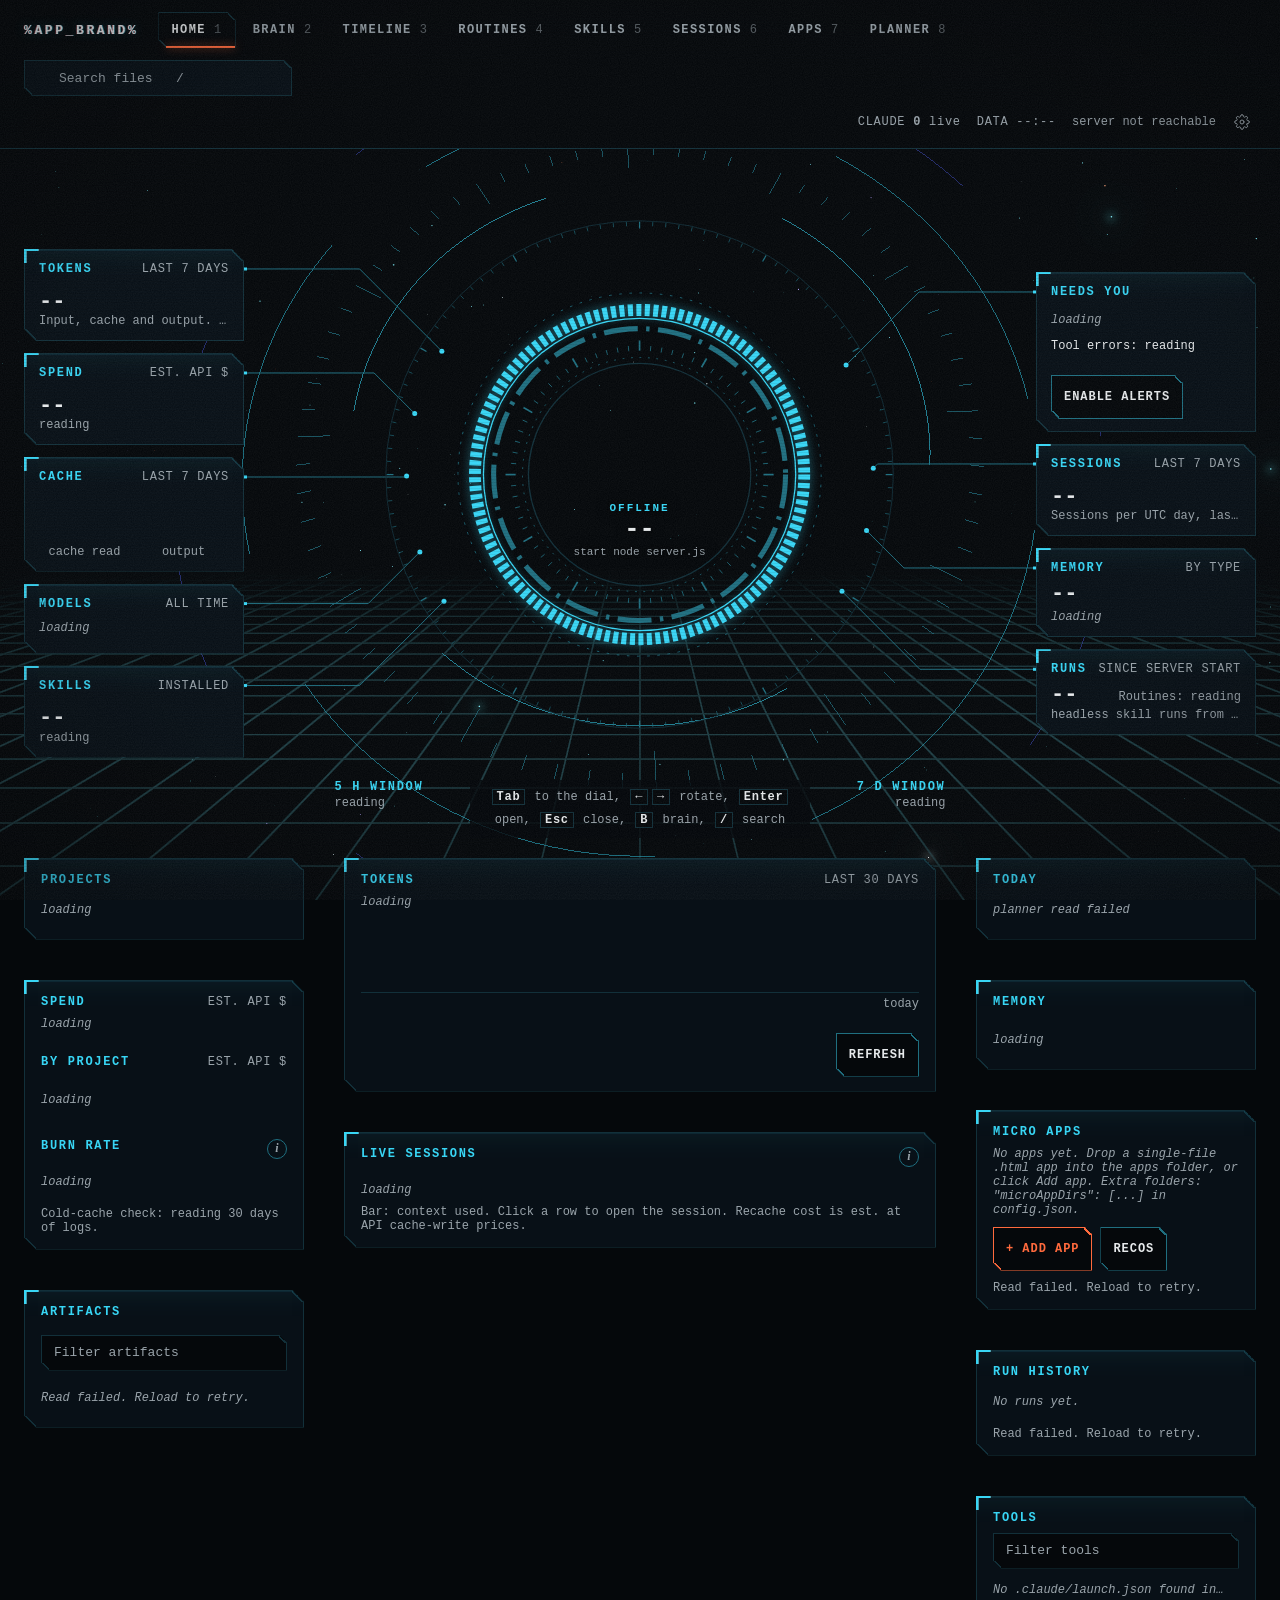
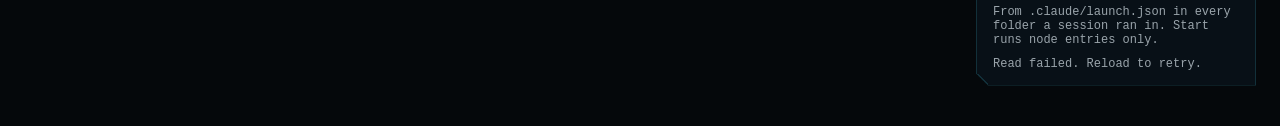
==== public/index.html @ b266b296 "Jarvis OS: local dashboard for Claude Code data Co-Authored-By: Claude Opus 5.5 <noreply@anthropic.c" ====
<!doctype html>
<html lang="en">
<head>
<meta charset="utf-8">
<meta name="viewport" content="width=device-width, initial-scale=1">
<title>%APP_NAME%</title>
<script>
// Display settings (Settings dialog in shell.js): set before CSS loads. Reduced motion also answers the
// prefers-reduced-motion query, so every script that checks it (fx.js, brain.js, the inline script) obeys.
(() => {
  let a = {}
  try { a = JSON.parse(localStorage.getItem('jarvis.a11y')) || {} } catch {}
  const d = document.documentElement.dataset
  for (const k of ['motion', 'contrast', 'font', 'fx', 'cursor', 'view', 'dof', 'sound']) if (a[k]) d[k] = a[k]
  if (a.motion === 'reduce') {
    const mm = matchMedia.bind(window)
    window.matchMedia = q => /prefers-reduced-motion:\s*reduce/.test(q) ? { matches: true, media: q, onchange: null, addEventListener() {}, removeEventListener() {}, addListener() {}, removeListener() {} } : mm(q)
  }
})()
</script>
<link rel="stylesheet" href="type.css">
<link rel="stylesheet" href="parts.css">
<link rel="stylesheet" href="sessions.css">
<link rel="stylesheet" href="live.css">
<link rel="stylesheet" href="shell.css">
<link rel="stylesheet" href="skills.css">
<link rel="stylesheet" href="brain.css">
<link rel="stylesheet" href="rttl.css">
<link rel="stylesheet" href="hub.css">
<link rel="stylesheet" href="git.css">
<style>
:root {
  --bg: #05080b;
  --panel: #081017;
  --line: #12303a;
  --cyan: #38d6f5;
  --cyan-dim: #1f6f80;  /* decoration only */
  --orange: #ff6a3d;    /* pointer, active, selected, run */
  --text: #e6e9eb;
  --muted: #9aa4ab;
  --seg: #0a1820;
  --seg-hover: #10303c;
  --mono: ui-monospace, "Cascadia Mono", Consolas, monospace;
  --hh: 60px;           /* header height, set from JS */
  --ease: cubic-bezier(.65, 0, .35, 1);
}
* { box-sizing: border-box; margin: 0 }
[hidden] { display: none !important }
body { background: var(--bg); color: var(--text); font: 13px/1.5 system-ui, "Segoe UI", sans-serif; min-height: 100vh; overflow-x: hidden }
body.brain { overflow: hidden }
button { font: inherit; color: inherit; cursor: pointer }
:focus-visible { outline: 2px solid var(--cyan); outline-offset: 2px }
.sr { position: absolute; width: 1px; height: 1px; overflow: hidden; clip: rect(0 0 0 0); white-space: nowrap }

/* ---------- header: brand, search, chips (brain only), clock ---------- */
header { display: flex; align-items: center; flex-wrap: wrap; gap: 12px 20px; padding: 12px 24px; border-bottom: 1px solid var(--line); background: var(--bg) }
body.brain header { position: fixed; top: 0; left: 0; right: 0; z-index: 40 }
.brand { font: 600 13px var(--mono); letter-spacing: .2em; color: var(--text); white-space: nowrap }
.brand b { color: var(--orange); font-weight: 600 }
.brand span { color: var(--muted); font-weight: 400 }
.back { display: inline-flex; align-items: center; gap: 8px; height: 36px; padding: 0 12px; background: transparent; border: 1px solid var(--cyan-dim); color: var(--text); font: 600 12px var(--mono); letter-spacing: .12em }
.back:hover { border-color: var(--cyan) }
.search { display: flex; align-items: center; gap: 12px; flex: 0 1 400px; min-width: 0; position: relative }
.search svg { position: absolute; left: 10px; width: 16px; height: 16px; pointer-events: none }
.search input { flex: 1; min-width: 0; height: 36px; padding: 0 12px 0 34px; background: var(--panel); border: 1px solid var(--line); border-radius: 0; color: var(--text); font: 13px var(--mono) }
.search input::placeholder { color: var(--muted) }
.search input:focus-visible { outline-offset: 0; border-color: var(--cyan) }
.gs { position: absolute; top: 40px; left: 0; right: 0; z-index: 30; max-height: 60vh; overflow: auto; margin: 0; padding: 4px 0; list-style: none; background-color: var(--panel); border: 1px solid var(--cyan-dim) }
.gs li { display: grid; grid-template-columns: 64px 1fr; gap: 0 8px; padding: 8px 12px; cursor: pointer; min-height: 44px }
.gs li[aria-selected="true"], .gs li:hover { background-color: var(--bg); box-shadow: inset 2px 0 var(--orange) }
.gs .k { font: 600 11px var(--mono); letter-spacing: .1em; text-transform: uppercase; color: var(--cyan); grid-row: span 2 }
.gs .t { color: var(--text); overflow: hidden; text-overflow: ellipsis; white-space: nowrap }
.gs .s { font: 400 12px var(--mono); color: var(--muted); overflow: hidden; text-overflow: ellipsis; white-space: nowrap }
.qcount { font: 400 12px var(--mono); color: var(--muted); white-space: nowrap; font-variant-numeric: tabular-nums }
.chips { display: none; gap: 8px; flex-wrap: wrap; min-width: 0 }
body.brain .chips { display: flex }
.chip { display: inline-flex; align-items: center; gap: 8px; height: 32px; padding: 0 12px; background: transparent; border: 1px solid var(--line); color: var(--muted); font: 600 11px var(--mono); letter-spacing: var(--trk-cap); text-transform: uppercase; white-space: nowrap }
.chip[aria-pressed="true"] { color: var(--text); border-color: var(--cyan-dim); background-color: var(--panel) }
.chip b { font-weight: 400; color: var(--muted) }
.sw { flex: none; width: 12px; height: 12px; overflow: visible }
.stamp { font: 400 12px var(--mono); color: var(--muted); display: flex; align-items: center; gap: 16px; margin-left: auto }
#sync:empty { display: none }
@media (max-width: 1679px) { #clock { display: none } .search { flex-basis: 280px } }

/* ---------- home: columns + dial ---------- */
main { position: relative; display: grid; grid-template-columns: minmax(220px, 280px) minmax(0, 1fr) minmax(220px, 280px); gap: 40px; padding: 32px 24px; max-width: 1440px; margin: auto; align-items: start }
.more > .col { display: flex; flex-direction: column; gap: 40px; min-width: 0 }
.col { display: grid; gap: 20px; align-content: start; position: relative }
h2 { font: 600 11px var(--mono); letter-spacing: .12em; color: var(--cyan); text-transform: uppercase; margin-bottom: 8px; display: flex; justify-content: space-between; gap: 8px }
h2 span { color: var(--muted); font-weight: 400; letter-spacing: .06em }
.num { font: 600 32px/1.15 var(--mono); color: var(--text); font-variant-numeric: tabular-nums }
.num small { font-size: 12px; font-family: var(--mono); color: var(--muted); font-weight: 400; margin-left: 6px }
.label { font: 400 12px var(--mono); color: var(--muted) }
.ph { font: italic 400 12px var(--mono); color: var(--muted); font-style: italic }
svg.spark { width: 100%; height: 40px; display: block; margin: 8px 0 4px }
.gauges { display: flex; justify-content: space-between; gap: 8px }
ul { list-style: none; padding: 0 }
li.row { display: grid; grid-template-columns: 1fr auto; align-items: baseline; gap: 2px 12px; padding: 8px 0; font-size: 13px; border-top: 1px solid #0e222a }
li.row:first-child { border-top: 0 }
li.row span { overflow: hidden; text-overflow: ellipsis; white-space: nowrap }
li.row b { font: 600 12px var(--mono); color: var(--cyan); font-variant-numeric: tabular-nums }
li.row i { grid-column: 1 / -1; height: 3px; background: #0e222a; position: relative; display: block }
li.row i::after { content: ""; position: absolute; inset: 0 auto 0 0; width: var(--w); background: var(--cyan-dim) }

.center { display: grid; gap: 20px; justify-items: center; position: relative }
.dial { container-type: inline-size; position: relative; width: 100%; max-width: 560px; aspect-ratio: 1 }
.dial > svg { position: absolute; inset: 0; width: 100%; height: 100% }
.spin { transform-box: view-box; transform-origin: 50% 50%; animation: spin 80s linear infinite }
.spin.rev { animation-duration: 120s; animation-direction: reverse }
@keyframes spin { to { transform: rotate(360deg) } }
.glow { filter: drop-shadow(0 0 6px rgba(56, 214, 245, .55)) }
#pointer { transform-box: view-box; transform-origin: 50% 50%; transition: transform .35s cubic-bezier(.2, .8, .2, 1) }
#ring { pointer-events: none }
.seg { cursor: pointer; outline: none; pointer-events: auto }
.seg .shape { fill: var(--seg); stroke: var(--cyan-dim); stroke-width: 1.5; transition: fill .15s }
.seg:hover .shape { fill: var(--seg-hover); stroke: var(--cyan) }
.seg.active .shape { stroke: var(--orange); stroke-width: 2.5 }
.seg:focus-visible .shape { stroke: #ffffff; stroke-width: 4 }
.seg text { font: 600 13px var(--mono); letter-spacing: var(--trk-cap); fill: var(--text); pointer-events: none }
.seg.run text { fill: var(--cyan) }
.seg .mark { fill: var(--cyan); pointer-events: none }

/* the neural core: canvas sits in the dial's inner circle (r 130 of 300) */
#cv { display: block; touch-action: none }
#cv.core { position: absolute; left: 28.333%; top: 28.333%; width: 43.334%; height: 43.334%; border-radius: 50%; pointer-events: none }
#cv.full { position: fixed; inset: 0; width: 100%; height: 100%; z-index: 20; pointer-events: none; cursor: grab }
#cv.full.live { pointer-events: auto }
#coreBtn { position: absolute; left: 28.333%; top: 28.333%; width: 43.334%; height: 43.334%; border-radius: 50%; background: transparent; border: 0; padding: 0; cursor: zoom-in }
.readout { position: absolute; left: 50%; top: 61%; transform: translate(-50%, -50%); width: 36%; text-align: center; pointer-events: none; text-shadow: 0 0 3px var(--bg), 0 0 8px var(--bg), 0 0 14px var(--bg) }
.readout .k { font: 600 11px var(--mono); letter-spacing: .18em; color: var(--cyan); text-transform: uppercase }
.readout .v { font: 600 5cqw/1.1 var(--mono); white-space: nowrap; color: var(--text); font-variant-numeric: tabular-nums; margin: 2px 0 }
.readout .s { font: 400 11px/1.25 var(--mono); color: var(--muted); overflow-wrap: anywhere }
#miniLabel { display: none; position: absolute; left: 50%; top: 50%; transform: translate(-50%, -50%); width: 40%; text-align: center; font: 600 11px/1.2 var(--mono); letter-spacing: .12em; color: var(--text); text-transform: uppercase; overflow-wrap: anywhere; pointer-events: none }
.hint { font: 400 12px var(--mono); color: var(--muted); text-align: center }
.hint kbd { font: 600 12px var(--mono); color: var(--text); border: 1px solid var(--line); padding: 0 4px }

/* mini dial: the same ring, docked in the corner while the brain is open */
.dial.mini { position: fixed; right: 24px; bottom: 24px; width: 200px; z-index: 35; border-radius: 50%; background: radial-gradient(closest-side, rgba(5, 8, 11, .94) 99%, transparent 100%) }
.dial.mini .seg text, .dial.mini .readout, .dial.mini #coreBtn { display: none }
.dial.mini .seg:focus-visible .shape { stroke-width: 9 }
.dial.mini #miniLabel { display: block }

/* detail panel under the dial */
.detail { width: 100%; max-width: 560px }
.detail h3 { font: 600 16px var(--mono); color: var(--text); margin-bottom: 4px; overflow-wrap: anywhere }
.detail p { font: 400 13px/1.5 system-ui, "Segoe UI", sans-serif; color: var(--muted); margin-bottom: 10px }
.detail .stats { display: flex; flex-wrap: wrap; gap: 8px 20px; font: 400 12px var(--mono); color: var(--muted); margin-bottom: 12px }
.detail .stats b { color: var(--text); font-weight: 600 }
.controls { display: flex; flex-wrap: wrap; gap: 12px; align-items: end }
.controls label { display: grid; gap: 4px; font: 600 11px var(--mono); letter-spacing: .12em; text-transform: uppercase; color: var(--muted) }
select:focus-visible, .btn:focus-visible, .back:focus-visible { outline: 2px solid #ffffff; outline-offset: 2px }
.status { font: 400 12px var(--mono); color: var(--muted); margin-top: 10px }
#leaders { position: absolute; inset: 0; width: 100%; height: 100%; pointer-events: none; z-index: 0; overflow: visible }

/* ---------- brain overlay (graph UI) ---------- */
#stageUI { position: fixed; inset: 0; z-index: 30; pointer-events: none; opacity: 0; visibility: hidden; transition: opacity .25s, visibility 0s .25s }
body.brain #stageUI { opacity: 1; visibility: visible; transition: opacity .3s .45s }
#stageUI > * { pointer-events: auto }
#stageUI .panel { padding: 0; background-color: rgba(8, 16, 23, .94) }
#stageUI .panel::before, #stageUI .panel::after { content: ""; position: absolute; width: 14px; height: 14px; border: 2px solid var(--cyan); pointer-events: none }
#stageUI .panel::before { top: -1px; left: -1px; border-right: 0; border-bottom: 0 }
#stageUI .panel::after { bottom: -1px; right: -1px; border-left: 0; border-top: 0 }
.rail { position: absolute; top: calc(var(--hh) + 24px); left: 24px; width: 200px; padding: 12px 16px !important; display: grid; gap: 8px }
.rail div, .rail dd { display: grid; min-width: 0 }
.rail dt { font: 600 11px var(--mono); letter-spacing: .12em; color: var(--muted); text-transform: uppercase }
.rail dd { font: 600 22px/1.3 var(--mono); color: var(--cyan); font-variant-numeric: tabular-nums; overflow: hidden }
.rail .newest { display: block; width: 100%; padding: 0; background: none; border: 0; text-align: left; font: 400 13px/1.4 system-ui, "Segoe UI", sans-serif; color: var(--text); overflow: hidden; text-overflow: ellipsis; white-space: nowrap; text-decoration: underline; text-decoration-color: var(--cyan-dim); text-underline-offset: 3px }
.rail .ago { display: block; font: 400 12px var(--mono); color: var(--muted) }
.zoom { position: absolute; left: 24px; bottom: 24px; display: grid; gap: 4px }
.zoom button { width: 36px; height: 36px; background: var(--panel); border: 1px solid var(--line); color: var(--cyan); font: 600 16px var(--mono) }
.zoom button.fit { font-size: 12px; letter-spacing: 0 }
.zread { position: absolute; left: 72px; bottom: 24px; font: 400 12px var(--mono); color: var(--muted); letter-spacing: 0; pointer-events: none !important; font-variant-numeric: tabular-nums }
.msg { position: absolute; inset: var(--hh) 0 0 0; display: grid; place-items: center; padding: 24px; text-align: center; font: 400 13px var(--mono); color: var(--muted); pointer-events: none !important }
.card { position: absolute; top: calc(var(--hh) + 24px); right: 24px; width: 340px; max-height: calc(100dvh - var(--hh) - 280px); display: flex; flex-direction: column }
.card-scroll { overflow: auto; padding: 16px }
.card-head { display: flex; align-items: center; justify-content: space-between; gap: 12px }
.tag { display: inline-flex; align-items: center; gap: 8px; font: 600 11px var(--mono); letter-spacing: .12em; text-transform: uppercase; color: var(--text) }
.x { width: 32px; height: 32px; display: grid; place-items: center; background: none; border: 1px solid var(--line); color: var(--text); font-size: 16px; line-height: 1 }
.card h2 { display: block; margin: 12px 0; font: 600 16px/1.3 system-ui, "Segoe UI", sans-serif; letter-spacing: 0; text-transform: none; color: var(--text); overflow-wrap: anywhere }
.meta { display: grid; gap: 8px; margin-bottom: 16px }
.meta dt { font: 600 11px var(--mono); letter-spacing: .12em; text-transform: uppercase; color: var(--muted) }
.meta dd { font: 400 13px/1.5 system-ui, "Segoe UI", sans-serif; overflow-wrap: anywhere }
.meta .path { font: 400 12px/1.5 var(--mono); word-break: break-all }
.cbtn { min-height: 40px; width: 100%; padding: 0 16px; background: transparent; color: var(--orange); border: 1px solid var(--orange); font: 600 12px var(--mono); letter-spacing: .12em }
.card h3 { display: flex; justify-content: space-between; margin: 20px 0 8px; font: 600 11px var(--mono); letter-spacing: .12em; text-transform: uppercase; color: var(--cyan) }
.card h3 span { color: var(--muted); font-weight: 400 }
.links button { display: flex; align-items: center; gap: 8px; width: 100%; min-height: 36px; padding: 4px 0; background: none; border: 0; border-top: 1px solid #10242c; text-align: left; font: 400 13px system-ui, "Segoe UI", sans-serif }
.links button:hover { background: #0b1a22 }
.links .lbl { flex: 1; min-width: 0; overflow: hidden; text-overflow: ellipsis; white-space: nowrap }
.links .kind { font: 400 12px var(--mono); color: var(--muted) }
.empty { font: 400 13px/1.5 system-ui, "Segoe UI", sans-serif; color: var(--muted) }
.cacts { display: grid; grid-template-columns: 1fr 1fr; gap: 8px }
.cacts .btn { padding: 0 8px }
.cacts .cbtn { min-height: 44px }
.cstat { margin-top: 8px; font: 400 12px var(--mono); color: var(--muted) }
.cstat:empty { display: none }
.md { margin-top: 12px; padding: 12px; border: 1px solid var(--line); background-color: var(--bg); font: 400 13px/1.5 system-ui, "Segoe UI", sans-serif; overflow-wrap: anywhere }
.md h4 { margin: 12px 0 4px; font: 600 13px var(--mono); color: var(--cyan) }
.md h4:first-child { margin-top: 0 }
.md p, .md li { margin: 4px 0 }
.md ul { margin: 4px 0; padding-left: 18px }
.md pre { margin: 8px 0; padding: 8px; overflow: auto; border: 1px solid var(--line); font: 400 12px/1.5 var(--mono); white-space: pre-wrap }
.md code { font: 400 12px var(--mono) }
.btools select { min-height: 32px; height: 32px; max-width: 200px }

/* ---------- top nav ---------- */
.nav { display: flex; flex-wrap: wrap; gap: 4px }
.nav button { height: 36px; padding: 0 12px; background: transparent; border: 1px solid transparent; color: var(--muted); font: 600 12px var(--mono); letter-spacing: .12em; text-transform: uppercase }
.nav button:hover { color: var(--text); border-color: var(--line) }
.nav button[aria-current="page"] { color: var(--text); border-color: var(--line); box-shadow: inset 0 -2px var(--orange) }

/* ---------- home details row and pages ---------- */
.more, .page { display: grid; grid-template-columns: minmax(220px, 280px) minmax(0, 1fr) minmax(220px, 280px); gap: 40px; padding: 0 24px 40px; max-width: 1440px; margin: auto; align-items: start }
.page { padding-top: 32px }
.page.wide { grid-template-columns: minmax(0, 1fr) minmax(260px, 340px) }
.page.empty { grid-template-columns: minmax(0, 560px); justify-content: center }
li.row small { grid-column: 1 / -1; font: 400 12px var(--mono); color: var(--muted); overflow: hidden; text-overflow: ellipsis; white-space: nowrap }
li.row .sw { display: inline-block; margin-right: 8px; vertical-align: -1px }
/* meta line starts under the title text, not under the type marker */
li.row:has(> span > .sw) small { padding-left: 20px }
/* even 2-column filter grid; the count sits at the right edge of each chip */
#memTypes { display: grid; grid-template-columns: repeat(2, minmax(0, 1fr)); gap: 6px }
#memTypes .chip { gap: 6px; padding: 0 8px; min-width: 0 }
#memTypes .chip b { margin-left: auto }
li.row a { color: var(--text); text-decoration-color: var(--cyan-dim); text-underline-offset: 3px }
li.row b.st-done { color: var(--text) }
li.row b.st-failed { color: var(--orange) }
.scroll { max-height: 320px; overflow: auto }
.kpis .num { font-size: 22px }
.kpis { display: flex; flex-wrap: wrap; gap: 8px 32px; margin-bottom: 12px }
.bars { display: flex; align-items: end; gap: 2px; height: 72px; border-bottom: 1px solid var(--line) }
.bars i { flex: 1; min-height: 2px; background: var(--cyan-dim) }
.bars i.today { background: var(--cyan) }
.axis { display: flex; justify-content: space-between; font: 400 12px var(--mono); color: var(--muted); margin: 4px 0 12px }
.opts { display: flex; flex-wrap: wrap; gap: 8px; margin-bottom: 8px }
.foot { display: flex; flex-wrap: wrap; justify-content: space-between; align-items: center; gap: 12px; margin-top: 10px }
.field { height: 36px; padding: 0 12px; background: var(--bg); border: 1px solid var(--line); border-radius: 0; color: var(--text); font: 400 13px var(--mono); flex: 1; min-width: 0 }
.field::placeholder { color: var(--muted) }
.field:focus-visible { outline-offset: 0; border-color: var(--cyan) }
.deckbar { display: flex; gap: 12px; align-items: center }
.deck { display: grid; grid-template-columns: repeat(auto-fill, minmax(240px, 1fr)); grid-auto-flow: dense; gap: 8px; margin-top: 12px }
.sk { display: grid; grid-template-columns: minmax(0, 1fr) auto; gap: 4px 8px; align-items: center; padding: 8px 12px; border: 1px solid var(--line); background: var(--bg) }
.sk.open { border-color: var(--cyan-dim) }
.sk .nm { font: 600 13px var(--mono); overflow: hidden; text-overflow: ellipsis; white-space: nowrap }
.sk .mt { grid-column: 1 / -1; font: 400 12px var(--mono); color: var(--muted) }
.sk .acts { display: flex; gap: 4px }
.ib { width: 36px; height: 36px; display: grid; place-items: center; background: transparent; border: 1px solid var(--line); color: var(--cyan) }
.ib:hover { border-color: var(--cyan) }
.ib svg { width: 12px; height: 12px }
.cfg { grid-column: 1 / -1; display: grid; gap: 12px; padding: 12px 16px; border: 1px solid var(--cyan-dim); background: var(--panel) }
.lbl { display: block; font: 600 11px var(--mono); letter-spacing: .12em; text-transform: uppercase; color: var(--muted); margin-bottom: 6px }
textarea { display: block; width: 100%; min-height: 72px; padding: 8px 12px; background: var(--bg); border: 1px solid var(--line); border-radius: 0; color: var(--text); font: 400 13px var(--mono); resize: vertical }
textarea:focus-visible { outline-offset: 0; border-color: var(--cyan) }
.span { grid-column: 1 / -1; min-width: 0 }
.scroll.tall { max-height: 640px }
h2.sub { margin-top: 24px }
.report { margin-top: 12px; border-top: 1px solid var(--line) }
.report pre { max-height: 420px; overflow: auto; margin: 8px 0 0; padding: 8px 12px; background: var(--bg); border: 1px solid var(--line); font: 400 12px/1.5 var(--mono); white-space: pre-wrap; overflow-wrap: anywhere }
.heat { display: grid; grid-template-columns: 88px repeat(30, minmax(24px, 1fr)); gap: 2px; overflow-x: auto; font: 400 12px var(--mono); color: var(--muted) }
.heat span { align-self: center; white-space: nowrap }
.heat .d { text-align: center }
.heat button { height: 28px; min-width: 24px; padding: 0; border: 1px solid transparent; background: #0e222a; color: transparent }
.heat button.on { background: rgb(56 214 245 / var(--a)) }
.heat button[aria-pressed="true"] { border-color: var(--orange) }
.heat button:hover { border-color: var(--cyan) }

/* ---------- chamfer: cut top-right and bottom-left; the two gradients draw the cut edge in --b ---------- */
.panel, .sk, .cfg, .report pre { --cut: 12px }
.btn, select, .chip, .back, .ib, .cbtn, .zoom button, .x, .nav button, .field, .search input, textarea { --cut: 8px }
:is(.panel, .sk, .cfg, .report pre, .btn, select, .chip, .back, .ib, .cbtn, .zoom button, .x, .nav button, .field, .search input, textarea) {
  clip-path: polygon(0 0, calc(100% - var(--cut)) 0, 100% var(--cut), 100% 100%, var(--cut) 100%, 0 calc(100% - var(--cut)));
  background-image:
    linear-gradient(45deg, transparent calc(50% - 1.5px), var(--b, var(--line)) calc(50% - 1.5px) 50%, transparent 50%),
    linear-gradient(225deg, transparent calc(50% - 1.5px), var(--b, var(--line)) calc(50% - 1.5px) 50%, transparent 50%);
  background-size: var(--cut) var(--cut);
  background-position: top right, bottom left;
  background-repeat: no-repeat;
  background-origin: border-box;
}
.chip[aria-pressed="true"], .sk.open, .cfg, .btn, select, .back { --b: var(--cyan-dim) }
.btn.go, .cbtn { --b: var(--orange) }
.nav button { --b: transparent }
.nav button:hover, .nav button[aria-current="page"] { --b: var(--line) }
:is(.btn, select, .back, .ib):hover, :is(.field, .search input, textarea):focus-visible { --b: var(--cyan) }
/* clip-path also clips outlines, so focus rings sit inside the shape */
:is(.btn, select, .chip, .back, .ib, .cbtn, .zoom button, .x, .nav button, .field, .search input, textarea):focus-visible { outline-offset: -4px }
/* select: custom cyan chevron 12px from the right; restates the two chamfer gradients */
select:not([multiple]) { appearance: none; padding-right: 32px;
  background-image:
    linear-gradient(45deg, transparent calc(50% - 1.5px), var(--b, var(--line)) calc(50% - 1.5px) 50%, transparent 50%),
    linear-gradient(225deg, transparent calc(50% - 1.5px), var(--b, var(--line)) calc(50% - 1.5px) 50%, transparent 50%),
    url("data:image/svg+xml,%3Csvg xmlns='http://www.w3.org/2000/svg' viewBox='0 0 10 6'%3E%3Cpath d='M1 1l4 4 4-4' fill='none' stroke='%2338d6f5' stroke-width='1.5'/%3E%3C/svg%3E");
  background-size: var(--cut) var(--cut), var(--cut) var(--cut), 10px 6px;
  background-position: top right, bottom left, right 12px center;
  background-repeat: no-repeat }

/* ---------- scroll handle: tapered caps, thin stem, centre notch; no track ---------- */
::-webkit-scrollbar { width: 10px; height: 10px }
::-webkit-scrollbar-track, ::-webkit-scrollbar-corner { background: transparent }
::-webkit-scrollbar-thumb {
  background:
    url("data:image/svg+xml,%3Csvg xmlns='http://www.w3.org/2000/svg' width='8' height='6'%3E%3Cpath d='M0 0H8V2L6 6H2L0 2Z' fill='%2338d6f5'/%3E%3C/svg%3E") center top / 8px 6px no-repeat,
    url("data:image/svg+xml,%3Csvg xmlns='http://www.w3.org/2000/svg' width='8' height='6'%3E%3Cpath d='M2 0H6L8 4V6H0V4Z' fill='%2338d6f5'/%3E%3C/svg%3E") center bottom / 8px 6px no-repeat,
    linear-gradient(var(--cyan) 0 0) center / 8px 2px no-repeat,
    linear-gradient(var(--tb, var(--cyan-dim)) 0 0) center / 4px calc(100% - 8px) no-repeat;
}
::-webkit-scrollbar-thumb:horizontal {
  background:
    url("data:image/svg+xml,%3Csvg xmlns='http://www.w3.org/2000/svg' width='6' height='8'%3E%3Cpath d='M0 0H2L6 2V6L2 8H0Z' fill='%2338d6f5'/%3E%3C/svg%3E") left center / 6px 8px no-repeat,
    url("data:image/svg+xml,%3Csvg xmlns='http://www.w3.org/2000/svg' width='6' height='8'%3E%3Cpath d='M0 2L4 0H6V8H4L0 6Z' fill='%2338d6f5'/%3E%3C/svg%3E") right center / 6px 8px no-repeat,
    linear-gradient(var(--cyan) 0 0) center / 2px 8px no-repeat,
    linear-gradient(var(--tb, var(--cyan-dim)) 0 0) center / calc(100% - 8px) 4px no-repeat;
}
::-webkit-scrollbar-thumb:hover { --tb: var(--cyan) }
@supports not selector(::-webkit-scrollbar) { * { scrollbar-width: thin; scrollbar-color: var(--cyan-dim) transparent } }

@media (prefers-reduced-motion: reduce) {
  .spin { animation: none }
  #pointer, .seg .shape, #stageUI, body.brain #stageUI { transition: none }
}
@media (max-width: 960px) {
  main { grid-template-columns: 1fr; padding: 16px; gap: 16px }
  .center { order: -1 }
  #leaders, .hint { display: none }
  header { padding: 12px 16px }
  .more, .page, .page.wide { grid-template-columns: 1fr; padding: 0 16px 24px; gap: 16px }
  .more > .col { gap: 16px }
  .page { padding-top: 16px }
}
@media (max-width: 700px) {
  header { gap: 12px }
  .search { flex: 1 1 100%; order: 2 }
  .search input, .back { height: 44px }
  .chips { order: 4; flex: 1 1 100% }
  .chip, .btools select { height: 44px }
  .nav { order: 3; flex: 1 1 100%; display: grid; grid-template-columns: repeat(3, 1fr) }
  .nav button, .field { height: 44px }
  body.brain .nav { display: none }
  .ib { width: 44px; height: 44px }
  .heat { grid-template-columns: 72px repeat(30, 44px) }
  .heat button { height: 44px }
  .dial.mini { display: none }
  .rail { top: calc(var(--hh) + 12px); left: 12px; right: 12px; width: auto; padding: 8px 12px !important; grid-template-columns: auto auto auto minmax(0, 1fr); gap: 16px }
  .rail dd { font-size: 16px }
  .rail .ago { display: none }
  .zoom { left: 12px; bottom: 12px }
  .zoom button { width: 44px; height: 44px }
  .zread { left: 68px; bottom: 12px }
  .card { top: auto; left: 8px; right: 8px; bottom: 8px; width: auto; max-height: 40% }
  body.brain .stamp { display: none }
  .x { width: 44px; height: 44px }
  .cbtn, .links button { min-height: 44px }
  li.row a { display: inline-block; line-height: 44px }
  .rail .newest { line-height: 44px }
}
</style>
<link rel="stylesheet" href="hud.css">
<link rel="stylesheet" href="fx.css">
<link rel="stylesheet" href="next.css">
<link rel="stylesheet" href="planner.css">
<link rel="stylesheet" href="a11y.css">
<link rel="stylesheet" href="depth.css">
<script type="importmap">{ "imports": { "three": "./vendor/three/three.module.js", "three/addons/": "./vendor/three/addons/" } }</script>
</head>
<body>
<header id="hdr">
  <button class="back" id="back" type="button" hidden aria-label="Back to the dial">&larr; BACK</button>
  <div class="brand">%APP_BRAND%<span id="crumb" hidden> / BRAIN</span></div>
  <nav class="nav" id="nav" aria-label="Pages">
    <button type="button" data-go="Home" data-k="1" aria-current="page">Home</button>
    <button type="button" data-go="Brain" data-k="2">Brain</button>
    <button type="button" data-go="Timeline" data-k="3">Timeline</button>
    <button type="button" data-go="Routines" data-k="4">Routines</button>
    <button type="button" data-go="Skills" data-k="5">Skills</button>
    <button type="button" data-go="Sessions" data-k="6">Sessions</button>
    <button type="button" data-go="Apps" data-k="7">Apps</button>
    <button type="button" data-go="Planner" data-k="8">Planner</button>
  </nav>
  <div class="search">
    <svg viewBox="0 0 16 16" aria-hidden="true"><circle cx="7" cy="7" r="5" fill="none" stroke="#38d6f5" stroke-width="1.5"/><path d="M11 11l3.5 3.5" stroke="#38d6f5" stroke-width="1.5"/></svg>
    <label class="sr" for="q">Search files</label>
    <input id="q" type="search" placeholder="Search files   /" autocomplete="off" spellcheck="false" role="combobox" aria-expanded="false" aria-controls="gs" aria-autocomplete="list">
    <ul class="gs" id="gs" role="listbox" aria-label="Search results" hidden></ul>
    <span class="qcount" id="qcount" aria-live="polite"></span>
  </div>
  <div class="chips" id="chips" role="group" aria-label="Show file types"></div>
  <div class="chips btools" role="group" aria-label="Map tools">
    <div class="bseg" id="bLayout" role="group" aria-label="Layout">
      <button class="chip" type="button" data-lay="force" aria-pressed="true">Force</button>
      <button class="chip" type="button" data-lay="circle" aria-pressed="false">Circle</button>
      <button class="chip" type="button" data-lay="hex" aria-pressed="false">Hex</button>
      <button class="chip" type="button" data-lay="rings" aria-pressed="false">Rings</button>
      <button class="chip" type="button" data-lay="sphere" aria-pressed="false">Sphere</button>
    </div>
    <label class="sr" for="bFolder">Top folder</label>
    <select id="bFolder"><option value="">All folders</option></select>
    <button class="chip" id="bMotion" type="button" aria-pressed="true">Motion <b>on</b></button>
    <button class="chip" id="bRefresh" type="button">Refresh</button>
    <button class="chip" id="bAnim" type="button" aria-pressed="false">Animate</button>
    <label class="bspeed" title="Files per second"><span>Speed</span><input type="range" id="bSpeed" min="5" max="120" step="5" value="30" aria-label="Animation speed, files per second"></label>
    <output class="banimat" id="bAnimAt" aria-live="off"></output>
  </div>
  <div class="stamp"><button type="button" class="hl" id="hdrLive" title="Claude sessions active in the last 10 minutes">CLAUDE <b>0</b> live</button><button type="button" class="hl" id="dstamp" title="Reload data from disk">DATA --:--</button><button type="button" class="hl" id="setupChip" hidden></button><span id="sync">loading</span><span id="clock">--:--</span><button type="button" class="hl cog" id="a11yBtn" title="Display and accessibility settings" aria-label="Settings"><svg viewBox="0 0 24 24" aria-hidden="true"><circle cx="12" cy="12" r="3"/><path d="M19.4 15a1.65 1.65 0 0 0 .33 1.82l.06.06a2 2 0 0 1 0 2.83 2 2 0 0 1-2.83 0l-.06-.06a1.65 1.65 0 0 0-1.82-.33 1.65 1.65 0 0 0-1 1.51V21a2 2 0 0 1-2 2 2 2 0 0 1-2-2v-.09A1.65 1.65 0 0 0 9 19.4a1.65 1.65 0 0 0-1.82.33l-.06.06a2 2 0 0 1-2.83 0 2 2 0 0 1 0-2.83l.06-.06a1.65 1.65 0 0 0 .33-1.82 1.65 1.65 0 0 0-1.51-1H3a2 2 0 0 1-2-2 2 2 0 0 1 2-2h.09A1.65 1.65 0 0 0 4.6 9a1.65 1.65 0 0 0-.33-1.82l-.06-.06a2 2 0 0 1 0-2.83 2 2 0 0 1 2.83 0l.06.06a1.65 1.65 0 0 0 1.82.33H9a1.65 1.65 0 0 0 1-1.51V3a2 2 0 0 1 2-2 2 2 0 0 1 2 2v.09a1.65 1.65 0 0 0 1 1.51 1.65 1.65 0 0 0 1.82-.33l.06-.06a2 2 0 0 1 2.83 0 2 2 0 0 1 0 2.83l-.06.06a1.65 1.65 0 0 0-.33 1.82V9a1.65 1.65 0 0 0 1.51 1H21a2 2 0 0 1 2 2 2 2 0 0 1-2 2h-.09a1.65 1.65 0 0 0-1.51 1z"/></svg></button></div>
</header>

<main id="main">
  <svg id="leaders" aria-hidden="true"></svg>

  <div class="col" id="left">
    <section class="panel w" data-leader data-go="#Sessions?days=7">
      <h2>Tokens <span>last 7 days</span></h2>
      <div class="wrow"><div class="num" id="tok7">--</div><svg class="spark" id="sparkTok" viewBox="0 0 200 40" preserveAspectRatio="none" aria-hidden="true"></svg></div>
      <div class="label">Input, cache and output. Line: 14 UTC days.</div>
    </section>
    <section class="panel w" data-leader data-go="#Sessions?days=7">
      <h2>Spend <span>est. API $</span></h2>
      <div class="wrow"><div class="num" id="hSpend">--</div><svg class="spark s-teal" id="hSpendSpark" viewBox="0 0 200 40" preserveAspectRatio="none" aria-hidden="true"></svg></div>
      <div class="label" id="hSpendSub">reading</div>
    </section>
    <section class="panel w" data-leader>
      <h2>Cache <span>last 7 days</span></h2>
      <div class="gauges">
        <div class="gauge"><svg viewBox="0 0 120 72" id="gCache" role="img" aria-label="cache read share"></svg><div class="label">cache read</div></div>
        <div class="gauge"><svg viewBox="0 0 120 72" id="gOut" role="img" aria-label="output share"></svg><div class="label">output</div></div>
      </div>
    </section>
    <section class="panel w" data-leader>
      <h2>Models <span>all time</span></h2>
      <ul id="models"><li class="row"><span class="ph">loading</span></li></ul>
    </section>
    <section class="panel w" data-leader data-go="#Skills">
      <h2>Skills <span>installed</span></h2>
      <div class="wrow"><div class="num" id="hSkills">--</div><svg class="spark s-violet" id="hSkillsSpark" viewBox="0 0 200 40" preserveAspectRatio="none" aria-hidden="true"></svg></div>
      <div class="label" id="hSkillsSub">reading</div>
    </section>
  </div>

  <div class="center">
    <div class="dial" id="dial">
      <svg viewBox="-60 -60 720 720" id="hudRing" aria-hidden="true">
        <g id="hHours"></g>
        <g id="hGauges"></g>
      </svg>
      <svg viewBox="0 0 600 600" aria-hidden="true">
        <circle cx="300" cy="300" r="299" fill="none" stroke="var(--line)" stroke-width="1"/>
        <g id="hTicks" class="spin" style="animation-duration: 150s" stroke="var(--cyan-dim)"></g>
        <g id="pointer"><path id="pointerArc" fill="none" stroke="var(--orange)" stroke-width="4"/></g>
        <g class="spin rev">
          <circle cx="300" cy="300" r="214" fill="none" stroke="var(--cyan-dim)" stroke-width="1" stroke-dasharray="3 9"/>
        </g>
        <g class="spin glow">
          <circle cx="300" cy="300" r="194" fill="none" stroke="var(--cyan)" stroke-width="14" stroke-dasharray="6 4"/>
        </g>
        <circle cx="300" cy="300" r="184" fill="none" stroke="var(--cyan)" stroke-width="1.5"/>
        <g class="spin rev">
          <circle cx="300" cy="300" r="172" fill="none" stroke="var(--cyan-dim)" stroke-width="6" stroke-dasharray="40 10 4 10"/>
        </g>
        <g id="ticks" stroke="var(--cyan-dim)"></g>
        <g class="spin">
          <circle cx="300" cy="300" r="138" fill="none" stroke="var(--cyan-dim)" stroke-width="1" stroke-dasharray="2 8"/>
        </g>
        <circle cx="300" cy="300" r="131" fill="none" stroke="var(--line)" stroke-width="1.5"/>
      </svg>
      <canvas id="cv" class="core" role="img" aria-label="Force graph of Claude files and their links. Use search to find and open a file."></canvas>
      <button id="coreBtn" type="button" tabindex="-1" aria-label="Open brain map" title="Open brain map (B)"></button>
      <svg viewBox="0 0 600 600" id="ring" role="toolbar" aria-label="Radial menu: views and quick-run skills. Arrow keys move, Enter opens." aria-orientation="horizontal"></svg>
      <div class="readout" aria-live="polite">
        <div class="k" id="rk">Tokens today</div>
        <div class="v" id="rv">--</div>
        <div class="s" id="rs">UTC day, all sessions</div>
      </div>
      <div id="miniLabel" aria-hidden="true">Brain</div>
    </div>
    <div class="greads">
      <div class="gread" id="g5"><b>5 h window</b><span>reading</span></div>
      <p class="hint" id="hint"><kbd>Tab</kbd> to the dial, <kbd>&larr;</kbd><kbd>&rarr;</kbd> rotate, <kbd>Enter</kbd> open, <kbd>Esc</kbd> close, <kbd>B</kbd> brain, <kbd>/</kbd> search</p>
      <div class="gread r" id="g7"><b>7 d window</b><span>reading</span></div>
    </div>

  </div>

  <div class="col" id="right">
    <section class="panel w" id="needs" data-leader>
      <h2>Needs you <span id="needN" aria-live="polite"></span></h2>
      <ul id="needList"><li class="row"><span class="ph">loading</span></li></ul>
      <div class="foot">
        <button type="button" class="errrow" id="errRow"><span>Tool errors: reading</span></button>
        <span class="status" id="alertSt" aria-live="polite"></span>
        <button class="btn" id="alertBtn" type="button" aria-pressed="false">Enable alerts</button>
      </div>
    </section>
    <section class="panel w" data-leader data-go="#Sessions?days=7">
      <h2>Sessions <span id="hLive">last 7 days</span></h2>
      <div class="wrow"><div class="num" id="ses7">--</div><svg class="spark" id="sparkSes" viewBox="0 0 200 40" preserveAspectRatio="none" aria-hidden="true"></svg></div>
      <div class="label">Sessions per UTC day, last 14 days.</div>
    </section>
    <section class="panel detail" id="detail" hidden aria-labelledby="dTitle">
      <h2><span id="dKind">view</span><span id="dSrc"></span></h2>
      <h3 id="dTitle"></h3>
      <p id="dBody"></p>
      <div class="stats" id="dStats"></div>
      <div class="controls" id="dControls" hidden>
        <label>Model <select id="dModel"></select></label>
        <label>Effort <select id="dEffort"></select></label>
        <label>Mode <select id="dMode"><option value="">config default</option><option>plan</option><option>acceptEdits</option></select></label>
        <button class="btn go" id="dRun" type="button">Run skill</button>
        <button class="btn" id="dClose" type="button">Close</button>
      </div>
      <div class="status" id="dStatus" aria-live="polite"></div>
    </section>
    <section class="panel w" data-leader data-go="#Brain">
      <h2>Memory <span>by type</span></h2>
      <div class="num" id="memCount">--</div>
      <ul id="memory"><li class="row"><span class="ph">loading</span></li></ul>
    </section>
    <section class="panel w" data-leader data-go="#Skills">
      <h2>Runs <span>since server start</span></h2>
      <div class="wrow"><div class="num" id="runCount">--</div><p class="label" id="rtLine">Routines: reading</p></div>
      <div class="label" id="runLast">headless skill runs from this dashboard</div>
      <ul class="rtmini" id="rtMini" aria-label="Next routines"></ul>
    </section>
  </div>
</main>

<section class="more" id="homeMore" aria-label="Details">
  <div class="col">
    <section class="panel">
      <h2>Projects <span id="projCount"></span></h2>
      <ul class="scroll" id="projects"><li class="row"><span class="ph">loading</span></li></ul>
    </section>
    <section class="panel">
      <h2>Spend <span>est. API $</span></h2>
      <div class="kpis" id="spend"><span class="ph">loading</span></div>
      <p class="label" id="limits"></p>
      <h2 class="sub">By project <span>est. API $</span></h2>
      <div class="opts" id="spTabs" role="group" aria-label="Spend window"></div>
      <ul id="spProj"><li class="row"><span class="ph">loading</span></li></ul>
      <h2 class="sub">Burn rate <span class="tipw"><button type="button" class="info" aria-label="How burn rate is computed" aria-describedby="tipBurn">i</button><span class="tip" role="tooltip" id="tipBurn">Pace: all tokens (input, output, cache write, cache read) of the last 30 min, per minute. 5 h reset is when the oldest tokens leave; 7 d checks the next 7 days. Limit time is linear, est.</span></span></h2>
      <ul id="burn"><li class="row"><span class="ph">loading</span></li></ul>
      <p class="label teach" id="burnTeach"></p>
      <p class="status" id="cold">Cold-cache check: reading 30 days of logs.</p>
    </section>
    <section class="panel">
      <h2>Artifacts <span id="artN"></span></h2>
      <div class="hub-chips" id="artChips"></div>
      <input class="field hub-q" id="artQ" type="search" placeholder="Filter artifacts" aria-label="Filter artifacts" autocomplete="off">
      <p class="label" id="artStat"></p>
      <ul class="scroll" id="arts"><li class="row"><span class="ph">loading</span></li></ul>
    </section>
  </div>
  <div class="col">
    <section class="panel">
      <h2>Tokens <span>last 30 days</span></h2>
      <div class="kpis" id="kpis"><span class="ph">loading</span></div>
      <div class="bars" id="bars" role="img" aria-label="Tokens per UTC day, last 30 days"></div>
      <div class="axis"><span id="ax0"></span><span>today</span></div>
      <div class="opts" id="tabs" role="group" aria-label="Rank by"></div>
      <ul id="rank"></ul>
      <div class="foot"><span class="label" id="rankNote"></span><button class="btn" id="refresh" type="button">Refresh</button></div>
    </section>
    <section class="panel">
      <h2>Live sessions <span><span id="liveN"></span> <span class="tipw"><button type="button" class="info" aria-label="How context and cache are computed" aria-describedby="tipLive">i</button><span class="tip" role="tooltip" id="tipLive">Context: last turn input + cache read + cache write, vs 200K (1M for [1m] models or past 200K). Cache time left uses the TTL of the last cache write (1 h or 5 min).</span></span></span></h2>
      <ul class="scroll" id="live"><li class="row"><span class="ph">loading</span></li></ul>
      <p class="label">Bar: context used. Click a row to open the session. Recache cost is est. at API cache-write prices.</p>
    </section>
  </div>
  <div class="col">
    <section class="panel" id="plToday" data-go="#Planner">
      <h2>Today <span id="plTodayN"></span></h2>
      <ul id="plTodayList"><li class="row"><span class="ph">loading</span></li></ul>
    </section>
    <section class="panel">
      <h2>Memory <span id="memN"></span></h2>
      <div class="opts" id="memTypes" role="group" aria-label="Filter memory by type"></div>
      <ul class="scroll" id="memList"><li class="row"><span class="ph">loading</span></li></ul>
    </section>
    <section class="panel" id="hubApps"><h2>Micro apps</h2><p class="ph">loading</p></section>
    <section class="panel" id="hubTools">
      <h2>Tools <span class="tools-n"></span></h2>
      <input class="field hub-q tools-q" type="search" placeholder="Filter tools" aria-label="Filter tools" autocomplete="off">
      <ul class="scroll tools-list"><li class="row"><span class="ph">loading</span></li></ul>
      <p class="label">From .claude/launch.json in every folder a session ran in. Start runs node entries only.</p>
      <p class="status tools-stat" role="status"></p>
    </section>
  </div>
</section>

<section class="page wide" data-page="Skills" aria-label="Skills" hidden>
  <section class="panel">
    <h2>Skills <span id="skCount"></span></h2>
    <div class="deckbar">
      <label class="sr" for="skq">Filter skills</label>
      <input class="field" id="skq" type="search" placeholder="Filter skills" autocomplete="off" spellcheck="false">
      <span class="chip" id="pmode" title="Headless runs use this permission mode (config.json)"></span>
      <span class="chip" id="skShared" title="What most skills use. A row shows a tag only when it differs."></span>
    </div>
    <p class="hnt">Press the play icon to run a skill, the sliders icon for model, effort and mode. The number is its run count.</p>
    <p class="status" id="deckStatus" aria-live="polite"></p>
    <div class="deck" id="deck"></div>
  </section>
  <section class="panel">
    <h2>Runs <span id="runsN"></span></h2>
    <ul id="runs"><li class="row"><span class="ph">loading</span></li></ul>
    <div class="report" id="report" hidden>
      <div class="foot"><span class="label" id="repMeta"></span><button class="btn" id="repClose" type="button">Close</button></div>
      <pre id="repBody"></pre>
    </div>
    <h2 class="sub">Add a skill</h2>
    <label class="lbl" for="addSk">What the skill does</label>
    <textarea id="addSk" placeholder="Runs skill-creator in the background with this text"></textarea>
    <div class="foot"><span class="status" id="addStatus" aria-live="polite"></span><button class="btn go" id="addGo" type="button">Add skill</button></div>
  </section>
  <section class="panel span" id="skStats"><h2>Skill stats</h2><p class="ph">loading</p></section>
  <section class="panel span" id="skNotes"><h2>Fix notes</h2><p class="ph">loading</p></section>
</section>
<section class="page" data-page="Timeline" aria-label="Timeline" hidden>
  <section class="panel span">
    <h2>Timeline <span id="tlSub">files Claude edited, last 30 days</span></h2>
    <div id="tlBar" role="group" aria-label="Range"></div>
    <div class="heat" id="heat"><span class="ph">loading (the first build reads all logs, about 15 s)</span></div>
    <p class="hnt" id="heatSel" aria-live="polite">Pick a cell to see its files.</p>
    <ul class="scroll" id="heatList"></ul>
  </section>
</section>
<section class="page wide" data-page="Routines" aria-label="Routines" hidden>
  <section class="panel span">
    <h2>Week <span>MON to SUN, by start time</span></h2>
    <div id="rtCal"><span class="ph">loading</span></div>
  </section>
  <section class="panel">
    <h2>Routines <span id="rtN"></span></h2>
    <div class="kpis" id="rtKpis"><span class="ph">loading</span></div>
    <ul id="rtList"></ul>
  </section>
  <section class="panel">
    <h2>Sources <span>where routines are read from</span></h2>
    <ul id="rtSrc"></ul>
  </section>
</section>
<section class="page wide" data-page="Sessions" aria-label="Sessions" hidden>
  <div id="sessRoot"><p class="ph">loading</p></div>
</section>
<section class="page wide" data-page="Planner" aria-label="Planner" hidden>
  <section class="panel">
    <h2>To do <span id="plTodoN"></span></h2>
    <form class="pl-add" id="plTodoForm"><label class="sr" for="plTodoIn">New task</label><input class="field" id="plTodoIn" maxlength="300" placeholder="Add a task" autocomplete="off"><button class="btn" type="submit">Add</button></form>
    <ul class="pl-todos" id="plTodos"><li class="row"><span class="ph">loading</span></li></ul>
    <div class="foot"><button class="btn" id="plClear" type="button">Clear done</button><span class="status" id="plStat" role="status"></span></div>
  </section>
  <section class="panel pl-sched">
    <h2>Schedule <span>next 14 days</span></h2>
    <ul class="scroll tall" id="plEvents"><li class="row"><span class="ph">loading</span></li></ul>
    <h2 class="sub">Add event</h2>
    <form class="pl-ev" id="plEvForm">
      <label class="sr" for="plEvT">Event title</label><input class="field" id="plEvT" maxlength="300" placeholder="Title" required autocomplete="off">
      <label class="sr" for="plEvD">Date</label><input class="field" id="plEvD" type="date" required>
      <label class="sr" for="plEvH">Time, optional</label><input class="field" id="plEvH" type="time">
      <button class="btn" type="submit">Add event</button>
    </form>
    <h2 class="sub">Calendar feed <span id="plCalSt">not connected</span></h2>
    <form class="pl-add" id="plCalForm"><label class="sr" for="plCalIn">Calendar iCal address</label><input class="field" id="plCalIn" placeholder="https://... .ics or webcal://..." autocomplete="off" spellcheck="false"><button class="btn" type="submit" id="plCalBtn">Connect</button></form>
    <details class="teach"><summary>How to connect Google Calendar</summary><p>Google Calendar on the web: Settings, then your calendar, then Integrate calendar. Copy "Secret address in iCal format" and paste it here. The feed is read only. The address stays on this PC in data/planner.json. Outlook and Apple Calendar also give an iCal address.</p></details>
  </section>
  <section class="panel">
    <h2>Notes <span>saved as you type</span></h2>
    <label class="sr" for="plNotes">Notes</label>
    <textarea id="plNotes" class="pl-notes" maxlength="50000" placeholder="Quick notes"></textarea>
  </section>
</section>
<section class="page wide" data-page="Apps" aria-label="Apps" hidden>
  <section class="panel">
    <h2>Apps <span id="apN"></span></h2>
    <ul class="scroll tall" id="apList"><li class="row"><span class="ph">loading</span></li></ul>
    <details class="teach"><summary>How these numbers are counted</summary><p>Calls from session logs. Errors: failed tool calls in 7 days, user denials not counted. Tool-list overhead per session is est. Hover or focus a row for tools and overhead.</p></details>
  </section>
  <section class="panel">
    <h2>Unused <span>in 30 days</span></h2>
    <ul class="scroll" id="apUnused"></ul>
    <div class="foot"><span class="status" id="auditStatus" aria-live="polite">Asks Claude for at most 3 connectors to add.</span><button class="btn go" id="audit" type="button">Copy audit prompt</button></div>
  </section>
  <section class="panel" id="apTools">
    <h2>Tools <span class="tools-n"></span></h2>
    <input class="field hub-q tools-q" type="search" placeholder="Filter tools" aria-label="Filter tools" autocomplete="off">
    <ul class="scroll tall tools-list"><li class="row"><span class="ph">loading</span></li></ul>
    <p class="label">From .claude/launch.json in every folder a session ran in. Start runs node entries only.</p>
    <p class="status tools-stat" role="status"></p>
  </section>
</section>

<div id="stageUI" inert>
  <div class="msg" id="msg">Reading files</div>
  <dl class="rail panel" id="rail" aria-label="Graph stats" hidden>
    <div><dt>Nodes</dt><dd id="sNodes">0</dd></div>
    <div><dt>Edges</dt><dd id="sEdges">0</dd></div>
    <div><dt>Orphans</dt><dd id="sOrph">0</dd></div>
    <div><dt>Newest</dt><dd><button class="newest" id="sNew"></button><span class="ago" id="sNewAgo"></span></dd></div>
  </dl>
  <div class="zoom" role="group" aria-label="Zoom">
    <button id="zIn" aria-label="Zoom in">+</button>
    <button id="zOut" aria-label="Zoom out">&minus;</button>
    <button id="zFit" class="fit" aria-label="Fit graph to view">FIT</button>
  </div>
  <div class="zread" id="zread" aria-hidden="true"></div>
  <div class="btip panel" id="bTip" aria-hidden="true" hidden>
    <b id="tName"></b>
    <dl><dt>Dept</dt><dd id="tDept"></dd><dt>Type</dt><dd id="tType"></dd><dt>Size</dt><dd id="tSize"></dd><dt>Age</dt><dd id="tAge"></dd></dl>
    <span class="tpath" id="tPath"></span>
  </div>
  <section class="card panel" id="card" aria-labelledby="cTitle" hidden>
    <div class="card-scroll">
      <div class="card-head">
        <span class="tag" id="cType"></span>
        <button class="x" id="cClose" aria-label="Close file card">&times;</button>
      </div>
      <h2 id="cTitle"></h2>
      <ul class="ctags" id="cTags" aria-label="Tags"></ul>
      <dl class="meta">
        <div><dt>Path</dt><dd class="path" id="cPath"></dd></div>
        <div><dt>Modified</dt><dd id="cMod"></dd></div>
        <div><dt>Size</dt><dd id="cSize"></dd></div>
        <div><dt>Links</dt><dd id="cLinkN"></dd></div>
      </dl>
      <div class="cacts" role="group" aria-label="File actions">
        <button class="btn" id="cView" type="button" aria-expanded="false" aria-controls="cPrev">View here</button>
        <button class="btn" id="cFly" type="button">Fly to</button>
        <button class="btn" id="cOpen" type="button">Open on device</button>
        <button class="cbtn" id="cCopy" type="button">COPY PATH</button>
      </div>
      <p class="cstat" id="cStat" aria-live="polite"></p>
      <div class="md" id="cPrev" aria-label="File preview" hidden></div>
      <div class="clocal" role="group" aria-label="Local graph">
        <button class="chip" id="cLocal" type="button" aria-pressed="false">Local graph</button>
        <span class="bseg" id="cDepth" role="group" aria-label="Depth">
          <button class="chip" type="button" data-d="1" aria-pressed="true" aria-label="Depth 1">1</button>
          <button class="chip" type="button" data-d="2" aria-pressed="false" aria-label="Depth 2">2</button>
          <button class="chip" type="button" data-d="3" aria-pressed="false" aria-label="Depth 3">3</button>
        </span>
      </div>
      <h3>Connections <span id="cCount"></span></h3>
      <ul class="links" id="cLinks"></ul>
    </div>
  </section>
</div>

<script src="parts.js"></script>
<script src="prompts.js"></script>
<script>
const $ = id => document.getElementById(id)
const NS = 'http://www.w3.org/2000/svg'
// Motion off (Brain toggle, brain.js) acts like reduced motion everywhere
let reduce = matchMedia('(prefers-reduced-motion: reduce)').matches || (() => { try { return localStorage.getItem('aos.motion') === 'off' } catch { return false } })()
const fmt = n => n >= 1e9 ? (n / 1e9).toFixed(2) + 'B' : n >= 1e6 ? (n / 1e6).toFixed(1) + 'M' : n >= 1e3 ? (n / 1e3).toFixed(1) + 'K' : String(n)
const esc = s => String(s).replace(/[&<>"]/g, c => ({ '&': '&amp;', '<': '&lt;', '>': '&gt;', '"': '&quot;' })[c])
const sum = t => t ? t.input + t.cacheWrite + t.cacheRead + t.output : 0
const clamp = (v, a, b) => Math.max(a, Math.min(b, v))
const lerp = (a, b, e) => a + (b - a) * e
function ago(iso) {
  const s = (Date.now() - Date.parse(iso)) / 1000
  if (s < 3600) return Math.max(1, Math.round(s / 60)) + ' min ago'
  if (s < 86400) return Math.round(s / 3600) + ' h ago'
  if (s < 86400 * 60) return Math.round(s / 86400) + ' d ago'
  return Math.round(s / 86400 / 30) + ' mo ago'
}
// byDay keys are UTC dates (timestamp.slice(0, 10) in lib/scan.js)
const utcDay = back => new Date(Date.now() - back * 864e5).toISOString().slice(0, 10)

const dial = $('dial'), ring = $('ring'), cv = $('cv'), ctx = cv.getContext('2d'), card = $('card'), q = $('q'), hdr = $('hdr')
let mode = 'home'   // home | in | brain | out

// ================= dial (from A) =================
const C = 300, R1 = 222, R2 = 298, CORE = 130
const pt = (r, a) => [C + r * Math.sin(a * Math.PI / 180), C - r * Math.cos(a * Math.PI / 180)]
const arc = (r, a0, a1) => { const [x0, y0] = pt(r, a0), [x1, y1] = pt(r, a1); return `M${x0} ${y0} A${r} ${r} 0 ${a1 - a0 > 180 ? 1 : 0} 1 ${x1} ${y1}` }
const sector = (a0, a1) => { const [x0, y0] = pt(R1, a1), [x1, y1] = pt(R1, a0); return `${arc(R2, a0, a1)} L${x0} ${y0} A${R1} ${R1} 0 0 0 ${x1} ${y1} Z` }

$('ticks').innerHTML = Array.from({ length: 72 }, (_, i) => {
  const [x1, y1] = pt(146, i * 5), [x2, y2] = pt(i % 6 ? 152 : 158, i * 5)
  return `<line x1="${x1}" y1="${y1}" x2="${x2}" y2="${y2}" stroke-width="${i % 6 ? 1 : 2}"/>`
}).join('')

const pct = v => (v < .1 ? (v * 100).toFixed(1) : Math.round(v * 100)) + '%'
const gauge = parts.gauge
function spark(el, vals, color = 'var(--cyan)') {
  const max = Math.max(...vals, 1), step = 200 / (vals.length - 1)
  const pts = vals.map((v, i) => `${(i * step).toFixed(1)},${(38 - v / max * 34).toFixed(1)}`)
  el.innerHTML = `<line x1="0" y1="38.5" x2="200" y2="38.5" stroke="#12303a"/>
    <polygon points="0,38 ${pts.join(' ')} 200,38" fill="${color}" opacity=".12"/>
    <polyline points="${pts.join(' ')}" fill="none" stroke="${color}" stroke-width="1.5" vector-effect="non-scaling-stroke"/>`
}

let items = [], focusIdx = 0, activeIdx = -1, data = {}, ringHover = null, leaveT = 0
function setReadout(k, v, s) { $('rk').textContent = k; $('rv').textContent = v; $('rs').textContent = s }
function homeReadout() {
  $('miniLabel').textContent = 'Brain'
  if (!data.usage) return
  setReadout('Tokens today', fmt(sum(data.usage.byDay[utcDay(0)])), 'UTC day, all sessions')
}

// Menu band of the cockpit dial: thinner than R1..R2 so the hud rings have room outside it.
// Labels run along the arc on one line, cut to 12 characters; font size comes from --segfs (hud.js).
const B0 = 236, B1 = 288
function buildRing() {
  const n = items.length, w = 360 / n, gap = 1.2, M = (B0 + B1) / 2
  const band = (a0, a1) => { const [x0, y0] = pt(B0, a1), [x1, y1] = pt(B0, a0); return `${arc(B1, a0, a1)} L${x0} ${y0} A${B0} ${B0} 0 0 0 ${x1} ${y1} Z` }
  ring.innerHTML = '<g class="seg" style="visibility:hidden"><text>H</text></g>'
  // labels are all caps: centre the cap height optically, not the font em box (L1)
  const cx = document.createElement('canvas').getContext('2d'), st = getComputedStyle(ring.querySelector('text'))
  cx.font = st.font
  const capH = cx.measureText('H').actualBoundingBoxAscent
  ring.innerHTML = ''
  items.forEach((it, i) => {
    const mid = i * w, a0 = mid - w / 2 + gap, a1 = mid + w / 2 - gap
    const g = document.createElementNS(NS, 'g')
    g.setAttribute('class', 'seg' + (it.skill ? ' run' : ''))
    g.setAttribute('role', 'button')
    g.setAttribute('tabindex', i === focusIdx ? '0' : '-1')
    g.setAttribute('aria-label', it.skill ? `Quick run ${it.full}` : `${it.label} view`)
    // keep text upright: the lower half runs counter-clockwise with the baseline outside the middle
    const flip = mid > 90 && mid < 270, r = flip ? M + capH / 2 : M - capH / 2
    const [sx, sy] = pt(r, flip ? a1 : a0), [ex, ey] = pt(r, flip ? a0 : a1)
    const label = it.label.toUpperCase().replace(/[-_:]+/g, ' ')
    g.innerHTML = `<title>${esc(it.skill ? 'Quick run: ' + it.full : it.label)}</title>
      <path class="shape" d="${band(a0, a1)}"/>
      <path id="segp${i}" d="M${sx} ${sy} A${r} ${r} 0 0 ${flip ? 0 : 1} ${ex} ${ey}" fill="none"/>
      <text><textPath href="#segp${i}" startOffset="50%" text-anchor="middle">${esc(label.length > 12 ? label.slice(0, 11).trimEnd() + '…' : label)}</textPath></text>`
    if (it.skill) {
      const [mx, my] = pt(flip ? B1 - 8 : B0 + 8, mid), m = document.createElementNS(NS, 'circle')
      m.setAttribute('class', 'mark'); m.setAttribute('cx', mx); m.setAttribute('cy', my); m.setAttribute('r', 3)
      g.appendChild(m)
    }
    // the gap between tiles must not snap the pointer home: wait, and cancel if the next tile is entered
    g.addEventListener('mouseenter', () => { clearTimeout(leaveT); preview(i) })
    g.addEventListener('mouseleave', () => { clearTimeout(leaveT); leaveT = setTimeout(() => preview(focusIdx, true), 200) })
    g.addEventListener('focus', () => { focusIdx = i; preview(i) })
    g.addEventListener('click', () => { moveFocus(i); activate(i) })
    ring.appendChild(g)
  })
  movePointer(focusIdx)
}

function movePointer(i) {
  const w = 360 / items.length
  $('pointerArc').setAttribute('d', arc(229, -w / 2 + 2, w / 2 - 2))
  // shortest rotation path so the pointer never spins the long way round
  const cur = movePointer.a ?? 0, target = i * w
  movePointer.a = cur + ((target - cur + 540) % 360 - 180)
  $('pointer').style.transform = `rotate(${movePointer.a}deg)`
}

function preview(i, leaving) {
  const it = items[i]
  if (!it) return
  movePointer(i)
  if (leaving && document.activeElement?.parentNode !== ring) { ringHover = null; kick(); return homeReadout() }
  ringHover = it.skill ? skillNode(it) : null
  $('miniLabel').textContent = it.full
  const r = it.readout()
  setReadout(r[0], r[1], r[2])
  kick()
}

function moveFocus(i) {
  const segs = ring.querySelectorAll('.seg')
  segs[focusIdx]?.setAttribute('tabindex', '-1')
  focusIdx = (i + items.length) % items.length
  segs[focusIdx].setAttribute('tabindex', '0')
  segs[focusIdx].focus()
}

ring.addEventListener('keydown', e => {
  const k = e.key
  if (k === 'ArrowRight' || k === 'ArrowDown') moveFocus(focusIdx + 1)
  else if (k === 'ArrowLeft' || k === 'ArrowUp') moveFocus(focusIdx - 1)
  else if (k === 'Home') moveFocus(0)
  else if (k === 'End') moveFocus(items.length - 1)
  else if (k === 'Enter' || k === ' ') activate(focusIdx)
  else return
  e.preventDefault()
})
ring.addEventListener('focusout', e => { if (!ring.contains(e.relatedTarget)) { ringHover = null; kick(); homeReadout() } })

function activate(i) {
  const it = items[i]
  if (mode === 'in' || mode === 'out') return
  if (it.label === 'Brain') { if (mode === 'home') expand(); else { touched = true; fit() } return }
  if (mode === 'brain') { collapse(it.label === 'Home' ? null : () => activate(i)); return }
  // views open their page; only quick-run skills use the detail panel
  if (!it.skill) return go(it.label)
  activeIdx = i
  ring.querySelectorAll('.seg').forEach((s, j) => s.classList.toggle('active', j === i))
  const d = $('detail')
  $('dKind').textContent = 'Quick run'
  $('dSrc').textContent = it.src
  $('dTitle').textContent = it.full
  $('dBody').textContent = it.body
  $('dStats').innerHTML = it.stats.map(([k, v]) => `<span>${esc(k)} <b>${esc(v)}</b></span>`).join('')
  $('dControls').hidden = false
  $('dRun').disabled = false
  $('dStatus').textContent = `Starts claude -p /${it.full} in the background. Permission mode: ${data.skills.permissionMode}.`
  d.hidden = false
  drawLeaders()
}
function closeDetail() {
  $('detail').hidden = true
  ring.querySelectorAll('.seg').forEach(s => s.classList.remove('active'))
  activeIdx = -1
  moveFocus(focusIdx)
  drawLeaders()
}
$('dClose').addEventListener('click', closeDetail)
// RUN fires only from this explicit button press
$('dRun').addEventListener('click', async () => {
  const it = items[activeIdx]
  if (!it?.skill) return
  $('dRun').disabled = true
  $('dStatus').textContent = 'Starting run...'
  try {
    const r = await fetch('/api/run', { method: 'POST', headers: { 'content-type': 'application/json' },
      body: JSON.stringify({ skill: it.id, model: $('dModel').value, effort: $('dEffort').value, mode: $('dMode').value || undefined }) }).then(r => r.json())
    $('dStatus').textContent = r.error ? 'Error: ' + r.error : `Running. Report: ${r.report}`
    loadRuns()
  } catch (e) { $('dStatus').textContent = 'Server not reachable.' }
  $('dRun').disabled = false
})

function drawLeaders() {
  const svg = $('leaders')
  if (getComputedStyle(svg).display === 'none' || mode !== 'home') return
  const m = $('main').getBoundingClientRect(), d = dial.getBoundingClientRect()
  // ends sit just outside the 5 h / 7 d gauges (r 346 of the 600 dial)
  const cx = d.left + d.width / 2 - m.left, cy = d.top + d.height / 2 - m.top, R = d.width / 2 * 356 / 300
  svg.setAttribute('viewBox', `0 0 ${m.width} ${m.height}`)
  let out = ''
  document.querySelectorAll('[data-leader]').forEach(p => {
    const b = p.getBoundingClientRect(), s = p.closest('#left') ? -1 : 1
    const x = (s < 0 ? b.right : b.left) - m.left, y = b.top - m.top + 20
    const dy = Math.max(-R * .8, Math.min(R * .8, (y - cy) * .6))
    const ex = cx + s * Math.sqrt(R * R - dy * dy), ey = cy + dy
    // horizontal run from the card, then a 45 degree leg into the ring; never bends back past the card
    const bx = s < 0 ? Math.max(x, ex - Math.abs(ey - y)) : Math.min(x, ex + Math.abs(ey - y))
    out += `<path d="M${x} ${y} H${bx} L${ex} ${ey}" fill="none" stroke="#1f6f80" stroke-width="1"/>
      <circle cx="${ex}" cy="${ey}" r="2.5" fill="#38d6f5"/><rect x="${s < 0 ? x : x - 3}" y="${y - 1.5}" width="3" height="3" fill="#38d6f5"/>`
  })
  svg.innerHTML = out
}
new ResizeObserver(drawLeaders).observe($('main'))
new ResizeObserver(() => document.documentElement.style.setProperty('--hh', hdr.offsetHeight + 'px')).observe(hdr)

// ================= graph (from B) =================
const ORANGE = '#ff6a3d', BG = '#05080b'
const TYPES = {
  rule:    { one: 'Rule',          label: 'Rules',    color: '#eafaff', r: 5, sides: 0 },
  skill:   { one: 'Skill',         label: 'Skills',   color: '#ff8a3d', r: 5, sides: 3 },
  memory:  { one: 'Memory',        label: 'Memory',   color: '#38d6f5', r: 5, sides: 4 },
  project: { one: 'Project state', label: 'Projects', color: '#ff4f5e', r: 5, sides: 6, ring: true },
  design:  { one: 'Design',        label: 'Design',   color: '#ffd23d', r: 5, sides: 5 },
}
// polygon points from the top; triangles get 1.3x so they read as large as the rest
function shapePts(sides, x, y, r) {
  const R = sides === 3 ? r * 1.3 : r
  return Array.from({ length: sides }, (_, i) => { const a = -Math.PI / 2 + i * 2 * Math.PI / sides; return [x + R * Math.cos(a), y + R * Math.sin(a)] })
}
function shapePath(c, sides, x, y, r) {
  c.beginPath()
  if (!sides) return c.arc(x, y, r, 0, 7)
  shapePts(sides, x, y, r).forEach(([px, py], i) => i ? c.lineTo(px, py) : c.moveTo(px, py)); c.closePath()
}
function shapeSvg(t, off) {
  const T = TYPES[t], fill = T.ring || off ? 'none' : T.color, stroke = off ? 'var(--muted)' : T.color
  const el = T.sides ? `<polygon points="${shapePts(T.sides, 6, 6.6, 4.6).map(p => p.map(v => v.toFixed(2)).join(',')).join(' ')}"` : '<circle cx="6" cy="6" r="4.6"'
  return `<svg class="sw" viewBox="0 0 12 12" aria-hidden="true">${el} fill="${fill}" stroke="${stroke}" stroke-width="1.5" stroke-linejoin="round"/></svg>`
}
const ORDER = Object.keys(TYPES)
const on = Object.fromEntries(ORDER.map(t => [t, true]))
let folder = '' // top folder filter, '' = all (set in brain.js)
// layout and local graph live in brain.js: frozen = nodes sit in a static layout (no forces),
// lay = position tween {t0, dur, e, done}, localSet = nodes near the selection (local graph)
let layout = 'force', frozen = false, lay = null, localSet = null
const shown = n => !n.unborn && on[n.type] &&(!folder || n.folder === folder || folder === 'fam:' + n.fam) && (!localSet || !sel || localSet.has(n))
let N = [], E = [], adj = new Map(), graphOk = false
let W = 0, H = 0, dpr = 1
const cam = { x: 0, y: 0, k: 1 }
let alpha = 1, alphaTarget = 0
let hover = null, famHover = null, sel = null, query = '', matches = [], matchIdx = -1
let tween = null, anim = null, touched = false, fitted = false, raf = 0, lastT = 0
let pulses = [], fdt = 16, fitK = 0, wheelHold = 0, pendingGo = null
const ZOUT = 0.55 // zooming out below this share of the fit zoom returns to the Home reactor

const RGB = {}
const rgba = (c, a) => `rgba(${RGB[c] || (RGB[c] = [1, 3, 5].map(i => parseInt(c.slice(i, i + 2), 16)).join(','))},${a})`
// the type colour pushed halfway to white: the hot centre of a node
const hots = {}
const hot = c => hots[c] || (hots[c] = '#' + [1, 3, 5].map(i => Math.round((parseInt(c.slice(i, i + 2), 16) + 255) / 2).toString(16).padStart(2, '0')).join(''))
// pre-rendered glow per colour, drawn with 'lighter' (a radial gradient scales without shimmer)
const glows = {}
function glow(c) {
  if (glows[c]) return glows[c]
  const s = document.createElement('canvas'); s.width = s.height = 128
  const g = s.getContext('2d'), gr = g.createRadialGradient(64, 64, 0, 64, 64, 64)
  for (const [o, a] of [[0, 1], [0.07, 0.7], [0.18, 0.3], [0.38, 0.09], [0.65, 0.025], [1, 0]]) gr.addColorStop(o, rgba(c, a))
  g.fillStyle = gr; g.fillRect(0, 0, 128, 128)
  return glows[c] = s
}
// full map backdrop: faint cyan and warm nebulae, a dot grid and a vignette, rebuilt only on resize
let bgC = null
function backdrop() {
  const w = Math.round(W * dpr), h = Math.round(H * dpr)
  if (bgC && bgC.width === w && bgC.height === h) return bgC
  bgC = bgC || document.createElement('canvas'); bgC.width = w; bgC.height = h
  const g = bgC.getContext('2d'), m = Math.max(W, H)
  g.setTransform(dpr, 0, 0, dpr, 0, 0)
  g.fillStyle = BG; g.fillRect(0, 0, W, H)
  for (const [x, y, r, c, a] of [[W * 0.5, H * 0.52, m * 0.55, '#38d6f5', 0.075], [W * 0.8, H * 0.85, m * 0.42, '#ff6a3d', 0.04], [W * 0.16, H * 0.2, m * 0.36, '#ff4f5e', 0.025]]) {
    const gr = g.createRadialGradient(x, y, 0, x, y, r); gr.addColorStop(0, rgba(c, a)); gr.addColorStop(1, rgba(c, 0))
    g.fillStyle = gr; g.fillRect(0, 0, W, H)
  }
  g.fillStyle = 'rgba(56,214,245,.07)'
  for (let x = 16; x < W; x += 32) for (let y = 16; y < H; y += 32) g.fillRect(x, y, 1, 1)
  const v = g.createRadialGradient(W / 2, H / 2, Math.min(W, H) * 0.35, W / 2, H / 2, m * 0.75)
  v.addColorStop(0, 'rgba(2,4,6,0)'); v.addColorStop(1, 'rgba(2,4,6,.8)')
  g.fillStyle = v; g.fillRect(0, 0, W, H)
  return bgC
}

// a quick-run skill maps to its SKILL.md node; plugin skills are not in the file map
function skillNode(it) {
  const plugin = it.id.includes(':') ? it.id.split(':')[0].toLowerCase() : null
  return N.find(n => n.type === 'skill' && n.label === it.label && (!plugin || n.id.toLowerCase().includes(plugin))) || null
}

fetch('/api/graph').then(r => { if (!r.ok) throw new Error(r.status); return r.json() }).then(g => { window.GRAPH_TRIM = g.trim; init(g) })
  .catch(() => { $('msg').textContent = 'Server not reachable. Start it with node server.js, then reload.' })

// prev: old nodes by id (index refresh), so known files keep their place
function init(g, prev) {
  const byId = new Map()
  adj = new Map()
  N = g.nodes.map((n, i) => {
    const a = i * Math.PI * (3 - Math.sqrt(5)), r = 10 * Math.sqrt(0.5 + i), o = prev && prev.get(n.id)
    const d = new Date(n.mtime)
    // search by date: local "2026-10-31 oct october"
    const when = `${d.toLocaleDateString('sv')} ${d.toLocaleDateString('en-US', { month: 'short' })} ${d.toLocaleDateString('en-US', { month: 'long' })}`.toLowerCase()
    // in a static layout the old force place is hx, hy
    const node = { ...n, fam: (g.families && g.families[n.folder]) || n.folder, when, x: o ? (frozen ? o.hx : o.x) : r * Math.cos(a), y: o ? (frozen ? o.hy : o.y) : r * Math.sin(a), vx: 0, vy: 0, fx: null, fy: null, deg: 0, ph: o ? o.ph : Math.random() * 6.28 }
    byId.set(n.id, node); adj.set(node, [])
    return node
  })
  E = g.edges.map(e => ({ s: byId.get(e.source), t: byId.get(e.target), kind: e.kind })).filter(e => e.s && e.t)
  for (const e of E) { e.s.deg++; e.t.deg++; adj.get(e.s).push({ node: e.t, kind: e.kind }); adj.get(e.t).push({ node: e.s, kind: e.kind }) }
  for (const e of E) { e.str = 1 / Math.min(e.s.deg, e.t.deg); e.bias = e.s.deg / (e.s.deg + e.t.deg) }
  for (const n of N) n.r = TYPES[n.type].r
  N.sort((a, b) => ORDER.indexOf(b.type) - ORDER.indexOf(a.type))
  frozen = false; lay = null; localSet = null
  if (!N.length) { $('msg').textContent = 'No files found under ~/.claude.'; return }
  graphOk = true
  $('msg').hidden = true
  buildChips(); stats(); window.brain && brain.ready(); updateSearch()
  $('rail').hidden = false
  // reduced motion: settle the layout once, then draw still frames only
  if (reduce) for (let i = 0; i < 600 && alpha >= 0.001; i++) tick()
  kick()
}

function buildChips() {
  const counts = {}
  for (const n of N) counts[n.type] = (counts[n.type] || 0) + 1
  $('chips').replaceChildren(...ORDER.filter(t => counts[t]).map(t => {
    const b = document.createElement('button')
    b.className = 'chip'; b.setAttribute('aria-pressed', on[t])
    b.innerHTML = `${shapeSvg(t)}${TYPES[t].label} <b>${counts[t]}</b>`
    b.onclick = () => {
      on[t] = !on[t]; b.setAttribute('aria-pressed', on[t]); b.querySelector('.sw').outerHTML = shapeSvg(t, !on[t])
      if (sel && !shown(sel)) select(null)
      updateSearch(); window.brain && brain.refilter(); kick()
    }
    return b
  }))
}

function stats() {
  $('sNodes').textContent = N.length
  $('sEdges').textContent = E.length
  $('sOrph').textContent = N.filter(n => !n.deg).length
  const newest = N.reduce((a, b) => (b.mtime > a.mtime ? b : a))
  $('sNew').textContent = newest.label
  $('sNew').title = newest.label
  $('sNewAgo').textContent = ago(newest.mtime)
  $('sNew').onclick = () => select(newest, true)
}

// d3-style forces, O(n^2) repulsion is fine under 400 nodes
function tick() {
  alpha += (alphaTarget - alpha) * 0.0228
  const n = N.length
  for (let i = 0; i < n; i++) {
    const a = N[i]
    for (let j = i + 1; j < n; j++) {
      const b = N[j]
      let dx = b.x - a.x, dy = b.y - a.y, d2 = dx * dx + dy * dy
      if (d2 > 360000) continue
      if (d2 < 1) { dx = Math.random() - 0.5; dy = Math.random() - 0.5; d2 = 1 }
      const s = 140 * alpha / d2
      a.vx -= dx * s; a.vy -= dy * s; b.vx += dx * s; b.vy += dy * s
    }
  }
  for (const e of E) {
    const s = e.s, t = e.t
    let dx = t.x + t.vx - s.x - s.vx, dy = t.y + t.vy - s.y - s.vy
    let l = Math.hypot(dx, dy) || 1
    l = (l - 46) / l * alpha * e.str
    dx *= l; dy *= l
    t.vx -= dx * e.bias; t.vy -= dy * e.bias
    s.vx += dx * (1 - e.bias); s.vy += dy * (1 - e.bias)
  }
  // gravity 0.1 (was 0.06) keeps orphans from spreading the layout
  for (const p of N) {
    p.vx -= p.x * 0.1 * alpha; p.vy -= p.y * 0.1 * alpha
    if (p.fx !== null) { p.x = p.fx; p.y = p.fy; p.vx = p.vy = 0; continue }
    p.vx *= 0.6; p.vy *= 0.6; p.x += p.vx; p.y += p.vy
  }
}

// rAF stalls in a throttled or background page; the timeout keeps time-based animations finishing
let rafTO = 0
function kick() {
  if (raf) return
  raf = requestAnimationFrame(frame)
  // only timed moves need it; ambient loops must not run on in a hidden tab
  if (anim || tween || lay) { clearTimeout(rafTO); rafTO = setTimeout(() => { if (raf) { cancelAnimationFrame(raf); frame(performance.now()) } }, 120) }
}
function frame(t) {
  raf = 0
  const dt = fdt = Math.min(64, t - (lastT || t)); lastT = t
  const simming = !reduce && !frozen && graphOk && (alpha >= 0.001 || alphaTarget > 0)
  if (simming) {
    tick()
    if (mode === 'brain' && !fitted && !touched && alpha < 0.08) { fitted = true; fit() }
  }
  if (lay) stepLay(t)
  if (window.brain) brain.spin(dt)
  if (anim) stepAnim(t)
  else if (tween) stepTween(t)
  if (mode === 'home') homeCam()
  const homeLive = mode === 'home' && W > 0 && page === 'Home'
  if ((homeLive || mode === 'brain') && !reduce) stepPulses(dt)
  draw(t)
  if (simming || lay || tween || anim || (mode === 'brain' && !reduce) || (homeLive && !reduce && graphOk)) kick()
  else lastT = 0
}

// ---------- camera ----------
function bounds() {
  let x0 = Infinity, y0 = Infinity, x1 = -Infinity, y1 = -Infinity
  const vis = N.filter(n => shown(n))
  for (const n of vis) { x0 = Math.min(x0, n.x); y0 = Math.min(y0, n.y); x1 = Math.max(x1, n.x); y1 = Math.max(y1, n.y) }
  const gx = (x0 + x1) / 2, gy = (y0 + y1) / 2
  let rad = 0
  const ds = vis.map(n => Math.hypot(n.x - gx, n.y - gy)).sort((a, b) => a - b)
  rad = ds.length ? Math.max(...ds) : 0
  const rad90 = ds.length ? ds[Math.floor(ds.length * 0.88)] : 0
  const sr = window.brain && brain.sphereR() // the sphere: a fixed centre and size, so the fit does not breathe as it turns
  if (sr) return { vis, x0, y0, x1, y1, gx: 0, gy: 0, rad: sr * 1.1, rad90: sr * 1.05 }
  return { vis, x0, y0, x1, y1, gx, gy, rad, rad90 }
}
// home: the camera always fits the graph inside the core circle
const homeK = (R, b) => R * 0.9 / (b.rad90 + 10)  // outliers may fall under the rim fade
function homeCam() {
  if (!graphOk || !W) return // a hidden dial has a 0 px canvas: k would be 0 and the next zoom NaN
  const b = bounds(), R = W / 2
  if (!b.vis.length) return
  cam.k = homeK(R, b); cam.x = W / 2 - b.gx * cam.k; cam.y = H / 2 - b.gy * cam.k + (window.brain && brain.sphereR() ? H * 0.06 : 0) // sphere sits a little low, clear of the readout title
}
function area() {
  const a = { l: 0, t: hdr.offsetHeight, r: W, b: H }
  if (W <= 700 && !$('rail').hidden) a.t = $('rail').offsetTop + $('rail').offsetHeight
  if (!card.hidden) {
    if (card.offsetWidth < W * 0.6) a.r = card.offsetLeft - 8
    else a.b = card.offsetTop - 8
  }
  return a
}
function fitTarget() {
  const b = bounds(), a = area()
  if (!b.vis.length) return { w: [0, 0], k: 1 }
  const rk = window.brain && brain.ringsK(a)
  if (rk) return { w: [0, 0], k: rk }
  const k = clamp(Math.min((a.r - a.l) / (b.x1 - b.x0 + 120), (a.b - a.t) / (b.y1 - b.y0 + 120)), 0.2, 2.5)
  return { w: [b.gx, b.gy], k }
}
const areaCentre = () => { const a = area(); return [(a.l + a.r) / 2, (a.t + a.b) / 2] }
function goTo(wx, wy, k, jump) {
  const [cx, cy] = areaCentre()
  if (reduce || jump) { cam.k = k; cam.x = cx - wx * k; cam.y = cy - wy * k; tween = null; kick(); return }
  tween = { w0: [(cx - cam.x) / cam.k, (cy - cam.y) / cam.k], w1: [wx, wy], k0: cam.k, k1: k, cx, cy, t0: performance.now(), dur: 650 }
  kick()
}
const easeOut = p => 1 - Math.pow(1 - p, 3)
const ease = p => p < 0.5 ? 4 * p * p * p : 1 - Math.pow(-2 * p + 2, 3) / 2
function stepTween(t) {
  if (!(tween.k0 > 0)) tween.k0 = tween.k1
  const p = clamp((t - tween.t0) / tween.dur, 0, 1), e = ease(p)
  const k = tween.k0 * Math.pow(tween.k1 / tween.k0, e)
  const wx = lerp(tween.w0[0], tween.w1[0], e), wy = lerp(tween.w0[1], tween.w1[1], e)
  cam.k = k; cam.x = tween.cx - wx * k; cam.y = tween.cy - wy * k
  if (p >= 1) tween = null
}
// layout change: every node moves from (ox, oy) to (tx, ty) on one clock
// pop: each node starts later the farther out it lands (n.dl) and overshoots a little
const backOut = q => 1 + 2.2 * Math.pow(q - 1, 3) + 1.2 * Math.pow(q - 1, 2)
function stepLay(t) {
  const p = clamp((t - lay.t0) / lay.dur, 0, 1), e = lay.e = ease(p)
  for (const n of N) {
    const f = lay.pop ? backOut(clamp((p - n.dl) / (1 - n.dl), 0, 1)) : e
    n.x = n.ox + (n.tx - n.ox) * f; n.y = n.oy + (n.ty - n.oy) * f
    if (lay.pop) { const g = Math.min(f, 1); n.zs = n.zs0 + (1 - n.zs0) * g; n.za = n.za0 + (1 - n.za0) * g }
  }
  if (p >= 1) { const l = lay; lay = null; l.done && l.done() }
}
function fit(jump) { const f = fitTarget(); goTo(f.w[0], f.w[1], f.k, jump) }
// the floor sits below the return threshold, so a large graph can still zoom out to Home
function zoomAt(x, y, f) {
  fitK = fitTarget().k
  const k = clamp(cam.k * f, Math.min(0.15, fitK * ZOUT * 0.8), 6)
  cam.x = x - (x - cam.x) * k / cam.k; cam.y = y - (y - cam.y) * k / cam.k; cam.k = k
  tween = null; touched = true; kick()
  zoomedOut()
}
// zoomed out far past the fit: hand the gesture to the collapse, which starts from this camera
function zoomedOut() {
  if (mode === 'brain' && !lay && !(drag && drag.node) && fitK && cam.k < fitK * ZOUT) collapse()
}
const toScreen = n => [n.x * cam.k + cam.x, n.y * cam.k + cam.y]
const radius = n => clamp(n.r * cam.k, 1.6, 16) * (n.zs || 1) // zs: sphere perspective

// ---------- expand / collapse: the core opens to full screen, the dial docks in the corner ----------
function flip(el, change) {
  const a = el.getBoundingClientRect()
  change()
  const b = el.getBoundingClientRect()
  if (reduce || !b.width || !a.width) return b
  // individual translate/scale about the centre: they leave the stylesheet transform alone, so the
  // 3D view's tilt (re-set each frame by depth.js) neither overrides nor restarts this transition
  el.style.transition = 'none'
  el.style.translate = `${a.left + a.width / 2 - b.left - b.width / 2}px ${a.top + a.height / 2 - b.top - b.height / 2}px`
  const s = a.width / b.width
  el.style.scale = `${s} ${s} ${s}` // z too: the 3D view's deep layers would otherwise keep full depth and drift to the vanishing point
  el.getBoundingClientRect()
  el.style.transition = 'translate 700ms var(--ease), scale 700ms var(--ease)'; el.style.translate = el.style.scale = ''
  // a stalled transition (throttled page) snaps to its end state when the property is removed
  setTimeout(() => { el.style.transition = ''; el.getAnimations().forEach(t => t instanceof CSSTransition && t.finish()) }, 760)
  return b
}
function setInert(v) {
  for (const id of ['left', 'right', 'detail', 'hint', 'homeMore']) $(id).inert = v
  $('stageUI').inert = !v
}
const farCorner = (x, y) => Math.max(Math.hypot(x, y), Math.hypot(W - x, y), Math.hypot(x, H - y), Math.hypot(W - x, H - y))

let diving = false
function expand() {
  if (mode !== 'home' || diving) return
  // 3D view: a short dive first (the HUD flattens toward the viewer, the side panels fade), then the core opens
  if (document.documentElement.dataset.view === 'depth' && innerWidth > 960 && !reduce && page === 'Home') {
    diving = true; document.body.classList.add('dive')
    setTimeout(() => { diving = false; openCore() }, 300)
    return
  }
  openCore()
}
function openCore() {
  if (mode !== 'home') { document.body.classList.remove('dive'); return }
  // from another page the dial was hidden: size the core and aim its camera before reading it
  if (cv.clientWidth !== W || cv.clientHeight !== H) resize()
  homeCam(); fitK = 0
  const r = cv.getBoundingClientRect(), s0 = [r.left + r.width / 2, r.top + r.height / 2]
  const w0 = [(W / 2 - cam.x) / cam.k, (H / 2 - cam.y) / cam.k], k0 = cam.k
  const inDial = dial.contains(document.activeElement)
  mode = 'in'; hover = null; tween = null; fitted = !!sel // no sel: refit once the sim settles (fresh /#Brain loads before layout ends)
  const dived = document.body.classList.contains('dive')
  document.body.classList.add('brain'); document.body.classList.remove('dive')
  $('back').hidden = false; $('crumb').hidden = false
  setNav('Brain')
  setInert(true)
  flip(dial, () => dial.classList.add('mini'))
  document.body.append(cv); cv.className = 'full'; resize()
  // the stored layout applies on the full map only; the portal zoom is its motion
  window.brain && brain.arrive()
  // target: the selected node (search Enter, Newest) or the whole graph
  let s1 = areaCentre(), w1, k1
  if (sel) { w1 = [sel.x, sel.y]; k1 = Math.max(fitTarget().k, 1.6) } else { const f = fitTarget(); w1 = f.w; k1 = f.k }
  anim = { ez: dived ? easeOut : null, t0: performance.now(), dur: reduce ? 0 : 750, c0: s0, c1: s0, r0: r.width / 2, r1: farCorner(...s0) + 4, s0, s1, w0, w1, k0, k1, done: () => {
    mode = 'brain'; cv.classList.add('live')
  } }
  if (inDial && document.activeElement.matches(":focus-visible") && getComputedStyle(dial).display === "none") $("back").focus()
  kick()
}

function collapse(after) {
  if (mode !== 'brain') return
  const focusLost = !document.activeElement || document.activeElement === document.body || $('stageUI').contains(document.activeElement) || document.activeElement === $('back') || document.activeElement === cv || document.activeElement === q
  const s0 = areaCentre(), w0 = [(s0[0] - cam.x) / cam.k, (s0[1] - cam.y) / cam.k], k0 = cam.k
  mode = 'out'; hover = null; tween = null
  sel = null; card.hidden = true
  cv.classList.remove('live')
  $('back').hidden = true; $('crumb').hidden = true
  setInert(false)
  // drop .brain inside the flip: the 3D view's perspective would trap the fixed mini dial before it is measured
  const d = flip(dial, () => { document.body.classList.remove('brain'); dial.classList.remove('mini') })
  const c1 = [d.left + d.width / 2, d.top + d.height / 2], R = d.width / 2 * CORE / 300
  window.brain && brain.leave(true) // Home shows the force layout (the sphere in the 3D view)
  const b = bounds()
  anim = { t0: performance.now(), dur: reduce ? 0 : 650, c0: c1, c1, r0: farCorner(...c1) + 4, r1: R, s0, s1: c1, w0, w1: [b.gx, b.gy], k0, k1: b.vis.length ? homeK(R, b) : k0, done: () => {
    dial.insertBefore(cv, $('coreBtn')); cv.className = 'core'; resize()
    mode = 'home'; wheelHold = performance.now() + 400 // trackpad inertia must not scroll Home
    setNav('Home')
    drawLeaders()
    if (focusLost) { const bi = items.findIndex(x => x.label === 'Brain'); if (bi >= 0) moveFocus(bi) }
    if (after) after()
  } }
  kick()
}
// tab switch from the map: the target page shows at once under the canvas, and the map
// recedes (zoom out) inside an iris that closes on the view centre; no stop at the dial
function leave() {
  const [cx, cy] = areaCentre(), k0 = cam.k, w = [(cx - cam.x) / k0, (cy - cam.y) / k0]
  mode = 'out'; hover = null; tween = null
  sel = null; card.hidden = true
  cv.classList.remove('live')
  document.body.classList.remove('brain')
  $('back').hidden = true; $('crumb').hidden = true
  setInert(false)
  dial.classList.remove('mini')
  anim = { t0: performance.now(), dur: reduce ? 0 : 560, c0: [cx, cy], c1: [cx, cy], r0: farCorner(cx, cy) + 4, r1: 3, s0: [cx, cy], s1: [cx, cy], w0: w, w1: w, k0, k1: k0 * 0.35, done: () => {
    window.brain && brain.leave()
    dial.insertBefore(cv, $('coreBtn')); cv.className = 'core'
    mode = 'home'; wheelHold = performance.now() + 400
    resize()
  } }
  if (reduce) stepAnim(performance.now())
  else kick()
}
function stepAnim(t) {
  if (!(anim.k0 > 0)) anim.k0 = anim.k1
  const p = anim.dur ? clamp((t - anim.t0) / anim.dur, 0, 1) : 1, e = (anim.ez || ease)(p)
  const k = anim.k0 * Math.pow(anim.k1 / anim.k0, e)
  const sx = lerp(anim.s0[0], anim.s1[0], e), sy = lerp(anim.s0[1], anim.s1[1], e)
  cam.k = k; cam.x = sx - lerp(anim.w0[0], anim.w1[0], e) * k; cam.y = sy - lerp(anim.w0[1], anim.w1[1], e) * k
  anim.clip = [lerp(anim.c0[0], anim.c1[0], e), lerp(anim.c0[1], anim.c1[1], e), anim.r0 * Math.pow(anim.r1 / anim.r0, e)]
  anim.e = e
  if (p >= 1) {
    const a = anim; anim = null; a.done()
    // a page asked for while the map moved: go there now
    if (pendingGo) { const n = pendingGo; pendingGo = null; go(n) }
  }
}
$('back').onclick = () => collapse()
$('coreBtn').onclick = () => expand()

// ---------- living core: signal pulses run along random links ----------
// on the map more pulses run, most of them on the links of the selected or hovered file
function stepPulses(dt) {
  const vis = E.filter(e => shown(e.s) && shown(e.t))
  if (!vis.length) { pulses = []; return }
  const f = mode === 'brain' && (sel || hover), fe = f ? vis.filter(e => e.s === f || e.t === f) : []
  const pick = () => fe.length && Math.random() < 0.6 ? fe[Math.random() * fe.length | 0] : vis[Math.random() * vis.length | 0]
  const want = mode === 'home' ? 9 : Math.min(40, 10 + (vis.length / 8 | 0)), v = mode === 'home' ? 1 : 1.8
  if (pulses.length > want) pulses.length = want
  while (pulses.length < want) pulses.push({ e: pick(), p: Math.random(), v: (0.00025 + Math.random() * 0.0003) * v })
  for (const p of pulses) {
    p.p += p.v * dt
    if (p.p >= 1 || !shown(p.e.s) || !shown(p.e.t)) { p.e = pick(); p.p = 0 }
  }
}

// ---------- drawing ----------
function draw(t) {
  ctx.setTransform(dpr, 0, 0, dpr, 0, 0)
  ctx.clearRect(0, 0, W, H)
  if (!graphOk) return
  const home = mode === 'home', full = mode === 'brain'
  const clip = home ? [W / 2, H / 2, W / 2] : anim?.clip
  ctx.save()
  if (clip) { ctx.beginPath(); ctx.arc(clip[0], clip[1], clip[2], 0, 7); ctx.clip() }
  if (home) { ctx.fillStyle = BG; ctx.fillRect(0, 0, W, H) } else ctx.drawImage(backdrop(), 0, 0, W, H)
  const focusNode = sel || hover || ringHover
  const focus = focusNode ? new Set([focusNode, ...adj.get(focusNode).map(x => x.node)]) : famHover ? new Set(N.filter(n => n.fam === famHover)) : query ? new Set(matches) : null
  const k = cam.k, globe = window.brain && brain.sphereR()
  const path = (p, e) => globe ? brain.edgePath(p, e) : (p.moveTo(e.s.x, e.s.y), p.lineTo(e.t.x, e.t.y))

  ctx.save(); ctx.translate(cam.x, cam.y); ctx.scale(k, k)
  if (!home) {
    // HUD rings around the graph centre, sized to the graph
    let R = 0
    for (const n of N) if (shown(n)) R = Math.max(R, Math.hypot(n.x, n.y))
    ctx.lineWidth = 1 / k; ctx.strokeStyle = '#123540'
    ctx.beginPath(); ctx.arc(0, 0, R * 0.45, 0, 7); ctx.stroke()
    // the dashed ring turns slowly
    ctx.setLineDash([4 / k, 8 / k]); ctx.lineDashOffset = reduce ? 0 : -t / 90 / k
    ctx.beginPath(); ctx.arc(0, 0, R * 0.78, 0, 7); ctx.stroke(); ctx.setLineDash([]); ctx.lineDashOffset = 0
    const Ro = R * 1.1 + 20 / k
    ctx.beginPath(); ctx.arc(0, 0, Ro, 0, 7); ctx.stroke()
    ctx.strokeStyle = '#163a46'; ctx.beginPath()
    for (let i = 0; i < 72; i++) {
      const a = i * Math.PI / 36, l = (i % 6 ? 6 : 14) / k
      ctx.moveTo(Math.cos(a) * Ro, Math.sin(a) * Ro); ctx.lineTo(Math.cos(a) * (Ro + l), Math.sin(a) * (Ro + l))
    }
    ctx.moveTo(-10 / k, 0); ctx.lineTo(10 / k, 0); ctx.moveTo(0, -10 / k); ctx.lineTo(0, 10 / k)
    ctx.stroke()
    if (full && frozen && window.brain) brain.drawMarks(ctx, k)
  } else if (frozen && window.brain) brain.drawMarks(ctx, k) // the home sphere
  // edges: light lines that blend from one end's type colour to the other's, a soft wide pass
  // under a thin core, added with 'lighter'; dimmed edges stay one flat batch
  const dim = new Path2D(), base = [], hi = []
  for (const e of E) {
    if (!shown(e.s) || !shown(e.t)) continue
    if (focusNode && (e.s === focusNode || e.t === focusNode)) hi.push(e)
    else if (focus && !(focus.has(e.s) && focus.has(e.t))) path(dim, e)
    else base.push(e)
  }
  ctx.globalCompositeOperation = 'lighter'
  ctx.lineWidth = 1 / k; ctx.strokeStyle = 'rgba(56,214,245,.05)'; ctx.stroke(dim)
  const soft = home ? 2.5 : 4
  const edge = (e, a, w, solid) => {
    let g = solid
    if (!g) { g = ctx.createLinearGradient(e.s.x, e.s.y, e.t.x, e.t.y); g.addColorStop(0, TYPES[e.s.type].color); g.addColorStop(1, TYPES[e.t.type].color) }
    ctx.strokeStyle = g; ctx.beginPath(); path(ctx, e)
    ctx.globalAlpha = a * 0.13; ctx.lineWidth = soft * w / k; ctx.stroke()
    ctx.globalAlpha = a * 0.5; ctx.lineWidth = w / k; ctx.stroke()
  }
  const ba = focus ? 0.75 : home ? 0.6 : 0.55, ez = e => ((e.s.za || 1) + (e.t.za || 1)) / 2 // za: sphere depth
  for (const e of base) edge(e, ba * ez(e) * (globe && !focus && e.s.fam !== e.t.fam ? 0.35 : 1), 1) // links between globe families stay dim
  for (const e of hi) edge(e, 1.6 * ez(e), 1.6, sel ? ORANGE : null)
  ctx.globalAlpha = 1; ctx.globalCompositeOperation = 'source-over'
  ctx.restore()

  // nodes, pass 1 ('lighter'): halo per type colour, bigger when hovered (bloom) or selected;
  // z (fixed per node) varies the halo, far-from-centre nodes dim, halos twinkle
  const list = [], reach = Math.hypot(W, H) / 2
  ctx.globalCompositeOperation = 'lighter'
  for (const n of N) {
    if (!shown(n)) continue
    const [x, y] = toScreen(n), r = radius(n)
    if (x < -60 || y < -60 || x > W + 60 || y > H + 60) continue
    const dimmed = focus && !focus.has(n), want = n === hover || n === ringHover ? 1 : 0
    n.hb = reduce ? want : (n.hb || 0) + (want - (n.hb || 0)) * Math.min(1, fdt * 0.012)
    let a = (dimmed ? 0.22 : 1) * (n.za || 1)
    if (!home && !dimmed) a *= 1 - 0.5 * clamp((Math.hypot(x - W / 2, y - H / 2) / reach - 0.45) / 0.55, 0, 1)
    list.push([n, x, y, r, a, dimmed])
    if (dimmed) continue
    const c = n === sel ? ORANGE : TYPES[n.type].color, z = n.ph / 6.2832
    const tw = reduce ? 1 : 0.78 + 0.22 * Math.sin(t / 650 + n.ph * 3)
    const D = r * (10 + 6 * z)
    ctx.globalAlpha = a * (home ? 0.5 : 0.62 + 0.3 * z) * tw
    ctx.drawImage(glow(c), x - D / 2, y - D / 2, D, D)
    const b = n === sel ? 1 : n.hb
    if (b > 0.01) { const B = r * 20 * (0.6 + 0.4 * b); ctx.globalAlpha = 0.45 * b; ctx.drawImage(glow(c), x - B / 2, y - B / 2, B, B) }
  }
  // pass 2: the crisp shape, a lit outline and a hot inner core (the project hexagon stays hollow)
  ctx.globalCompositeOperation = 'source-over'
  if (window.brain && brain.sphereR()) list.sort((p, q) => p[0].zs - q[0].zs) // back to front
  for (const [n, x, y, r0, a, dimmed] of list) {
    const T = TYPES[n.type], c = n === sel ? ORANGE : T.color, r = r0 * (1 + 0.22 * (n.hb || 0))
    ctx.globalAlpha = home && !reduce && !dimmed ? a * (0.72 + 0.28 * Math.sin(t / 900 + n.ph)) : a
    shapePath(ctx, T.sides, x, y, r)
    if (T.ring && n !== sel) {
      ctx.fillStyle = rgba(c, 0.14); ctx.fill(); ctx.lineWidth = home ? 1 : 1.8; ctx.strokeStyle = c; ctx.stroke()
      if (r > 3.5 && !dimmed) { shapePath(ctx, 6, x, y, r * 0.5); ctx.lineWidth = 0.8; ctx.strokeStyle = rgba(c, 0.55); ctx.stroke() }
    } else {
      ctx.fillStyle = c; ctx.fill()
      if (r > 2.5 && !dimmed) {
        ctx.lineWidth = 1; ctx.strokeStyle = hot(c); ctx.stroke()
        shapePath(ctx, T.sides, x, T.sides === 3 ? y + r * 0.12 : y, r * 0.42); ctx.fillStyle = '#ffffff'; ctx.globalAlpha *= 0.85; ctx.fill()
      }
    }
    if (query && matches.includes(n) && n !== sel) { ctx.globalAlpha = 1; ctx.beginPath(); ctx.arc(x, y, r + (home ? 3 : 5), 0, 7); ctx.lineWidth = 1.5; ctx.strokeStyle = '#38d6f5'; ctx.stroke() }
  }
  ctx.globalAlpha = 1

  // pulses: a bright head with a fading tail, in the colour of the file they travel to
  if (!reduce && (home || full)) {
    ctx.globalCompositeOperation = 'lighter'; ctx.lineCap = 'round'
    for (const p of pulses) {
      const e = p.e
      if (!shown(e.s) || !shown(e.t)) continue
      const c = sel && (e.s === sel || e.t === sel) ? ORANGE : hot(TYPES[e.t.type].color), q0 = Math.max(0, p.p - 0.22)
      const at = q => globe ? brain.edgeAt(e, q) : [lerp(e.s.x, e.t.x, q), lerp(e.s.y, e.t.y, q)], [wx, wy] = at(p.p), [wx0, wy0] = at(q0)
      const x = wx * k + cam.x, y = wy * k + cam.y, x0 = wx0 * k + cam.x, y0 = wy0 * k + cam.y
      const a = Math.sin(p.p * Math.PI), s = home ? 12 : 18
      ctx.globalAlpha = a
      const g = ctx.createLinearGradient(x0, y0, x, y); g.addColorStop(0, rgba(c, 0)); g.addColorStop(1, rgba(c, 0.9))
      ctx.strokeStyle = g; ctx.lineWidth = home ? 1.2 : 2; ctx.beginPath(); ctx.moveTo(x0, y0); ctx.lineTo(x, y); ctx.stroke()
      ctx.drawImage(glow(c), x - s / 2, y - s / 2, s, s)
      ctx.fillStyle = '#ffffff'; ctx.beginPath(); ctx.arc(x, y, home ? 1.1 : 1.5, 0, 7); ctx.fill()
    }
    ctx.globalAlpha = 1; ctx.globalCompositeOperation = 'source-over'; ctx.lineCap = 'butt'
  }
  // skill hovered on the dial: mark it like a hover
  const ring2 = ringHover && shown(ringHover) ? ringHover : null
  if (sel && shown(sel) && !home) {
    const [x, y] = toScreen(sel), r = radius(sel) + 9, rot = reduce ? 0 : t / 2400
    ctx.lineWidth = 2; ctx.strokeStyle = ORANGE
    for (let i = 0; i < 4; i++) { ctx.beginPath(); ctx.arc(x, y, r, rot + i * Math.PI / 2, rot + i * Math.PI / 2 + 1.1); ctx.stroke() }
    ctx.lineWidth = 1; ctx.strokeStyle = 'rgba(255,106,61,.45)'; ctx.beginPath(); ctx.arc(x, y, r + 6, 0, 7); ctx.stroke()
  }
  for (const h of [hover, ring2]) if (h && h !== sel) {
    const [x, y] = toScreen(h)
    ctx.lineWidth = 1.5; ctx.strokeStyle = '#38d6f5'; ctx.beginPath(); ctx.arc(x, y, radius(h) + (home ? 4 : 6), 0, 7); ctx.stroke()
  }

  if (home) {
    // dark plate behind the readout, and a soft fade at the core rim
    const R = W / 2
    let g = ctx.createLinearGradient(0, H * 0.5, 0, H * 0.82)
    g.addColorStop(0, "rgba(5,8,11,0)"); g.addColorStop(1, "rgba(5,8,11,.85)")
    ctx.fillStyle = g; ctx.fillRect(0, 0, W, H)
    g = ctx.createRadialGradient(R, R, R * 0.8, R, R, R)
    g.addColorStop(0, 'rgba(5,8,11,0)'); g.addColorStop(1, 'rgba(5,8,11,.9)')
    ctx.fillStyle = g; ctx.fillRect(0, 0, W, H)
    if (globe) brain.drawNames(ctx)
  } else if (full) {
    if (frozen && window.brain) brain.drawNames(ctx)
    drawLabels(focus)
    // past the fit: a ring closes in and says where the gesture leads
    if (fitK && k < fitK * 0.92 && !lay) {
      const p = clamp((fitK * 0.92 - k) / (fitK * (0.92 - ZOUT)), 0, 1), [cx, cy] = areaCentre(), rr = lerp(Math.min(W, H) * 0.46, 120, p)
      ctx.globalAlpha = p; ctx.lineWidth = 1.5; ctx.strokeStyle = '#38d6f5'; ctx.setLineDash([6, 10]); ctx.lineDashOffset = reduce ? 0 : t / 40
      ctx.beginPath(); ctx.arc(cx, cy, rr, 0, 7); ctx.stroke(); ctx.setLineDash([]); ctx.lineDashOffset = 0
      ctx.font = '11px ui-monospace, Consolas, monospace'; ctx.textAlign = 'center'; ctx.fillStyle = '#9aa4ab'
      ctx.fillText('ZOOM OUT TO RETURN HOME', cx, cy + rr + 18); ctx.textAlign = 'start'; ctx.globalAlpha = 1
    }
  }
  ctx.restore()
  // portal rim while the core opens or closes
  if (anim?.clip) { ctx.lineWidth = 2; ctx.strokeStyle = 'rgba(56,214,245,.6)'; ctx.beginPath(); ctx.arc(...anim.clip.slice(0, 3), 0, 7); ctx.stroke() }
  $('zread').textContent = `ZOOM ${k.toFixed(2)}x`
}

function drawLabels(focus) {
  const list = [], seen = new Set()
  const push = (n, strong) => { if (n && shown(n) && !seen.has(n)) { seen.add(n); list.push([n, strong]) } }
  push(sel, true); push(hover, true); push(ringHover, true)
  if (focus) for (const n of focus) push(n, true)
  // the globe before a zoom-in: only the biggest front hubs get a name, the family names do the rest
  if (window.brain && brain.sphereR() && cam.k < (fitK || 1) * 1.4) { let i = 0; for (const n of [...N].sort((a, b) => b.deg - a.deg)) if (shown(n) && n.za >= 0.6 && i++ < 8) push(n, false) }
  else if (cam.k >= 1.6) { for (const n of [...N].sort((a, b) => b.deg - a.deg)) push(n, false) }
  else if (cam.k >= 0.9) { for (const n of N) if (n.deg >= 6) push(n, false) }
  ctx.textBaseline = 'middle'; ctx.lineJoin = 'round'
  const boxes = []
  let drawn = 0
  for (const [n, strong] of list) {
    if (drawn > 220) break
    const [x, y] = toScreen(n)
    if (x < -10 || y < -10 || x > W + 10 || y > H + 10) continue
    if (!strong && n.za < 0.6) continue // the far side of the sphere
    const text = n.label.length > 34 ? n.label.slice(0, 33) + '…' : n.label
    const isSel = n === sel
    ctx.font = (isSel ? '600 ' : '') + '12px system-ui, "Segoe UI", sans-serif'
    const w = ctx.measureText(text).width, lx = x + radius(n) + (isSel ? 18 : 6), box = [lx - 2, y - 9, lx + w + 2, y + 9]
    if (!isSel && n !== hover && boxes.some(b => b[0] < box[2] && box[0] < b[2] && b[1] < box[3] && box[1] < b[3])) continue
    boxes.push(box); drawn++
    ctx.lineWidth = 4; ctx.strokeStyle = BG; ctx.strokeText(text, lx, y)
    ctx.fillStyle = isSel ? ORANGE : strong ? '#e6e9eb' : '#9aa4ab'
    ctx.fillText(text, lx, y)
  }
}

// ---------- pointer input (brain mode only; the core is a button at home) ----------
const pos = e => { const b = cv.getBoundingClientRect(); return [e.clientX - b.left, e.clientY - b.top] }
function hit(x, y, slop) {
  let best = null, bd = Infinity
  for (const n of N) {
    if (!shown(n)) continue
    const [sx, sy] = toScreen(n), d = Math.hypot(sx - x, sy - y), sd = d - 30 * ((n.zs || 1) - 1) // the sphere: front nodes win
    if (d < Math.max(radius(n), 6) + slop && sd < bd) { best = n; bd = sd }
  }
  return best
}
const ptrs = new Map()
let drag = null, pinch = null
cv.addEventListener('pointerdown', e => {
  if (mode !== 'brain') return
  cv.setPointerCapture(e.pointerId)
  const [x, y] = pos(e)
  ptrs.set(e.pointerId, [x, y])
  tween = null
  if (ptrs.size === 1) drag = { node: hit(x, y, e.pointerType === 'touch' ? 14 : 4), x, y, cx: cam.x, cy: cam.y, moved: false }
  else if (ptrs.size === 2) {
    const [[ax, ay], [bx, by]] = [...ptrs.values()]
    if (drag && drag.node) release(drag.node)
    drag = null
    pinch = { d: Math.hypot(bx - ax, by - ay), m: [(ax + bx) / 2, (ay + by) / 2], k: cam.k, cx: cam.x, cy: cam.y }
  }
})
cv.addEventListener('pointermove', e => {
  if (mode !== 'brain') return
  const [x, y] = pos(e)
  if (!ptrs.has(e.pointerId)) {
    if (e.pointerType === 'mouse') {
      const h = hit(x, y, 4), f = !h && window.brain ? brain.famAt(x, y) : null
      if (h !== hover || f !== famHover) { hover = h; famHover = f; cv.style.cursor = h || f ? 'pointer' : 'grab'; kick() }
    }
    return
  }
  ptrs.set(e.pointerId, [x, y])
  if (pinch && ptrs.size === 2) {
    const [[ax, ay], [bx, by]] = [...ptrs.values()]
    const k = clamp(pinch.k * Math.hypot(bx - ax, by - ay) / pinch.d, 0.15, 6), m = [(ax + bx) / 2, (ay + by) / 2]
    const wx = (pinch.m[0] - pinch.cx) / pinch.k, wy = (pinch.m[1] - pinch.cy) / pinch.k
    cam.k = k; cam.x = m[0] - wx * k; cam.y = m[1] - wy * k; touched = true; kick()
    fitK = fitTarget().k; zoomedOut()
    return
  }
  if (!drag) return
  if (!drag.moved && Math.hypot(x - drag.x, y - drag.y) < 4) return
  drag.moved = true; touched = true
  cv.style.cursor = 'grabbing'
  if (window.brain && brain.turn(x - (drag.lx ?? drag.x), y - (drag.ly ?? drag.y), e.timeStamp)) { drag.lx = x; drag.ly = y; kick(); return }
  if (drag.node) {
    drag.node.fx = (x - cam.x) / cam.k; drag.node.fy = (y - cam.y) / cam.k
    // a static layout has no forces: the node just moves
    if (reduce || frozen) { drag.node.x = drag.node.fx; drag.node.y = drag.node.fy } else { alphaTarget = 0.3; if (alpha < 0.3) alpha = 0.3 }
  } else { cam.x = drag.cx + x - drag.x; cam.y = drag.cy + y - drag.y }
  kick()
})
function release(n) { n.fx = n.fy = null; alphaTarget = 0 }
function up(e) {
  if (!ptrs.has(e.pointerId)) return
  ptrs.delete(e.pointerId)
  if (pinch) { if (ptrs.size === 0) pinch = null; return }
  if (drag) {
    if (drag.node) release(drag.node)
    const f = !drag.node && window.brain && brain.famAt(drag.x, drag.y)
    if (!drag.moved && e.type === 'pointerup') { if (f) brain.famGo(f); else select(drag.node, false) }
  }
  drag = null
  cv.style.cursor = hover ? 'pointer' : 'grab'
  kick()
}
cv.addEventListener('pointerup', up)
cv.addEventListener('pointercancel', up)
cv.addEventListener('pointerleave', e => { if (e.pointerType === 'mouse' && (hover || famHover) && !ptrs.size) { hover = famHover = null; kick() } })
cv.addEventListener('wheel', e => { if (mode !== 'brain') return; e.preventDefault(); const [x, y] = pos(e); zoomAt(x, y, Math.exp(-e.deltaY * 0.0015)) }, { passive: false })
const zoomCentre = f => { const [x, y] = areaCentre(); zoomAt(x, y, f) }
// no wheel scrolls the page while the core opens, closes or just closed
document.addEventListener('wheel', e => { if (mode === 'out' || mode === 'in' || performance.now() < wheelHold) e.preventDefault() }, { passive: false })
$('zIn').onclick = () => zoomCentre(1.4)
$('zOut').onclick = () => zoomCentre(1 / 1.4)
$('zFit').onclick = () => { touched = true; fit() }

function resize() {
  const w = cv.clientWidth, h = cv.clientHeight
  if (mode === 'brain' && W) { cam.x += (w - W) / 2; cam.y += (h - H) / 2 }
  W = w; H = h; dpr = devicePixelRatio || 1
  cv.width = Math.round(W * dpr); cv.height = Math.round(H * dpr)
  if (mode === 'brain' && !touched && !sel) fit(true)
  // setting cv.width clears the canvas: redraw now, not on the next (maybe stalled) frame
  if (mode === 'brain' || mode === 'home') draw(performance.now())
  kick()
}
addEventListener('resize', () => { if (cv.clientWidth !== W || cv.clientHeight !== H) resize() })
new ResizeObserver(() => { if (cv.clientWidth !== W || cv.clientHeight !== H) resize() }).observe(cv)

// ---------- file card ----------
const fmtSize = b => b < 1024 ? b + ' B' : (b / 1024).toFixed(1) + ' KB'
const swatch = t => document.createRange().createContextualFragment(shapeSvg(t))

function select(n, fly) {
  sel = n
  if (!n) {
    if (card.contains(document.activeElement)) q.focus()
    window.brain && brain.card(null)
    card.hidden = true; kick(); return
  }
  const t = TYPES[n.type]
  $('cType').replaceChildren(swatch(n.type), t.one)
  $('cTitle').textContent = n.label
  $('cPath').textContent = n.id
  const d = new Date(n.mtime)
  $('cMod').textContent = `${d.toLocaleDateString(undefined, { day: 'numeric', month: 'short', year: 'numeric' })}, ${d.toLocaleTimeString([], { hour: '2-digit', minute: '2-digit' })} (${ago(n.mtime)})`
  $('cSize').textContent = fmtSize(n.size)
  $('cCopy').textContent = 'COPY PATH'
  window.brain && brain.card(n)
  const links = adj.get(n).slice().sort((a, b) => ORDER.indexOf(a.node.type) - ORDER.indexOf(b.node.type) || a.node.label.localeCompare(b.node.label))
  $('cCount').textContent = links.length
  $('cLinks').replaceChildren(...(links.length ? links.map(({ node, kind }) => {
    const li = document.createElement('li'), b = document.createElement('button'), l = document.createElement('span'), k = document.createElement('span')
    l.className = 'lbl'; l.textContent = node.label; k.className = 'kind'; k.textContent = kind
    b.append(swatch(node.type), l, k)
    b.title = node.id
    b.onclick = () => { if (!shown(node)) { on[node.type] = true; buildChips(); window.brain && brain.allFolders() } select(node, true) }
    li.append(b); return li
  }) : [Object.assign(document.createElement('li'), { className: 'empty', textContent: 'No links to other files.' })]))
  card.hidden = false
  card.querySelector('.card-scroll').scrollTop = 0
  // from the dial, opening a file opens the brain on it (one camera move, not two)
  if (mode === 'home') return go('Brain')
  if (mode !== 'brain') return kick()
  if (fly) goTo(n.x, n.y, Math.max(cam.k, 1.6))
  else {
    const a = area(), [x, y] = toScreen(n)
    if (x < a.l || x > a.r || y < a.t || y > a.b) goTo(n.x, n.y, cam.k)
  }
  kick()
}
$('cClose').onclick = () => select(null)
$('cCopy').onclick = async () => {
  try { await navigator.clipboard.writeText(sel.id); $('cCopy').textContent = 'COPIED' }
  catch { $('cCopy').textContent = 'COPY FAILED' }
  setTimeout(() => { $('cCopy').textContent = 'COPY PATH' }, 1600)
}

// ---------- search: works on the core at home and on the full map ----------
function updateSearch() {
  query = q.value.trim().toLowerCase()
  const vis = N.filter(n => shown(n))
  matches = query ? vis.filter(n => n.label.toLowerCase().includes(query) || n.id.toLowerCase().includes(query) || n.when.includes(query))
    .sort((a, b) => b.label.toLowerCase().startsWith(query) - a.label.toLowerCase().startsWith(query) || b.deg - a.deg) : []
  matchIdx = -1
  $('qcount').textContent = query ? `${matches.length} of ${vis.length} files` : `${vis.length} files`
  kick()
}
q.addEventListener('input', updateSearch)
let gsItems = [], gsIdx = 0, gsSeq = 0
const gsClose = () => { $('gs').hidden = true; q.setAttribute('aria-expanded', 'false'); q.removeAttribute('aria-activedescendant') }
function gsPaint() {
  $('gs').innerHTML = gsItems.length ? gsItems.map((r, i) => `<li role="option" id="gs${i}" data-i="${i}" aria-selected="${i === gsIdx}"><span class="k">${esc(r.kind)}</span><span class="t">${esc(r.title)}</span><span class="s">${esc(r.sub || r.path)}</span></li>`).join('')
    : '<li><span class="k">none</span><span class="t">No matches</span></li>'
  $('gs').hidden = false; q.setAttribute('aria-expanded', 'true')
  if (gsItems.length) { q.setAttribute('aria-activedescendant', 'gs' + gsIdx); $('gs' + gsIdx).scrollIntoView({ block: 'nearest' }) }
}
q.addEventListener('input', async () => {
  const v = q.value.trim(), seq = ++gsSeq
  if (mode !== 'home' || !v) return gsClose()
  const r = await getJ('/api/search?q=' + encodeURIComponent(v)).catch(() => [])
  if (seq !== gsSeq) return
  gsItems = r; gsIdx = 0; gsPaint()
})
q.addEventListener('blur', () => setTimeout(gsClose, 150))
$('gs').addEventListener('mousedown', e => { const li = e.target.closest('[data-i]'); if (li) { e.preventDefault(); gsOpen(gsItems[+li.dataset.i]) } })
// a file opens on the brain map; a session copies its resume command
async function gsOpen(r) {
  gsClose()
  if (r.kind === 'session') {
    const cmd = 'claude --resume ' + r.path.split(/[\\/]/).pop().replace(/\.jsonl$/, '')
    try { await navigator.clipboard.writeText(cmd); $('qcount').textContent = 'Copied: ' + cmd } catch { $('qcount').textContent = cmd }
    return
  }
  const norm = x => x.replace(/\\/g, '/').toLowerCase()
  const n = N.find(n => norm(n.id) === norm(r.path))
  if (!n) { $('qcount').textContent = 'Not on the map: ' + r.path; return }
  q.value = ''; updateSearch()
  on[n.type] = true; window.brain && brain.allFolders()
  go('Brain'); setTimeout(() => select(n, true), 700)
}
q.addEventListener('keydown', e => {
  if (mode === 'home' && !$('gs').hidden && gsItems.length) {
    if (e.key === 'ArrowDown' || e.key === 'ArrowUp') { e.preventDefault(); gsIdx = (gsIdx + (e.key === 'ArrowDown' ? 1 : gsItems.length - 1)) % gsItems.length; return gsPaint() }
    if (e.key === 'Enter') { e.preventDefault(); return gsOpen(gsItems[gsIdx]) }
  }
  if (e.key !== 'Enter' || !matches.length || mode === 'in' || mode === 'out') return
  e.preventDefault()
  matchIdx = (matchIdx + 1) % matches.length
  select(matches[matchIdx], true)
})
document.addEventListener('keydown', e => {
  const typing = /^(INPUT|TEXTAREA|SELECT)$/.test(document.activeElement?.tagName)
  const mod = e.ctrlKey || e.metaKey || e.altKey
  if (e.key === '/' && !typing && !mod) { e.preventDefault(); q.focus(); q.select() }
  else if ((e.key === 'b' || e.key === 'B') && !typing && !mod) {
    e.preventDefault()
    go(mode === 'brain' ? 'Home' : 'Brain')
  }
  else if (e.key === 'Escape') {
    if (mode === 'brain') {
      if (!card.hidden) select(null)
      else if (document.activeElement === q && q.value) { q.value = ''; updateSearch() }
      else collapse()
    } else if (mode === 'home') {
      if (page !== 'Home' && !typing) go('Home')
      else if (!$('detail').hidden) closeDetail()
      else if (document.activeElement === q && q.value) { q.value = ''; updateSearch() }
    }
  }
})

// ================= dashboard data (from A) =================
const tickClock = () => $('clock').textContent = new Date().toLocaleTimeString([], { hour: '2-digit', minute: '2-digit' })
tickClock(); setInterval(tickClock, 30000)

// ---------- pages and top nav ----------
let page = 'Home'
function setNav(name) {
  document.querySelectorAll('#nav [data-go]').forEach(b => b.dataset.go === name ? b.setAttribute('aria-current', 'page') : b.removeAttribute('aria-current'))
}
function go(name) {
  if (mode === 'in' || mode === 'out') { pendingGo = name; return }
  // Home folds the graph back into the core; another tab irises the map shut over the new page
  if (mode === 'brain') { if (name === 'Brain') return; if (name === 'Home') return collapse(() => go(name)); leave() }
  const lost = $('main').contains(document.activeElement)
  page = name === 'Brain' ? 'Home' : name
  const home = page === 'Home'
  $('main').hidden = !home; $('homeMore').hidden = !home
  document.querySelectorAll('.page').forEach(p => p.hidden = p.dataset.page !== page)
  setNav(name)
  window.shellHash && shellHash(name)
  if (name === 'Brain') return expand()
  if (home) return drawLeaders()
  lazy(name)
  scrollTo(0, 0)
  if (lost) document.querySelector(`#nav [data-go="${name}"]`).focus()
}
$('nav').addEventListener('click', e => { const b = e.target.closest('[data-go]'); if (b) go(b.dataset.go) })

let runPoll = 0
async function loadRuns() {
  try {
    const runs = await fetch('/api/runs').then(r => r.json())
    $('runCount').textContent = runs.length
    $('runLast').textContent = runs[0] ? `last: ${runs[0].skill}, ${runs[0].status}` : 'none yet. Run a skill from the dial or the Skills page.'
    $('runsN').textContent = runs.length
    $('runs').innerHTML = runs.slice(0, 12).map(r => {
      const t = r.started || r.ended
      return `<li class="row"><span><a href="/reports/${encodeURIComponent(r.report)}" target="_blank" rel="noopener">/${esc(r.skill)}</a></span><b class="st-${esc(r.status)}">${esc(r.status)}</b><small>${esc(r.model)} · ${esc(r.effort)}${r.mode ? " · " + esc(r.mode) : ""}${t ? ' · ' + ago(new Date(t).toISOString()) : ''}</small></li>`
    }).join('') || '<li class="row"><span class="ph">No runs yet.</span></li>'
    clearTimeout(runPoll)
    if (runs.some(r => r.status === 'running')) runPoll = setTimeout(loadRuns, 3000)
  } catch { $('runCount').textContent = '--' }
}

// ---------- home details: tokens 30d, projects, memory ----------
const projName = p => p.replace(/^[A-Z]--(Users-[^-]+-?)?/, '').replace(/^Downloads-?/, '').replace(/-/g, ' ') || 'Downloads'
let tab = 'skills', memFilter = null
function renderTokens() {
  const u = data.usage, days = Array.from({ length: 30 }, (_, i) => utcDay(29 - i))
  const vals = days.map(d => sum(u.byDay[d])), max = Math.max(...vals, 1)
  const tot = { input: 0, cacheWrite: 0, cacheRead: 0, output: 0 }
  for (const d of days) for (const k in tot) tot[k] += u.byDay[d]?.[k] || 0
  const hit = tot.cacheRead / Math.max(1, tot.input + tot.cacheWrite + tot.cacheRead)
  $('kpis').innerHTML = [[fmt(sum(tot)), 'total'], [fmt(tot.output), 'output'], [Math.round(hit * 100) + '%', 'cache hit']]
    .map(([n, l]) => `<div><div class="num">${n}</div><span class="label">${l}</span></div>`).join('')
  $('bars').innerHTML = vals.map((v, i) => `<i class="${i === 29 ? 'today' : ''}" style="height:${Math.max(2, v / max * 100)}%" title="${days[i]}: ${fmt(v)} tokens"></i>`).join('')
  $('ax0').textContent = new Date(days[0]).toLocaleDateString('en-GB', { day: 'numeric', month: 'short', timeZone: 'UTC' })
  $('tabs').innerHTML = [['skills', 'Skills'], ['projects', 'Projects'], ['sessions', 'Sessions'], ['models', 'Models']]
    .map(([k, l]) => `<button type="button" class="chip" aria-pressed="${tab === k}" data-tab="${k}">${l}</button>`).join('')
  let rows = []
  if (tab === 'skills') rows = Object.entries(u.bySkill).map(([k, v]) => ({ t: '/' + k, s: `${v.runs} runs, last ${ago(v.last)}`, n: sum(v.tokens) }))
  if (tab === 'projects') rows = Object.entries(u.byProject).map(([k, v]) => ({ t: projName(k), s: '', n: sum(v) }))
  if (tab === 'sessions') rows = u.sessions.slice(0, 40).map(x => ({ t: x.title || projName(x.project), s: `${x.turns} prompts, ${ago(x.last)}`, n: sum(x.tokens) }))
  if (tab === 'models') rows = Object.entries(u.byModel).filter(([k]) => !k.startsWith('<')).map(([k, v]) => ({ t: k, s: `${fmt(v.output)} output`, n: sum(v) }))
  if (tab !== 'sessions') rows.sort((a, b) => b.n - a.n)
  rows = rows.slice(0, 12)
  const top = Math.max(...rows.map(r => r.n), 1)
  $('rank').innerHTML = rows.map(r => `<li class="row"><span title="${esc(r.t)}">${esc(r.t)}</span><b>${fmt(r.n)}</b>${r.s ? `<small>${esc(r.s)}</small>` : ''}<i style="--w:${(r.n / top * 100).toFixed(1)}%"></i></li>`).join('') || '<li class="row"><span class="ph">No data yet.</span></li>'
  $('rankNote').textContent = tab === 'skills' ? 'Skill tokens are est.: every turn from the skill call to your next prompt.' : 'All time. Totals include cache reads.'
}
$('tabs').addEventListener('click', e => { const b = e.target.closest('[data-tab]'); if (b) { tab = b.dataset.tab; renderTokens() } })
$('refresh').addEventListener('click', async () => {
  $('refresh').disabled = true; $('refresh').textContent = 'Reading'
  try { data.usage = await fetch('/api/usage?refresh').then(r => r.json()); renderTokens(); renderDeck() } catch {}
  $('refresh').disabled = false; $('refresh').textContent = 'Refresh'
})

const MEMC = { user: '#eafaff', feedback: '#38d6f5', project: '#a8e9f7', reference: '#2ea6c4' }
const dot = t => `<span class="sw" style="--c:${MEMC[t] || '#9aa4ab'}"></span>`
function renderMemory() {
  const m = data.memory, counts = {}
  for (const e of m.entries) counts[e.type] = (counts[e.type] || 0) + 1
  $('memN').textContent = m.count
  $('memTypes').innerHTML = Object.entries(counts).sort((a, b) => b[1] - a[1]).map(([t, n]) =>
    `<button type="button" class="chip" aria-pressed="${memFilter === t}" data-type="${esc(t)}">${dot(t)}${esc(t)} <b>${n}</b></button>`).join('')
  $('memList').innerHTML = m.entries.filter(e => !memFilter || e.type === memFilter).sort((a, b) => (b.mtime || '').localeCompare(a.mtime || ''))
    .map(e => `<li class="row" title="${esc(e.hook || '')}"><span>${dot(e.type)}${esc(e.title)}</span><b>${e.mtime ? ago(e.mtime) : ''}</b>${e.hook ? `<small>${esc(e.hook)}</small>` : ''}</li>`).join('') || '<li class="row"><span class="ph">No memory files.</span></li>'
  const seen = new Set(), projects = m.entries.filter(e => e.state).sort((a, b) => b.state.mtime.localeCompare(a.state.mtime)).filter(e => !seen.has(e.state.path) && seen.add(e.state.path))
  $('projCount').textContent = projects.length
  $('projects').innerHTML = projects.map(e => `<li class="row" title="${esc(e.state.path)}"><span>${esc(e.title)}</span><b>${ago(e.state.mtime)}</b><small>${esc(e.state.kind)}.md · ${esc(e.state.path.split(/[\\/]/).slice(-2, -1)[0] || '')}</small><em class="gb" data-dir="${esc(gkey(e.state.path.replace(/[\\/][^\\/]*$/, '')))}"></em></li>`).join('') || '<li class="row"><span class="ph">No project state files linked from memory.</span></li>'
  paintGit()
}

// Git badges: fetched after the panel renders so Home is not slowed. Read only.
let gitRepos = null
const gkey = p => p.replace(/\//g, '\\').toLowerCase()
function gitBadges(r) {
  const b = (n, label, hot) => n ? `<span class="${hot ? 'hot' : ''}">${n} ${label}</span>` : ''
  return b(r.dirty, 'dirty', 1) + b(r.ahead, 'unpushed', 1) + b(r.worktrees, r.worktrees === 1 ? 'worktree' : 'worktrees') + b(r.merged, 'merged')
}
function paintGit() {
  const go = () => document.querySelectorAll('#projects em.gb').forEach(el => { const r = gitRepos.get(el.dataset.dir); el.innerHTML = r && r.repo ? gitBadges(r) : '' })
  if (gitRepos) return go()
  fetch('/api/git').then(r => r.json()).then(d => { gitRepos = new Map(d.repos.map(r => [gkey(r.path), r])); go() }).catch(() => {})
}
// Setup sync chip: ~/.claude and the config.json gitRepos, from existing refs only.
function paintSetup() {
  fetch('/api/setup-sync').then(r => r.json()).then(d => {
    const rs = d.repos.filter(r => r.repo), el = $('setupChip')
    if (!rs.length) return
    const sum = k => rs.reduce((n, r) => n + (r[k] || 0), 0), dirty = sum('dirty'), ahead = sum('ahead'), behind = sum('behind')
    const parts = [dirty && dirty + ' dirty', ahead && ahead + ' unpushed', behind && behind + ' behind'].filter(Boolean)
    el.hidden = false; el.classList.toggle('stale', !!(dirty || ahead))
    el.innerHTML = 'SETUP <b>' + (parts.join(', ') || 'synced') + '</b>'
    el.title = rs.map(r => r.path + ': ' + ([r.dirty && r.dirty + ' dirty', r.upstream ? (r.ahead ? r.ahead + ' ahead' : '') : 'no upstream', r.behind && r.behind + ' behind'].filter(Boolean).join(', ') || 'synced')).join('\n')
  }).catch(() => {})
}
paintSetup()
$('memTypes').addEventListener('click', e => { const b = e.target.closest('[data-type]'); if (!b) return; memFilter = memFilter === b.dataset.type ? null : b.dataset.type; renderMemory() })

// ---------- skills page: deck with run and settings ----------
const store = { get: k => { try { return JSON.parse(localStorage.getItem(k)) } catch { return null } }, set: (k, v) => { try { localStorage.setItem(k, JSON.stringify(v)) } catch {} } }
const cfgs = store.get('aos.cfg') || {}
let openSk = null
const ICON = {
  play: '<svg viewBox="0 0 12 12" fill="currentColor" aria-hidden="true"><path d="M3.5 2.2v7.6L9.6 6z"/></svg>',
  cfg: '<svg viewBox="0 0 12 12" fill="none" stroke="currentColor" stroke-width="1.2" aria-hidden="true"><path d="M2 3.5h8M2 8.5h8"/><circle cx="4.5" cy="3.5" r="1.3" fill="var(--bg)"/><circle cx="7.5" cy="8.5" r="1.3" fill="var(--bg)"/></svg>',
}
const choice = s => ({ model: data.skills.models.includes(s.model) ? s.model : 'sonnet', effort: 'medium', mode: 'default', ...(cfgs[s.id] || {}) })
const runBody = (id, c, prompt) => JSON.stringify({ skill: id, ...c, mode: c.mode === 'default' ? undefined : c.mode, prompt })
function renderDeck() {
  if (!data.skills) return
  const f = $('skq').value.trim().toLowerCase(), by = data.usage?.bySkill || {}
  const list = data.skills.skills.filter(s => !f || s.id.toLowerCase().includes(f) || (s.description || '').toLowerCase().includes(f))
    .sort((a, b) => (by[b.id]?.runs || 0) - (by[a.id]?.runs || 0) || a.id.localeCompare(b.id))
  $('skCount').textContent = list.length
  // the choice most skills share goes in the header; a row shows a tag only when it differs
  const common = Object.fromEntries(['model', 'effort', 'mode'].map(k => { const n = {}; list.forEach(s => { const v = choice(s)[k]; n[v] = (n[v] || 0) + 1 }); return [k, Object.entries(n).sort((a, b) => b[1] - a[1])[0]?.[0]] }))
  $('skShared').textContent = list.length ? `default ${common.model}, ${common.effort}${common.mode !== 'default' ? ', ' + common.mode : ''}` : ''
  // used skills first; the rest sit behind "N more" unless a filter is set
  const used = list.filter(s => by[s.id]?.runs).length, keep = f || renderDeck.all ? list.length : Math.max(used, 12), shown = list.slice(0, keep)
  // settings open full width after the last card of the open card's row
  const cols = Math.max(1, getComputedStyle($('deck')).gridTemplateColumns.split(' ').length)
  const oi = shown.findIndex(s => s.id === openSk), rowEnd = oi < 0 ? -1 : Math.min((Math.floor(oi / cols) + 1) * cols - 1, shown.length - 1)
  let html = ''
  shown.forEach((s, i) => {
    const c = choice(s), runs = by[s.id]?.runs || 0
    const tags = [['model', c.model, 'm-' + c.model], ['effort', c.effort, ''], ['mode', c.mode, '']].filter(([k, v]) => v !== common[k]).map(([, v, cl]) => `<span class="tag ${esc(cl)}">${esc(v)}</span>`)
    if (s.model) tags.push('<span class="tag">pinned</span>')
    html += `<div class="sk${openSk === s.id ? ' open' : ''}" data-id="${esc(s.id)}">
      <span class="nm" title="${esc(s.description || '')}">/${esc(s.id)}</span>
      <span class="t-num sk-n${runs ? '' : ' z'}" title="${runs} runs">${runs}</span>
      <span class="acts"><button type="button" class="ib" data-act="run" aria-label="Run /${esc(s.id)}">${ICON.play}</button><button type="button" class="ib" data-act="cfg" aria-expanded="${openSk === s.id}" aria-label="Settings for /${esc(s.id)}">${ICON.cfg}</button></span>
      ${tags.length ? `<span class="mt sk-tags">${tags.slice(0, 2).join('')}</span>` : ''}
    </div>`
    if (i === rowEnd) html += cfgPanel(s)
  })
  if (!f && list.length > Math.max(used, 12)) html += `<button type="button" class="btn sk-more" data-more aria-expanded="${!!renderDeck.all}">${renderDeck.all ? 'Show fewer skills' : `${list.length - keep} more skills, 0 runs`}</button>`
  $('deck').innerHTML = html || '<p class="ph">No skill matches.</p>'
}
function cfgPanel(s) {
  const c = choice(s), seg = (key, opts) => `<div class="opts" role="group" aria-label="${key}">${opts.map(o => `<button type="button" class="chip" aria-pressed="${c[key] === o}" data-set="${key}" data-val="${o}">${o}</button>`).join('')}</div>`
  const d = s.description || ''
  return `<div class="cfg" data-id="${esc(s.id)}">
    <p class="t-meta">${esc(d.slice(0, 220))}${d.length > 220 ? '...' : ''}</p>
    <div><span class="lbl">Model</span>${seg('model', data.skills.models)}</div>
    <div><span class="lbl">Effort</span>${seg('effort', data.skills.efforts)}</div>
    <div><span class="lbl">Permission mode</span>${seg('mode', ['default', 'plan', 'acceptEdits'])}</div>
    <div><button type="button" class="btn" data-act="matrix">Model x effort matrix</button></div>
    <div><label class="lbl" for="arg">Input (optional)</label><textarea id="arg" placeholder="Arguments passed after /${esc(s.id)}"></textarea></div>
    <div class="foot"><button type="button" class="btn go" data-act="run">Run in background</button>${s.source === 'user' ? '<button type="button" class="btn" data-act="archive">Archive skill</button>' : ''}</div>
  </div>`
}
$('deck').addEventListener('click', async e => {
  const host = e.target.closest('[data-id]'); if (!host) return
  const id = host.dataset.id, s = data.skills.skills.find(x => x.id === id)
  const set = e.target.closest('[data-set]')
  if (set) {
    cfgs[id] = { ...choice(s), [set.dataset.set]: set.dataset.val }; store.set('aos.cfg', cfgs)
    const arg = $('arg')?.value; renderDeck(); if ($('arg')) $('arg').value = arg || ''
    return document.querySelector(`#deck [data-set="${set.dataset.set}"][data-val="${set.dataset.val}"]`)?.focus()
  }
  const act = e.target.closest('[data-act]')?.dataset.act
  if (act === 'cfg') {
    openSk = openSk === id ? null : id; renderDeck()
    return document.querySelector(`#deck .sk[data-id="${CSS.escape(id)}"] [data-act="cfg"]`)?.focus()
  }
  if (act === 'matrix') return skMatrix(choice(s), (model, effort) => { cfgs[id] = { ...choice(s), model, effort }; store.set('aos.cfg', cfgs); const arg = $('arg')?.value; renderDeck(); if ($('arg')) $('arg').value = arg || '' })
  if (act === 'archive') return archive(id).catch(() => { $('deckStatus').textContent = 'Server not reachable.' })
  if (act !== 'run') return
  const prompt = host.classList.contains('cfg') ? $('arg').value : ''
  $('deckStatus').textContent = `Starting /${id}...`
  try {
    const r = await fetch('/api/run', { method: 'POST', headers: { 'content-type': 'application/json' }, body: runBody(id, choice(s), prompt) }).then(r => r.json())
    $('deckStatus').textContent = r.error ? 'Error: ' + r.error : `Running /${id}. Report: ${r.report}`
    if (!r.error) { openSk = null; renderDeck() }
  } catch { $('deckStatus').textContent = 'Server not reachable.' }
  loadRuns()
})
$('skq').addEventListener('input', renderDeck)
addEventListener('resize', () => { if (openSk) renderDeck() })

// ---------- spend, live sessions, artifacts, timeline, apps, routines ----------
const usd = n => '$' + (n >= 100 ? Math.round(n).toLocaleString('en-US') : (+n).toFixed(2))
const getJ = u => fetch(u).then(r => r.json())
const none = t => `<li class="row"><span class="ph">${t}</span></li>`
const idle = m => m < 60 ? m + ' min' : m < 1440 ? Math.round(m / 60) + ' h' : Math.round(m / 1440) + ' d'
const kpi = rows => rows.map(([n, l]) => `<div><div class="num">${n}</div><span class="label">${l}</span></div>`).join('')
let spWin = '7d', spData = null
function renderSpendProjects() {
  $('spTabs').innerHTML = [['1d', '1 d'], ['7d', '7 d'], ['30d', '30 d']].map(([k, l]) => `<button type="button" class="chip" aria-pressed="${spWin === k}" data-sp="${k}">${l}</button>`).join('')
  const rows = (spData && spData[spWin]) || [], top = Math.max(...rows.map(r => r.usd), 0.01)
  $('spProj').innerHTML = rows.map(r => `<li class="row"><span title="${esc(projName(r.project))}">${esc((n => n.length > 32 ? n.replace(/^.+?\s(?=.{1,30}$)/, '...') : n)(projName(r.project)))}</span><b>${usd(r.usd)}</b><small>${fmt(r.tokens)} tokens</small><i style="--w:${(r.usd / top * 100).toFixed(1)}%"></i></li>`).join('') || none('No usage in this window.')
}
async function loadSpendProjects() {
  try { spData = await getJ('/api/spend/projects') } catch { $('spProj').innerHTML = none('Project spend: read failed.'); return }
  renderSpendProjects()
}
$('spTabs').addEventListener('click', e => { const b = e.target.closest('[data-sp]'); if (b) { spWin = b.dataset.sp; renderSpendProjects() } })
async function loadHome() {
  // live.js renders burn rate, live sessions and Needs you, and polls every 30 s
  // a fast first read can finish before live.js (loaded after this script) has run
  if (!window.live) await new Promise(r => addEventListener('DOMContentLoaded', r, { once: true }))
  const p = await window.live.home(), w = p && p.windows
  const c = data.usage.cost, d30 = Array.from({ length: 30 }, (_, i) => c.byDay[utcDay(i)] || 0).reduce((a, b) => a + b, 0)
  if (w) {
    const pct = x => x.pct == null ? '' : `, ${Math.round(x.pct * 100)}% of limit`
    $('spend').innerHTML = kpi([[usd(w.fiveHour.usd), 'est. last 5 h' + pct(w.fiveHour)], [usd(w.sevenDay.usd), 'est. last 7 days' + pct(w.sevenDay)], [usd(d30), 'est. last 30 days']])
    $('limits').textContent = 'API list prices, not your plan bill.'
    loadSpendProjects()
  } else {
    $('live').innerHTML = none('Live data: server not reachable.')
    $('needList').innerHTML = none('Live data: server not reachable.')
  }
  getJ('/api/cold-cache').then(k => {
    $('cold').textContent = `Cold cache, last 30 days (est.): ${k.reloads} reloads cost ${usd(k.reloadCost)}. Keep-warm pings would save ${usd(k.netSaving)}.`
  }).catch(() => { $('cold').textContent = 'Cold-cache check failed.' })
  loadRoutines().catch(() => { $('rtLine').textContent = 'Routines: read failed' })
  window.hud?.render(p) // cockpit gauges, hour ring and widget values (hud.js)
}
const AREAS = [['skills', 'Skills'], ['memory', 'Memory'], ['claude', 'Claude'], ['projects', 'Projects'], ['routines', 'Routines'], ['apps', 'Applications'], ['other', 'Other']]
const loadTimeline = () => rttl.loadTimeline() // grid, range chips, file list and diffs live in rttl.js

async function loadApps() {
  const erP = getJ('/api/errors?days=7').catch(() => null) // slow first scan: lists render first, errors fill in after
  const a = await getJ('/api/apps')
  let er = null
  const open = {}, SHOW = 8 // rows shown before "N more"
  // line 2 shows kind and last use; hover or focus swaps in errors, tools and overhead
  const row = x => {
    const n = er ? er.byApp[x.name] || 0 : 0, s = `${esc(x.kind)} · ${x.last ? 'last ' + ago(x.last) : 'never used'}`
    const l = `${s}${er ? ` · ${n} error${n === 1 ? "" : "s"} 7d` : ''}${x.topTools.length ? ' · ' + x.topTools.slice(0, 3).map(t => esc(t.name)).join(', ') : ''} · est. ${fmt(x.estOverhead)} tokens per session`
    return `<li class="row ap-row" tabindex="0"><span class="t-body" title="${esc(x.name)}">${esc(x.name)}</span><b class="t-num">${fmt(x.calls30)}</b><small class="t-meta"><span class="ap-s">${s}${n ? ` · <em>${n} error${n === 1 ? "" : "s"} 7d</em>` : ''}</span><span class="ap-l">${l}</span></small></li>`
  }
  const fill = (id, items, empty) => {
    const all = open[id], vis = all ? items : items.slice(0, SHOW)
    $(id).innerHTML = vis.map(row).join('') + (items.length > vis.length ? `<li class="more-row"><button type="button" class="btn" data-more="${id}">${items.length - vis.length} more</button></li>` : '') || none(empty)
  }
  $('apN').textContent = a.items.length + ', calls in 30 days'
  const lists = () => {
    fill('apList', a.items, 'No MCP servers, plugins or connectors found.')
    fill('apUnused', a.unused30, 'Every app was used in the last 30 days.')
  }
  for (const id of ['apList', 'apUnused']) $(id).addEventListener('click', e => { if (e.target.closest('[data-more]')) { open[id] = true; lists() } })
  lists()
  erP.then(r => { if (r) { er = r; lists() } })
  const tb = window.prompts.teachBox()
  $('audit').closest('.foot').before(tb.el)
  $('audit').onclick = async () => {
    try { await navigator.clipboard.writeText(tb.apply(a.auditPrompt)); $('auditStatus').textContent = 'Copied. Paste it into a Claude chat.' } catch { $('auditStatus').textContent = 'The browser blocked the copy.' }
  }
}

let rtSum = null
async function loadRoutines() {
  const r = await getJ('/api/routines'), t = r.totals
  rtSum = t
  $('rtLine').textContent = `Routines: ${t.active} active, ${t.demand} on demand, ${t.paused} paused`
  window.rtData = r // rttl.js draws the page; if it has not loaded yet it reads this on start
  if (window.rttl) rttl.routines(r)
}
const loaded = {}
const LAZY = { Timeline: loadTimeline, Apps: loadApps, Routines: () => window.rtData || loadRoutines(), Planner: () => window.planner?.load() } // Routines opened before Home finished loads itself
function lazy(name) {
  if (!LAZY[name] || loaded[name]) return
  const sec = () => document.querySelector(`[data-page="${name}"]`)
  loaded[name] = Promise.resolve().then(() => LAZY[name]()).then(() => sec()?.querySelector('.lazyfail')?.remove()).catch(() => {
    loaded[name] = null
    let f = sec()?.querySelector('.lazyfail')
    if (!f && sec()) { f = document.createElement('p'); f.className = 'ph lazyfail'; sec().prepend(f) }
    if (f) f.textContent = 'Read failed. Open the page again to retry.'
  })
}

// ---------- skills page: report viewer, add, archive ----------
$('runs').addEventListener('click', async e => {
  const a = e.target.closest('a[href^="/reports/"]'); if (!a || e.ctrlKey || e.metaKey) return
  e.preventDefault()
  try {
    const r = await getJ('/api/report?file=' + encodeURIComponent(decodeURIComponent(a.pathname.split('/').pop())))
    if (r.error) throw 0
    const m = r.meta
    $('repMeta').textContent = [m.skill, m.model, m.effort, m.mode, m.duration ? Math.round(m.duration / 1000) + ' s' : 'running', m.exit != null ? 'exit ' + m.exit : ''].filter(Boolean).join(' · ')
    $('repBody').textContent = r.body
    $('report').hidden = false
    $('repClose').focus()
  } catch { $('deckStatus').textContent = 'Report not found.' }
})
$('repClose').addEventListener('click', () => { $('report').hidden = true })
$('addGo').addEventListener('click', async () => {
  const prompt = $('addSk').value.trim()
  if (!prompt) return $('addStatus').textContent = 'Say what the skill does first.'
  $('addStatus').textContent = 'Starting skill-creator...'
  try {
    const r = await fetch('/api/skill/add', { method: 'POST', headers: { 'content-type': 'application/json' }, body: JSON.stringify({ prompt }) }).then(r => r.json())
    $('addStatus').textContent = r.error ? 'Error: ' + r.error : 'Running in background. See Runs.'
    if (!r.error) $('addSk').value = ''
  } catch { $('addStatus').textContent = 'Server not reachable.' }
  loadRuns()
})
async function archive(id, un) {
  const r = await fetch('/api/skill/' + (un ? 'unarchive' : 'archive'), { method: 'POST', headers: { 'content-type': 'application/json' }, body: JSON.stringify({ id }) }).then(r => r.json())
  if (r.error) return $('deckStatus').textContent = 'Error: ' + r.error
  data.skills = await getJ('/api/skills')
  openSk = null; renderDeck()
  $('deckStatus').innerHTML = un ? `Restored ${esc(r.name)}.` : `Archived ${esc(r.name)} to skills/.archive. <button type="button" class="btn" id="undo">Undo</button>`
  $('undo')?.addEventListener('click', () => archive(r.name, true))
  $('undo')?.focus()
}

async function load(refresh) {
  try {
    const [sk, mem, us] = await Promise.all(['/api/skills', '/api/memory', '/api/usage' + (refresh === true ? '?refresh=1' : '')].map(u => fetch(u).then(r => r.json())))
    if (!us.ready) { $('sync').textContent = 'indexing logs'; return setTimeout(load, 3000) }
    data = { skills: sk, memory: mem, usage: us }
    $('sync').textContent = '' // normal state: the DATA stamp already shows freshness; #sync speaks only on problems

    const days14 = Array.from({ length: 14 }, (_, i) => utcDay(13 - i))
    const t7 = { input: 0, cacheWrite: 0, cacheRead: 0, output: 0 }
    for (const d of days14.slice(7)) for (const k in t7) t7[k] += us.byDay[d]?.[k] || 0
    const all7 = sum(t7)
    $('tok7').innerHTML = fmt(all7) + '<small>tokens</small>'
    spark($('sparkTok'), days14.map(d => sum(us.byDay[d])))
    gauge($('gCache'), all7 ? t7.cacheRead / all7 : 0)
    gauge($('gOut'), all7 ? t7.output / all7 : 0)

    const models = Object.entries(us.byModel).filter(([n]) => n !== '<synthetic>').map(([n, v]) => [n, sum(v)]).sort((a, b) => b[1] - a[1]).slice(0, 4)
    const mMax = models[0]?.[1] || 1
    $('models').innerHTML = models.map(([n, v]) => `<li class="row"><span title="${esc(n)}">${esc(n)}</span><b>${fmt(v)}</b><i style="--w:${(v / mMax * 100).toFixed(1)}%"></i></li>`).join('')

    const perDay = {}
    for (const s of us.sessions) { const d = (s.last || '').slice(0, 10); perDay[d] = (perDay[d] || 0) + 1 }
    $('ses7').innerHTML = days14.slice(7).reduce((a, d) => a + (perDay[d] || 0), 0) + `<small>${perDay[utcDay(0)] || 0} today</small>`
    spark($('sparkSes'), days14.map(d => perDay[d] || 0))

    const types = {}
    for (const e of mem.entries) types[e.type] = (types[e.type] || 0) + 1
    const tMax = Math.max(...Object.values(types), 1)
    const newest = [...mem.entries].sort((a, b) => b.mtime.localeCompare(a.mtime))[0]
    $('memCount').textContent = mem.count + ' files'
    $('memory').innerHTML = Object.entries(types).sort((a, b) => b[1] - a[1]).map(([k, v]) =>
      `<li class="row"><span>${esc(k)}</span><b>${v}</b><i style="--w:${(v / tMax * 100).toFixed(1)}%"></i></li>`).join('') +
      (newest ? `<li class="row"><span class="label" title="${esc(newest.title)}">newest: ${esc(newest.title)}</span></li>` : '')

    const today = fmt(sum(us.byDay[utcDay(0)]))
    const projects = Object.keys(us.byProject).length
    const view = (label, readout) => ({ label, full: label, readout: typeof readout === 'function' ? readout : () => readout })
    items = [
      view('Home', ['Tokens today', today, 'UTC day, all sessions']),
      view('Brain', () => graphOk ? ['Brain', String(N.length), `files, ${E.length} links. Enter or B opens`] : ['Brain', String(mem.count), 'memory files, map loading']),
      view('Timeline', ['Projects', String(projects), 'with logs. Open for files edited per day']),
      view('Routines', () => rtSum ? ['Routines', String(rtSum.active), `active, ${rtSum.paused} paused`] : ['Routines', '--', 'reading']),
      view('Skills', ['Skills installed', String(sk.skills.length), Object.keys(us.bySkill).length + ' used at least once']),
      view('Sessions', () => ['Sessions', String(us.sessions.filter(x => (x.last || '') >= utcDay(6)).length), `in 7 days, ${window.shellLive ? window.shellLive.n : 0} live now. Open for transcripts`]),
      view('Apps', ['Apps', '--', 'MCP servers, plugins and connectors. Open for use']),
    ]
    const ids = new Set(sk.skills.map(s => s.id))
    Object.entries(us.bySkill).filter(([n]) => ids.has(n)).sort((a, b) => b[1].runs - a[1].runs).slice(0, 6).forEach(([n, v]) => {
      const s = sk.skills.find(x => x.id === n), tok = fmt(sum(v.tokens))
      const it = { skill: true, id: n, label: n.split(':').pop(), full: n, src: s.source,
        body: (s.description || '').slice(0, 220) + ((s.description || '').length > 220 ? '...' : ''),
        stats: [['runs', v.runs], ['tokens', tok], ['last used', ago(v.last)]] }
      it.readout = () => ['Quick run', String(v.runs), `runs of ${n}, last ${ago(v.last)}` + (graphOk && !skillNode(it) ? '. Plugin skill, not in file map' : '')]
      items.push(it)
    })
    $('dModel').innerHTML = sk.models.map(m => `<option${m === 'sonnet' ? ' selected' : ''}>${m}</option>`).join('')
    $('dEffort').innerHTML = sk.efforts.map(m => `<option${m === 'medium' ? ' selected' : ''}>${m}</option>`).join('')
    $('pmode').textContent = sk.permissionMode === 'plan' ? 'Plan mode' : sk.permissionMode
    renderTokens(); renderMemory(); renderDeck()
    loadHome()
    buildRing()
    homeReadout()
    drawLeaders()
    window.shellStamp && shellStamp()
  } catch (e) {
    $('sync').textContent = 'server not reachable'
    setReadout('Offline', '--', 'start node server.js')
  }
}
load()
loadRuns()
</script>
<script src="hud.js"></script>
<script src="skills.js"></script>
<script src="brain.js"></script>
<script src="sessions.js"></script>
<script src="live.js"></script>
<script src="rttl.js"></script>
<script src="hub.js"></script>
<script src="shell.js"></script>
<script src="planner.js"></script>
<script src="depth.js"></script>
<script src="next.js"></script>
<script type="module" src="fx.js"></script>
</body>
</html>
---- public/type.css ----
/* S4 type system: tokens + roles. Sizes 11/12/13/16/22/32/44 only, weights 400/600 only. */
:root {
  --t-xs: 11px;
  --t-sm: 12px;
  --t-md: 13px;
  --t-lg: 16px;
  --t-xl: 22px;
  --t-2xl: 32px;
  --t-hero: 44px;
  --w-400: 400;
  --w-600: 600;
  --trk-cap: .12em;
  --trk-num: 0;
  --trk-wide: .18em;
  --font-sans: system-ui, "Segoe UI", sans-serif;
  --font-mono: var(--mono);
}

/* primary number: one per card */
.t-num { font: var(--w-600) var(--t-2xl)/1.15 var(--font-mono); letter-spacing: var(--trk-num); color: var(--text); font-variant-numeric: tabular-nums }
.t-num.xl { font-size: var(--t-xl) }
.t-num.hero { font-size: var(--t-hero) }
.t-num.warn { color: var(--orange) }

/* label: sits above or left of its number */
.t-lab { font: var(--w-600) var(--t-xs)/1.3 var(--font-mono); letter-spacing: var(--trk-cap); text-transform: uppercase; color: var(--muted) }

/* row title: one line */
.t-body { font: var(--w-400) var(--t-md)/1.4 var(--font-sans); color: var(--text); overflow: hidden; text-overflow: ellipsis; white-space: nowrap }

/* meta: one line max */
.t-meta { font: var(--w-400) var(--t-sm)/1.4 var(--font-sans); color: var(--muted); overflow: hidden; text-overflow: ellipsis; white-space: nowrap }

/* chip: outline tag */
.t-chip { display: inline-flex; align-items: center; padding: 0 8px; border: 1px solid var(--line); font: var(--w-600) var(--t-xs)/1.6 var(--font-mono); letter-spacing: var(--trk-cap); text-transform: uppercase; color: var(--muted); white-space: nowrap }
---- public/parts.css ----
/* Shared UI parts. Needs the :root tokens from index.html (--bg --panel --line --cyan --cyan-dim --orange --text --muted --mono).
   Chamfer rules: clip-path cuts top-right and bottom-left, 12px panels/cards, 8px controls;
   later rules use background-color, never the background shorthand; focus rings sit inside (-4px). */

/* chamfer: the two gradients draw the cut edge in --b */
.panel, .kcard, .modal-box { --cut: 12px }
.btn, select, .field, textarea, .cbtn { --cut: 8px }
:is(.panel, .kcard, .modal-box, .btn, select, .field, textarea, .cbtn) {
  clip-path: polygon(0 0, calc(100% - var(--cut)) 0, 100% var(--cut), 100% 100%, var(--cut) 100%, 0 calc(100% - var(--cut)));
  background-image:
    linear-gradient(45deg, transparent calc(50% - 1.5px), var(--b, var(--line)) calc(50% - 1.5px) 50%, transparent 50%),
    linear-gradient(225deg, transparent calc(50% - 1.5px), var(--b, var(--line)) calc(50% - 1.5px) 50%, transparent 50%);
  background-size: var(--cut) var(--cut);
  background-position: top right, bottom left;
  background-repeat: no-repeat;
  background-origin: border-box;
}
.kcard, .modal-box, .btn, select { --b: var(--cyan-dim) }
.btn.go, .cbtn { --b: var(--orange) }
:is(.btn, select):hover, :is(.field, textarea):focus-visible { --b: var(--cyan) }
/* clip-path also clips outlines, so focus rings sit inside the shape */
:is(.btn, select, .field, textarea, .cbtn):focus-visible { outline: 2px solid var(--cyan); outline-offset: -4px }
:is(.btn, select, .cbtn):focus-visible { outline-color: #ffffff }

/* panel */
.panel { position: relative; background-color: var(--panel); border: 1px solid var(--line); padding: 14px 16px }
.panel::before { content: ""; position: absolute; top: -1px; left: -1px; width: 12px; height: 12px; border: 2px solid var(--cyan); border-right: 0; border-bottom: 0; pointer-events: none }
.panel h2 { font: 600 12px var(--mono); letter-spacing: .14em; color: var(--cyan); text-transform: uppercase; margin-bottom: 8px; display: flex; justify-content: space-between; gap: 8px }
.panel h2 span { color: var(--muted); font-weight: 400; letter-spacing: .06em }

/* card (index.html calls this look .sk; .card there is the brain overlay, so the kit uses .kcard) */
.kcard { display: grid; gap: 4px; padding: 10px 12px; border: 1px solid var(--line); background-color: var(--bg) }
.kcard .nm { font: 600 13px var(--mono); overflow: hidden; text-overflow: ellipsis; white-space: nowrap }
.kcard .mt { font: 12px var(--mono); color: var(--muted) }

/* gauge (SVG is filled by parts.gauge) */
.gauge { text-align: center; flex: 1 }
.gauge svg { width: 100%; max-width: 110px; height: auto; display: block; margin: auto }
.gauge .label { font-size: 12px; color: var(--muted) }

/* button and select */
select, .btn { min-height: 44px; font: 600 12px var(--mono); letter-spacing: .08em; background-color: var(--bg); color: var(--text); border: 1px solid var(--cyan-dim); padding: 0 12px }
.btn { cursor: pointer; text-transform: uppercase }
.btn.go { color: var(--orange); border-color: var(--orange) }
.btn:hover, select:hover { border-color: var(--cyan) }

/* labelled field and comment box */
.lbl { display: block; font: 12px var(--mono); letter-spacing: .12em; text-transform: uppercase; color: var(--muted); margin-bottom: 6px }
.field { height: 44px; padding: 0 12px; background-color: var(--bg); border: 1px solid var(--line); border-radius: 0; color: var(--text); font: 13px var(--mono); min-width: 0 }
.field::placeholder, textarea::placeholder { color: var(--muted) }
textarea { display: block; width: 100%; min-height: 72px; padding: 8px 12px; background-color: var(--bg); border: 1px solid var(--line); border-radius: 0; color: var(--text); font: 13px var(--mono); resize: vertical }
.comment { display: grid; gap: 8px }
.comment .foot { display: flex; justify-content: flex-end }

/* copy button: orange outline, 44px target */
.cbtn { min-height: 44px; padding: 0 16px; background-color: transparent; color: var(--orange); border: 1px solid var(--orange); font: 600 12px var(--mono); letter-spacing: .12em; text-transform: uppercase; cursor: pointer }
.cbtn:hover { border-color: var(--text) }

/* modal: native <dialog> opened with showModal() */
dialog.modal { padding: 0; border: 0; background: transparent; color: var(--text); max-width: min(560px, calc(100vw - 32px)); width: 100%; overflow: visible }
dialog.modal::backdrop { background: rgba(5, 8, 11, .8) }
.modal-box { background-color: rgba(8, 16, 23, .98); border: 1px solid var(--cyan-dim); padding: 16px; display: grid; gap: 12px; max-height: calc(100dvh - 32px); overflow: auto }
.modal-head { display: flex; align-items: center; justify-content: space-between; gap: 12px }
.modal-head h2 { font: 600 12px var(--mono); letter-spacing: .14em; color: var(--cyan); text-transform: uppercase }
.modal-x { width: 44px; height: 44px; display: grid; place-items: center; background: none; border: 1px solid var(--line); color: var(--text); font-size: 18px; line-height: 1; cursor: pointer }
.modal-x:focus-visible { outline: 2px solid #ffffff; outline-offset: 2px }
---- public/sessions.css ----
/* sessions work package: Sessions page + transcript drawer. Tokens from index.html :root. */
#sessRoot { grid-column: 1 / -1; min-width: 0 }
.ss-grid { display: grid; grid-template-columns: minmax(0, 1fr) 400px; gap: 24px; align-items: start }
.ss-side { display: grid; gap: 24px; min-width: 0 }
.ss-main { min-width: 0 }

/* KPI row: cyan data, delta orange only when over +25% */
.ss-kpis { gap: 8px 48px; margin: 4px 0 16px }
.ss-kpis .num small { font: 600 12px var(--mono); color: var(--cyan) }
.ss-kpis .num small.ss-up { color: var(--orange) }
.ss-prev { color: var(--muted); opacity: .8; margin-left: 6px; font: 12px var(--mono) }

/* toolbar */
.ss-bar { display: flex; flex-wrap: wrap; gap: 8px; align-items: center; margin-bottom: 12px }
.ss-bar select { min-height: 36px; max-width: 260px }
.ss-bar .field { flex: 1 1 260px; height: 36px }
.ss-days { display: flex; gap: 4px }
.ss-days .chip { height: 36px; cursor: pointer }
.ss-days .chip:hover { border-color: var(--cyan-dim); color: var(--text) }

/* session list */
.ss-head, .ss-row { display: grid; grid-template-columns: minmax(0, 1fr) 64px 72px 72px 36px 60px; gap: 12px; align-items: center }
.ss-head { padding: 0 8px 6px; border-bottom: 1px solid var(--line); font: 600 var(--t-xs, 11px) var(--mono); letter-spacing: var(--trk-cap, .12em); text-transform: uppercase; color: var(--muted) }
.ss-head span:nth-child(n+2):nth-child(-n+5) { text-align: right }
.ss-list { max-height: calc(100vh - 360px); min-height: 240px; overflow: auto }
.ss-row { padding: 6px 8px; border-bottom: 1px solid #0e222a }
.ss-row:hover { background-color: var(--panel); box-shadow: inset 2px 0 var(--cyan) }
.ss-open { display: grid; gap: 2px; min-width: 0; padding: 4px 0; background: none; border: 0; text-align: left; color: var(--text) }
.ss-open:focus-visible { outline-offset: 2px }
.ss-p { font: 400 var(--t-md, 13px) system-ui, "Segoe UI", sans-serif; overflow: hidden; text-overflow: ellipsis; white-space: nowrap }
.ss-m { font: 400 var(--t-sm, 12px) system-ui, "Segoe UI", sans-serif; color: var(--muted); overflow: hidden; text-overflow: ellipsis; white-space: nowrap }
.ss-n { font: 600 var(--t-sm, 12px) var(--mono); color: var(--cyan); text-align: right; font-variant-numeric: tabular-nums; white-space: nowrap }
.ss-err { color: var(--text) }
.ss-meta .ss-err { color: var(--orange) }
.ss-acts { display: flex; gap: 4px; justify-content: flex-end }
/* 24 px icon buttons: label shows on hover and focus (data-tip), aria-label carries it for screen readers */
.ss-ib { position: relative; width: 24px; height: 24px; display: grid; place-items: center; padding: 0; background: none; border: 1px solid var(--line); color: var(--muted) }
.ss-ib:hover, .ss-ib:focus-visible { color: var(--cyan); border-color: var(--cyan) }
.ss-ib::after { content: attr(data-tip); position: absolute; right: calc(100% + 6px); top: 50%; transform: translateY(-50%); padding: 3px 8px; background: rgba(8, 16, 23, .98); border: 1px solid var(--cyan-dim); color: var(--text); font: 600 var(--t-xs, 11px) var(--mono); letter-spacing: var(--trk-cap, .12em); text-transform: uppercase; white-space: nowrap; pointer-events: none; opacity: 0; z-index: 5 }
.ss-ib:hover::after, .ss-ib:focus-visible::after { opacity: 1 }
.more-row { list-style: none; padding: 8px; text-align: left }
.more-row .btn { min-height: 28px; padding: 0 12px; font-size: var(--t-xs, 11px) }
.ss-tbl .more-row td { text-align: left; padding: 8px 0 0 }
li.row .ss-link, .ss-link { background: none; border: 0; padding: 0; color: var(--text); font: inherit; text-align: left; max-width: 100%; overflow: hidden; text-overflow: ellipsis; white-space: nowrap; text-decoration: underline; text-decoration-color: var(--cyan-dim); text-underline-offset: 3px }
.ss-link:hover { text-decoration-color: var(--cyan) }

/* per-project table */
.ss-tbl { width: 100%; border-collapse: collapse; font: 600 var(--t-sm, 12px) var(--mono); table-layout: fixed }
.ss-tbl th { text-align: right; font: 600 var(--t-xs, 11px) var(--mono); color: var(--muted); letter-spacing: var(--trk-cap, .12em); text-transform: uppercase; padding: 0 0 6px; border-bottom: 1px solid var(--line) }
.ss-tbl th:first-child, .ss-tbl td:first-child { text-align: left }
.ss-tbl th:first-child { width: 46% }
.ss-tbl td { text-align: right; color: var(--cyan); padding: 6px 0 6px 8px; border-top: 1px solid #0e222a; font-variant-numeric: tabular-nums; white-space: nowrap }
.ss-tbl td:first-child { padding-left: 6px }
.ss-tbl tr.on td:first-child { box-shadow: inset 2px 0 var(--orange) }
.ss-tbl tr.on .ss-link { color: var(--orange); text-decoration-color: var(--orange) }

/* transcript drawer: native dialog, right side, full height */
dialog.ss-drawer { margin: 0 0 0 auto; padding: 0; border: 0; width: min(1000px, 62vw); max-width: none; height: 100dvh; max-height: none; background: transparent; color: var(--text); overflow: visible }
dialog.ss-drawer::backdrop { background: rgba(5, 8, 11, .72) }
.ss-dbox { height: 100%; display: flex; flex-direction: column; border-color: var(--cyan-dim); background-color: rgba(8, 16, 23, .98); padding: 16px 20px }
.ss-dhead { display: flex; align-items: center; justify-content: space-between; gap: 12px }
.ss-dhead h2 { margin: 0 }
.ss-dbody { flex: 1; overflow: auto; padding-right: 8px; margin-top: 8px }
.ss-meta { display: grid; gap: 6px; padding-bottom: 14px; border-bottom: 1px solid var(--line) }
.ss-ttl { font: 600 15px var(--mono); color: var(--text) }
.ss-dacts { display: flex; flex-wrap: wrap; gap: 8px; align-items: center; margin-top: 6px }
.ss-dacts .btn { min-height: 36px }
.ss-dacts code { font: 12px var(--mono); color: var(--muted) }

/* subagent lane */
.ss-lane { padding: 12px 0; border-bottom: 1px solid var(--line) }
.ss-lane h3 { margin: 0 0 8px }
.ss-lane h3 span { color: var(--cyan); letter-spacing: .04em; text-transform: none; margin-left: 8px }
.ss-lane li { display: grid; grid-template-columns: minmax(0, 300px) minmax(120px, 1fr) 56px 64px 64px; gap: 12px; align-items: center; padding: 4px 0; font-size: 12px }
.ss-sn { overflow: hidden; text-overflow: ellipsis; white-space: nowrap; color: var(--muted) }
.ss-sn b { font: 600 12px var(--mono); color: var(--text); margin-right: 6px }
.ss-track { position: relative; height: 8px; background-color: #0e222a }
.ss-track i { position: absolute; top: 0; bottom: 0; background-color: var(--cyan) }

/* transcript items */
.ss-items { display: grid; gap: 10px; padding-top: 12px }
.ss-items > *, .ss-it > * { min-width: 0 }
.ss-it { display: grid; gap: 6px; padding: 8px 12px; border-left: 2px solid var(--line) }
.ss-u { border-left-color: var(--cyan); background-color: var(--panel) }
.ss-a.ss-bad { border-left-color: var(--orange) }
.ss-tm { display: flex; flex-wrap: wrap; gap: 12px; align-items: baseline; font: 12px var(--mono); color: var(--muted) }
.ss-tm b { font-weight: 600; letter-spacing: .12em; text-transform: uppercase; color: var(--cyan) }
.ss-a .ss-tm b { color: var(--text) }
.ss-tk { margin-left: auto; color: var(--cyan) }
.ss-tx { font-size: 13px; line-height: 1.55; white-space: pre-wrap; overflow-wrap: anywhere }
.ss-tool { border: 1px solid var(--line); background-color: var(--bg) }
.ss-tool summary { display: flex; gap: 10px; align-items: baseline; padding: 6px 10px; cursor: pointer; font: 12px var(--mono); color: var(--muted); list-style: none }
.ss-tool summary::-webkit-details-marker { display: none }
.ss-tool summary::before { content: "+"; color: var(--cyan) }
.ss-tool[open] summary::before { content: "-" }
.ss-tool summary b { flex: none; color: var(--cyan); font-weight: 600 }
.ss-tool summary span { flex: 1; overflow: hidden; text-overflow: ellipsis; white-space: nowrap; min-width: 0 }
.ss-tool summary em { margin-left: auto; font-style: normal; color: var(--orange); letter-spacing: .1em; text-transform: uppercase }
.ss-tool:hover { border-color: var(--cyan-dim) }
.ss-tool.ss-bad { border-color: var(--orange) }
.ss-tool .lbl { margin: 6px 10px 4px }
.ss-tool .lbl span { text-transform: none; letter-spacing: 0 }
.ss-tool pre { margin: 0 10px 10px; padding: 8px 10px; max-height: 280px; overflow: auto; background-color: var(--panel); border: 1px solid #0e222a; font: 12px/1.5 var(--mono); white-space: pre-wrap; overflow-wrap: anywhere; color: var(--text) }
.ss-tool.ss-bad pre:last-of-type { color: var(--orange) }
.ss-more { padding: 16px 0 8px; display: flex; justify-content: center }
---- public/live.css ----
/* live work package: Needs you, burn rate, live session bars, tool errors, routines mini list. */

/* orange only when a value needs action */
li.row.warn b, li.row.warn small { color: var(--orange) }
li.row.warn i::after { background: var(--orange) }

/* Needs you: full-width strip above the other Home panels */
#needs { grid-column: 1 / -1 }
#needList { display: grid; grid-template-columns: repeat(3, minmax(0, 1fr)); gap: 0 40px }
#needList li.row:only-child { grid-column: 1 / -1 }
li.need { grid-template-columns: minmax(0, 1fr) auto; align-items: center }
li.need > button:first-child { display: grid; gap: 2px; min-width: 0; min-height: 44px; padding: 0; background: none; border: 0; color: var(--text); font: 12px var(--mono); text-align: left; cursor: pointer }
li.need > button:first-child span { overflow: hidden; text-overflow: ellipsis; white-space: nowrap }
li.need > button:first-child small { grid-column: auto; color: var(--muted) }
li.need.warn > button:first-child span { color: var(--orange) }
li.need > button:first-child:hover span { text-decoration: underline; text-decoration-color: var(--cyan-dim); text-underline-offset: 3px }
li.need .x { cursor: pointer; color: var(--muted) }
li.need button:focus-visible, .errrow:focus-visible, li.lv:focus-visible, .lnk:focus-visible, .info:focus-visible, .sid:focus-visible { outline: 2px solid var(--cyan); outline-offset: 2px }
#needs .foot { justify-content: flex-start }
#needs .foot .status { margin: 0 0 0 auto }

/* tool errors row */
.errrow { display: grid; gap: 2px; min-height: 44px; padding: 0; background: none; border: 0; color: var(--text); font: 12px var(--mono); text-align: left; cursor: pointer }
.errrow b { font-weight: 600; color: var(--cyan); font-variant-numeric: tabular-nums }
.errrow small { font-size: 12px; color: var(--muted) }
.errrow:hover small { color: var(--text) }
.errlist { max-height: 60vh }
.errlist li.row small { white-space: normal; overflow-wrap: anywhere }
.sid { grid-column: 1 / -1; justify-self: start; min-height: 32px; padding: 0; background: none; border: 0; color: var(--cyan); font: 12px var(--mono); cursor: pointer; text-decoration: underline; text-decoration-color: var(--cyan-dim); text-underline-offset: 3px }

/* burn rate teach line */
.teach { margin-top: 8px }
.teach code { display: block; margin-top: 6px; padding: 6px 8px; background-color: var(--bg); border: 1px solid var(--line); color: var(--text); font: 12px var(--mono); white-space: pre-wrap; user-select: all }

/* live sessions: context bar is the row's i; cache drain bar sits after the cache text */
li.lv { cursor: pointer }
li.lv:hover span { color: var(--cyan) }
li.lv b { display: inline-flex; align-items: center; gap: 8px }
.drain { display: inline-block; width: 40px; height: 3px; background: #0e222a; position: relative }
.drain::after { content: ""; position: absolute; inset: 0 auto 0 0; width: var(--w); background: var(--cyan) }
li.lv b.st-done .drain { display: none }

/* routines mini list (right column, Runs panel) */
.rtmini { margin-top: 4px }
.rtmini li.row { padding: 4px 0 }
.lnk { padding: 0; background: none; border: 0; color: var(--cyan); font: inherit; font-style: normal; cursor: pointer; text-decoration: underline; text-decoration-color: var(--cyan-dim); text-underline-offset: 3px }

/* "i": how a figure is computed, shown on hover and focus */
.tipw { position: relative; display: inline-flex; vertical-align: middle; text-transform: none; letter-spacing: 0 }
.info { width: 20px; height: 20px; display: inline-grid; place-items: center; padding: 0; background: none; border: 1px solid var(--cyan-dim); border-radius: 50%; color: var(--muted); font: italic 600 12px Georgia, serif; cursor: help }
.info:hover { color: var(--text); border-color: var(--cyan) }
.tip { display: none; position: absolute; z-index: 20; top: calc(100% + 6px); right: 0; width: 280px; padding: 8px 10px; background-color: rgba(8, 16, 23, .98); border: 1px solid var(--cyan-dim); color: var(--text); font: 400 12px/1.5 var(--mono); letter-spacing: 0; text-transform: none; white-space: normal }
.tipw:hover .tip, .info:focus-visible + .tip { display: block }
---- public/shell.css ----
/* Shell work package: palette, key sheet, header stamps, nav key hints, toast. Tokens come from index.html :root. */

/* nav key hints */
.nav button[data-k]::after { content: attr(data-k); margin-left: 8px; color: var(--muted); opacity: .55; font-weight: 400 }

/* header: live count and DATA stamp (orange only when stale, an alert) */
.stamp .hl { background: transparent; border: 0; padding: 0; color: var(--muted); font: 12px var(--mono); letter-spacing: .06em; cursor: pointer; white-space: nowrap; min-height: 28px }
.stamp .hl:hover { color: var(--text) }
.stamp .hl:focus-visible { outline: 2px solid var(--cyan); outline-offset: 2px }
.stamp .hl b { font-weight: 600 }
.stamp .hl.on { color: var(--cyan) }
.stamp .hl.stale { color: var(--orange) }

/* freshness stamp inside a panel header */
.rd { color: var(--muted); font: 400 11px var(--mono); letter-spacing: .04em; text-transform: none }

/* key sheet */
.shk { list-style: none; margin: 0; padding: 0; display: grid; gap: 2px }
.shk li { display: flex; justify-content: space-between; align-items: center; gap: 16px; min-height: 36px; padding: 0 4px; border-bottom: 1px solid var(--line); font-size: 13px }
kbd { font: 600 11px var(--mono); letter-spacing: .06em; color: var(--cyan); padding: 2px 8px; border: 1px solid var(--cyan-dim); background-color: var(--bg); white-space: nowrap }

/* index.html resets margins, which un-centres native dialogs */
dialog.modal { margin: auto }
/* command palette (inside parts.modal) */
dialog.modal.palette { max-width: min(720px, calc(100vw - 32px)); margin: 12vh auto auto }
.palette .modal-box { padding: 14px 16px }
.pal-q { width: 100%; font-size: 14px }
.pal-list { list-style: none; margin: 0; padding: 0; max-height: 50vh; overflow: auto }
.pal-list li { display: grid; grid-template-columns: minmax(0, 1fr) auto; align-items: center; gap: 0 10px; min-height: 40px; padding: 4px 10px; cursor: pointer; border-bottom: 1px solid rgba(31, 111, 128, .18) }
.pal-list li[aria-selected="true"], .pal-list li[role="option"]:hover { background-color: var(--bg); box-shadow: inset 2px 0 var(--orange) }
.pal-list .pal-g { min-height: 0; display: block; padding: 10px 10px 4px; cursor: default; border-bottom: 0; font: 600 11px var(--mono); letter-spacing: .14em; text-transform: uppercase; color: var(--cyan) }
.pal-list .pal-g:hover { background: none; box-shadow: none }
.pal-list .t { color: var(--text); overflow: hidden; text-overflow: ellipsis; white-space: nowrap }
.pal-list .s { grid-column: 1 / 3; font: 12px var(--mono); color: var(--muted); overflow: hidden; text-overflow: ellipsis; white-space: nowrap }
.pal-list kbd { grid-column: 2; grid-row: 1; color: var(--muted); border-color: var(--line) }
.pal-list .none { cursor: default; grid-template-columns: 1fr }
.pal-foot { margin: 0; font: 12px var(--mono); color: var(--muted); display: flex; gap: 8px; align-items: center }

/* toast */
#shToast { position: fixed; left: 50%; bottom: 28px; transform: translate(-50%, 12px); z-index: 90; padding: 10px 16px; background-color: rgba(8, 16, 23, .98); border: 1px solid var(--cyan-dim); color: var(--text); font: 12px var(--mono); opacity: 0; pointer-events: none; transition: opacity .18s, transform .18s; max-width: 80vw; overflow: hidden; text-overflow: ellipsis; white-space: nowrap }
#shToast.on { opacity: 1; transform: translate(-50%, 0) }
@media (prefers-reduced-motion: reduce) { #shToast { transition: none } }

/* click-through numbers: see the data-go contract at the top of shell.js */
[data-go] { cursor: pointer }
[data-go]:hover { text-decoration: underline; text-decoration-color: var(--cyan-dim); text-underline-offset: 3px }
[data-go]:focus-visible { outline: 2px solid var(--cyan); outline-offset: 2px }

/* plans list on the Sessions page */
.planbox { margin-top: 16px }
.planbox summary { cursor: pointer; font: 600 12px var(--mono); letter-spacing: .08em }
.planbox summary small { font-size: var(--t-xs); color: var(--muted); font-weight: 400; letter-spacing: 0; margin-left: 8px }

/* shared tooltip (shell.js): same look as the .tip info boxes */
#tt { position: fixed; left: 0; top: 0; z-index: 2147483605; max-width: 320px; padding: 6px 10px; background-color: rgba(8, 16, 23, .98); border: 1px solid var(--cyan-dim); color: var(--text); font: 400 12px/1.5 var(--mono); letter-spacing: 0; text-transform: none; white-space: normal; overflow-wrap: anywhere; pointer-events: none; animation: tt-in .12s ease-out }
#tt[hidden] { display: none }
@keyframes tt-in { from { opacity: 0 } }
@media (prefers-reduced-motion: reduce) { #tt { animation: none } }
---- public/skills.css ----
/* skills work package */
/* deck cards: model and effort labels, one tint per model tier */
.sk-tags { display: flex; flex-wrap: wrap; gap: 6px }
.tag { font: 11px var(--mono); letter-spacing: .06em; text-transform: uppercase; padding: 1px 6px; border: 1px solid var(--line); color: var(--muted) }
.tag.n { border-color: transparent; padding-left: 0; text-transform: none }
.tag.m-haiku, .mx th.m-haiku, .mxc.m-haiku { --tier: #9aa4ab }
.tag.m-sonnet, .mx th.m-sonnet, .mxc.m-sonnet { --tier: #38d6f5 }
.tag.m-opus, .mx th.m-opus, .mxc.m-opus { --tier: #e6e9eb }
.tag[class*="m-"] { color: var(--tier); border-color: var(--tier) }
/* deck rows: name, run count (.t-num), two icon buttons; tags only when a row differs from the header default */
.deck { grid-template-columns: repeat(auto-fill, minmax(250px, 1fr)); gap: 6px }
.deck .sk { grid-template-columns: minmax(0, 1fr) auto auto; gap: 4px 10px; padding: 8px 10px }
.sk .t-num { font: 600 var(--t-xl, 22px)/1 var(--mono); font-variant-numeric: tabular-nums; color: var(--text); text-align: right; min-width: 2ch }
.sk .t-num.z { color: var(--muted); font-weight: 400 }
.sk .acts .ib { width: 28px; height: 28px }
.sk-more { grid-column: 1 / -1; justify-self: start }
#skShared { text-transform: none; letter-spacing: .04em }
.sk-moreb, .sk-moreb-wrap { margin-top: 8px }
.skbar { display: flex; flex-wrap: wrap; align-items: center; gap: 8px 20px; margin-bottom: 8px }
.skbar .opts { margin: 0; align-items: center }
#skSort { min-height: 32px; height: 32px; font-size: var(--t-xs) }
#skStats .num { font: 600 var(--t-xl, 22px)/1.15 var(--mono) }
#skStats .t-meta, .cfg .t-meta { font-size: var(--t-sm, 12px); color: var(--muted) }
#skRows .t-body { font-size: var(--t-md, 13px); color: var(--text) }
#skRows b.t-num { font: 600 var(--t-xl, 22px)/1 var(--mono); color: var(--text) }

/* model x effort matrix */
.mx { border-collapse: separate; border-spacing: 6px; margin: 4px 0 8px }
.mx th { font: 12px var(--mono); letter-spacing: .1em; text-transform: uppercase; color: var(--muted); text-align: center; font-weight: 400 }
.mx th[scope="row"] { text-align: right; color: var(--tier) }
.mxc { width: 92px; height: 52px; background: var(--bg); border: 1px solid var(--line); color: var(--text); font: 12px/1.3 var(--mono) }
.mxc:hover, .mxc:focus-visible { border-color: var(--tier) }
.mxc[aria-pressed="true"] { border-color: var(--tier); background: var(--seg-hover) }
.mxc:focus-visible { outline: 2px solid #fff; outline-offset: 2px }

/* stats: bubble chart, selected row, retire list */
.bubsvg .bub { cursor: pointer; outline: none }
.bubsvg .bub circle { fill: #38d6f5; fill-opacity: .18; stroke: #38d6f5 }
.bubsvg .bub:hover circle, .bubsvg .bub:focus-visible circle { fill-opacity: .35 }
.bubsvg .bub.sel circle { stroke: var(--orange); stroke-width: 2; fill: var(--orange); fill-opacity: .25 }
.bubsvg .bub text { fill: var(--text); font: 12px Consolas, monospace; pointer-events: none }
.bubsvg text.out { fill: var(--text); font: 12px Consolas, monospace }
.bubsvg text.ax { fill: var(--muted); font: 12px Consolas, monospace }
#skRows { list-style: none; padding: 0 }
#skRows li.row { cursor: pointer }
#skRows li.row:hover { background: var(--seg) }
#skRows li.row.sel { background: var(--seg-hover); box-shadow: inset 2px 0 var(--orange) }
#skNever { list-style: none; padding: 0 }
#skNever li.row { align-items: center }
#skNever li.row small { grid-column: auto }
dialog.modal:has(.mx) { margin: auto; max-width: min(640px, calc(100vw - 32px)) }
.bubsvg { display: block; max-width: 760px }
/* skill analytics: unused flag */
.sk-unused { font-style: normal; color: var(--muted); border: 1px solid var(--line, #1f6f80); padding: 0 4px }
---- public/brain.css ----
/* brain work package: layout toggle, hover tooltip, card tags, local graph */
.bseg { display: inline-flex }
.bseg .chip + .chip { margin-left: -1px }
.bseg .chip[aria-pressed="true"] { position: relative; color: var(--text); border-color: var(--cyan) }

#stageUI .btip.panel { position: absolute; left: 0; top: 0; z-index: 5; width: max-content; max-width: 380px; padding: 10px 14px 12px; pointer-events: none; background-color: rgba(8, 16, 23, .96); font: 12px var(--mono); color: var(--text) }
.btip b { display: block; margin-bottom: 8px; font: 600 14px/1.3 system-ui, "Segoe UI", sans-serif; overflow-wrap: anywhere }
.btip dl { display: grid; grid-template-columns: auto 1fr; gap: 3px 14px; margin: 0 }
.btip dt { color: var(--muted); letter-spacing: .12em; text-transform: uppercase }
.btip dd { margin: 0; overflow-wrap: anywhere }
.btip .tpath { display: block; margin-top: 8px; color: var(--muted); overflow-wrap: anywhere }

.ctags { display: flex; flex-wrap: wrap; gap: 6px; margin: -4px 0 12px; padding: 0; list-style: none }
.ctags li { padding: 3px 8px; border: 1px solid var(--cyan-dim); font: 12px var(--mono); letter-spacing: .06em; color: var(--muted) }
.ctags li:first-child { color: var(--text) }
.clocal { display: flex; flex-wrap: wrap; align-items: center; gap: 8px; margin-top: 16px }
.bspeed { display: inline-flex; align-items: center; gap: 8px; font: 12px var(--mono); letter-spacing: .12em; text-transform: uppercase; color: var(--muted) }
.bspeed input { width: 96px; accent-color: var(--cyan) }
.banimat { display: inline-flex; align-items: center; min-height: 32px; min-width: 12ch; font: 12px var(--mono); color: var(--text) }
.clocal .bseg .chip { min-width: 32px; justify-content: center; padding: 0 10px }
---- public/rttl.css ----
/* rttl (Routines + Timeline) work package styles. Tokens come from index.html :root. */

/* hint: one muted line with a small cyan marker, for "do this next" text */
.hnt { display: flex; align-items: center; gap: 8px; margin: 10px 0 0; font-size: var(--t-sm, 12px); line-height: 1.4; color: var(--muted) }
.hnt::before { content: ""; flex: none; width: 6px; height: 6px; background: var(--cyan-dim) }
/* picked-cell heading: area and day as a label, file count as a number */
.hsel { display: flex; align-items: baseline; gap: 10px; margin: 10px 0 0; font: 11px var(--mono); letter-spacing: .12em; text-transform: uppercase; color: var(--muted) }
.hsel b { font: 600 var(--t-lg, 16px) var(--mono); letter-spacing: 0; color: var(--text); font-variant-numeric: tabular-nums }

/* ----- Timeline grid ----- */
#tlBar { display: flex; gap: 8px; margin-bottom: 10px }
#tlBar .chip, #rtKpis .chip { cursor: pointer }
#heat { gap: 2px }
#heat .tlm { font: 600 12px var(--mono); letter-spacing: .1em; text-transform: uppercase; color: var(--cyan); text-align: left; overflow: visible }
#heat .tlh { text-align: center; font-size: 12px; letter-spacing: .08em; text-transform: uppercase }
#heat .tlo { text-align: center; font: 12px var(--mono); color: var(--muted); font-variant-numeric: tabular-nums; align-self: stretch; display: grid; place-items: center; background: #0a161d }
#heat .tll { height: 28px; padding: 0 8px; text-align: left; background: transparent; border: 1px solid transparent; color: var(--text); font: 13px var(--mono); cursor: pointer; white-space: nowrap }
#heat .tll:hover, #heat .tll[aria-pressed="true"] { color: var(--text); border-color: var(--cyan-dim) }
#heat .tlc { height: 28px; min-width: 0; padding: 0; border: 1px solid transparent; background: #0e222a; color: transparent; cursor: pointer }
#heat .tlc.on { background: rgb(56 214 245 / var(--a)) }
#heat .tlc:not(.on) { cursor: default }
#heat .tlc[aria-pressed="true"] { border-color: var(--orange) }
#heat .tlc:hover { border-color: var(--cyan) }
#heat .tlc:focus-visible { outline: 2px solid var(--text); outline-offset: 1px }
#heat .d { font-size: 12px; color: var(--muted) }

/* file list and inline diff */
#heatList { list-style: none; padding: 0; margin-top: 8px; max-height: 520px }
.tlf { padding: 6px 0; border-top: 1px solid #0e222a; display: grid; gap: 2px }
.tlf:first-child { border-top: 0 }
.tlr { display: flex; align-items: center; gap: 12px; min-width: 0 }
.tlr b { font: 500 12px var(--mono); color: var(--cyan); font-variant-numeric: tabular-nums }
.tlx { flex: 1; min-width: 0; text-align: left; background: none; border: 0; padding: 4px 0; color: var(--text); font: 600 13px var(--mono); overflow: hidden; text-overflow: ellipsis; white-space: nowrap; cursor: pointer }
.tlx::before { content: "+ "; color: var(--cyan) }
.tlx[aria-expanded="true"]::before { content: "- " }
.tlx:hover { color: var(--cyan) }
.tla { display: flex; gap: 8px; align-items: center }
.tlf small { font-size: 12px; color: var(--muted); overflow: hidden; text-overflow: ellipsis; white-space: nowrap }
.cbtn.sm, .btn.sm, .rtcap .cbtn { min-height: 32px; padding: 0 12px; font-size: 11px; width: auto }
.tld { margin: 6px 0 4px; display: grid; gap: 10px }
.dev { border: 1px solid var(--line); background: var(--bg) }
.dh { padding: 4px 10px; font: 12px var(--mono); color: var(--muted); border-bottom: 1px solid var(--line) }
.dl { display: grid; grid-template-columns: 24px minmax(0, 1fr); font: 12px/1.5 var(--mono) }
.dl .g { text-align: center; user-select: none }
.dl code { font: inherit; white-space: pre-wrap; overflow-wrap: anywhere; padding-right: 10px }
.dl.add { color: var(--cyan); background: rgb(56 214 245 / .07) }
.dl.del { color: var(--muted); background: rgb(154 164 171 / .06) }
.dl.del code { text-decoration: line-through; text-decoration-color: var(--cyan-dim) }
.dl.more[hidden] { display: none }
.dmore { margin: 6px 10px; cursor: pointer }
.dev .ph { padding: 6px 10px }

/* ----- Routines ----- */
.rtbar { display: flex; flex-wrap: wrap; align-items: center; gap: 12px 28px }
.rtchips { display: flex; flex-wrap: wrap; gap: 8px }
.rtweek { display: flex; align-items: baseline; gap: 6px 20px; margin-left: auto }
.rtweek .label { align-self: center }
.rtsort { display: flex; align-items: center; gap: 8px }
.rtsort select { min-height: 36px }
.rtrow { grid-template-columns: minmax(0, 1.4fr) auto 56px 110px 90px 80px !important; align-items: center }
.rtrow b { text-align: right }
.rtrow b small { display: inline; grid-column: auto; color: var(--muted); font-size: 11px }
.rtrow .rttime { text-align: center; color: var(--text) }
.rtname { font-weight: 600 }
.wd { display: inline-flex; gap: 3px }
.wd i { width: 18px; height: 20px; display: grid; place-items: center; font: 600 11px var(--mono); font-style: normal; color: var(--cyan-dim); border: 1px solid #0e222a }
.wd i.on { color: var(--bg); background: var(--cyan); border-color: var(--cyan) }
/* the cap form sits on the meta line, right-aligned, so a row stays 2 lines */
#rtList li.rtrow small { grid-column: 1 / 4 }
.rtcap { grid-column: 4 / -1; justify-self: end; display: flex; flex-wrap: nowrap; align-items: center; gap: 8px }
.rtcap .lbl { font: 11px var(--mono); white-space: nowrap }
.rtcap .field { height: 28px; font-size: 12px }
.rtcap .cbtn { min-height: 28px }
.rtcap .status { margin: 0; max-width: 240px; overflow: hidden; text-overflow: ellipsis; white-space: nowrap }

/* week calendar */
.rtcal { display: grid; grid-template-columns: 84px repeat(7, minmax(0, 1fr)); gap: 2px; font: 12px var(--mono) }
.rtdh { padding: 4px 8px; font-weight: 600; letter-spacing: .12em; color: var(--cyan); text-align: center; border-bottom: 1px solid var(--cyan-dim) }
.rtday h3 { padding: 4px 8px; font: 600 12px var(--mono); letter-spacing: .12em; color: var(--cyan-dim); text-align: center; border-bottom: 1px solid var(--line) }
.rtbl { padding: 8px; color: var(--muted); text-transform: uppercase; letter-spacing: .08em; font-size: 11px }
.rtcell { min-height: 48px; padding: 4px; display: flex; flex-direction: column; gap: 3px; background: #0a161d }
.rtchip { padding: 3px 6px; overflow: hidden; text-overflow: ellipsis; white-space: nowrap; border-left: 2px solid var(--cyan); background: rgb(56 214 245 / .12); color: var(--text) }
.rtchip b { color: var(--cyan); font-weight: 600; font-variant-numeric: tabular-nums }

/* teaching empty state */
.rtteach { display: grid; gap: 10px; padding: 8px 0 4px; max-width: 760px }
.rtteach h3 { font: 600 16px var(--mono); letter-spacing: .1em; text-transform: uppercase; color: var(--text) }
.rtteach p { font-size: 13px; line-height: 1.5; color: var(--text) }
.rtteach .lbl { margin: 6px 0 0 }
.rtteach summary { list-style: none; width: fit-content; display: inline-flex; align-items: center; min-height: 32px; padding: 0 12px; border: 1px solid var(--cyan-dim); color: var(--text); font: 12px var(--mono); letter-spacing: .08em; text-transform: uppercase; cursor: pointer }
.rtteach summary::-webkit-details-marker { display: none }
.rtteach summary::before { content: "+"; margin-right: 8px; color: var(--cyan) }
.rtteach details[open] summary::before { content: "-" }
.rtteach summary:hover { border-color: var(--cyan) }
.rtteach details > div { display: grid; gap: 10px; margin-top: 10px }
#rtSrc .t-meta { color: var(--muted) }
.rtex { display: flex; align-items: center; gap: 12px; padding: 8px 12px; background: var(--bg); border: 1px solid var(--cyan-dim) }
.rtex code { flex: 1; min-width: 0; font: 13px/1.5 var(--mono); color: var(--cyan); overflow-wrap: anywhere }
.rtrow .wd i { grid-column: auto; position: static; display: grid; height: 20px; background: transparent }
.rtrow .wd i::after { content: none }
.rtrow .wd i.on { background: var(--cyan) }
.rtcap .field { flex: none; width: 96px }
---- public/hub.css ----
/* hub work package: artifacts, micro apps, Recos. Palette and chamfer match parts.css. */
.hub-chips { display: flex; flex-wrap: wrap; gap: 8px; margin-bottom: 8px }
.hub-chips .chip, .rc-side .chip, .chips-inline .chip { cursor: pointer }
.hub-q { width: 100%; flex: none; margin-bottom: 6px }
#artStat { margin-bottom: 6px; font-variant-numeric: tabular-nums }
.hub-nm { display: flex; align-items: center; gap: 8px; min-width: 0 }
.hub-nm a { overflow: hidden; text-overflow: ellipsis; white-space: nowrap }
.ai { flex: none; color: var(--cyan) }
.hub-code { padding: 6px 0; border-top: 1px solid #0e222a }
.hub-code code { display: block; padding: 8px 12px; background: var(--bg); border: 1px solid var(--line); font: 12px/1.5 var(--mono); color: var(--cyan); overflow-wrap: anywhere }

/* hover preview */
.hub-prev { display: none; position: fixed; z-index: 50; width: 240px; padding: 10px; background: rgba(8, 16, 23, .98); border: 1px solid var(--cyan-dim); pointer-events: none; font: 12px var(--mono) }
.hub-prev img { display: block; width: 100%; max-height: 160px; object-fit: contain; background: var(--bg); margin-bottom: 8px }
.hub-prev p { overflow-wrap: anywhere }

/* artifact card */
.hub-card { display: grid; gap: 8px }
.hub-card h3 { font: 600 16px var(--mono); overflow-wrap: anywhere }
.hub-path { font: 12px/1.5 var(--mono); color: var(--muted); word-break: break-all }
.hub-img { width: 100%; max-height: 240px; object-fit: contain; background: var(--bg); border: 1px solid var(--line) }
.hub-tag-row { display: flex; flex-wrap: wrap; gap: 8px }
.hub-tag { display: inline-block; padding: 2px 8px; border: 1px solid var(--line); font: 600 12px var(--mono); letter-spacing: .08em; text-transform: uppercase; color: var(--muted) }
.hub-tag.l-high { color: var(--cyan); border-color: var(--cyan-dim) }
.hub-actions { display: flex; flex-wrap: wrap; gap: 8px; margin-top: 10px }

/* micro apps */
.hub-apps { display: grid; gap: 8px }
.hub-app { grid-template-columns: 40px 1fr; align-items: center; gap: 4px 12px; text-align: left; color: var(--text); cursor: pointer; font: inherit; min-height: 56px }
.hub-app .gl { width: 40px; height: 40px; display: grid; place-items: center; border: 1px solid var(--cyan-dim); color: var(--cyan); font: 600 18px var(--mono) }
.hub-app .tx { display: grid; gap: 2px; min-width: 0 }
.hub-app b { font: 600 13px var(--mono); overflow: hidden; text-overflow: ellipsis; white-space: nowrap }
.hub-app i { font: 12px var(--mono); color: var(--muted); font-style: normal; overflow: hidden; text-overflow: ellipsis; white-space: nowrap }
.hub-app:hover { --b: var(--cyan) }
/* tools */
.tool-row { align-items: center }
.tool-row small { grid-column: 1; grid-row: 2; min-width: 0; overflow: hidden; text-overflow: ellipsis; white-space: nowrap }
.tool-nm { min-width: 0; overflow: hidden; text-overflow: ellipsis; white-space: nowrap }
.tool-row > b { white-space: nowrap }
.tool-act { grid-column: 2; grid-row: 2; display: flex; gap: 8px; justify-content: flex-end }
.tool-act .btn { display: inline-flex; align-items: center; text-decoration: none }
.tool-dot { display: inline-block; width: 6px; height: 6px; margin-right: 8px; border-radius: 50%; background: var(--muted); vertical-align: 1px }
.tool-dot.s-on { background: var(--cyan); box-shadow: 0 0 6px var(--cyan) }
.tool-dot.s-busy { background: var(--cyan-dim) }
dialog.modal.hubwide { max-width: min(1200px, calc(100vw - 64px)) }
dialog.modal.hubxl { max-width: min(1500px, calc(100vw - 64px)) }
.hub-frame { width: 100%; height: min(72vh, 760px); border: 1px solid var(--line); background: var(--bg) }

/* Recos */
.rc { display: grid; grid-template-columns: 200px 1fr; gap: 16px; min-height: 60vh }
.rc-side { display: flex; flex-direction: column; align-items: stretch; gap: 8px }
.rc-side .chip { justify-content: space-between }
.rc-main { display: grid; gap: 12px; align-content: start; min-width: 0 }
.rc-bar { display: flex; align-items: center; gap: 16px; flex-wrap: wrap }
.rc-bar .chips-inline { display: flex; gap: 8px }
.rc-bar .num { margin-left: auto }
.rc-bar .btn:disabled { opacity: .4; cursor: default }
.rc-body.cards { display: grid; grid-template-columns: repeat(2, minmax(0, 1fr)); gap: 12px; max-height: 68vh; overflow: auto; padding-right: 4px }
.rc-body.list { display: grid; gap: 8px; max-height: 68vh; overflow: auto; padding-right: 4px }
.rc-card { gap: 8px; align-content: start }
.rc-card h3 { font: 600 14px var(--mono); overflow-wrap: anywhere }
.rc-card.in { --b: var(--orange); border-color: var(--orange) }
.rc-ben { font: 13px/1.5 var(--mono); color: var(--cyan) }
.rc-do { font: 12px/1.5 var(--mono); color: var(--text); overflow-wrap: anywhere }
.rc-pick { display: flex; align-items: center; gap: 8px; font: 12px var(--mono); letter-spacing: .08em; text-transform: uppercase; color: var(--muted); min-height: 32px; cursor: pointer }
.rc-pick input { width: 18px; height: 18px; accent-color: var(--orange) }
.rc-card textarea { min-height: 44px; height: 44px }
.rc-body.list .rc-card { grid-template-columns: minmax(0, 2fr) minmax(0, 3fr) auto 160px minmax(0, 2fr); align-items: center; gap: 12px; padding: 8px 12px }
.rc-body.list .rc-do { display: none }
.rc-body.list .rc-ben { overflow: hidden; text-overflow: ellipsis; white-space: nowrap }
.rc-body.list .hub-tag-row { flex-wrap: nowrap }
.rc-body.list textarea { min-height: 36px; height: 36px; padding: 6px 12px }

/* S4 density: 2-line rows, long meta on hover or focus, N more, teach text behind a summary */
li.row b.t-meta { color: var(--muted); font: 400 var(--t-sm, 12px) var(--mono) }
#apUnused { max-height: none }
/* Unused spans both rows of the right column, so a short Apps panel leaves no gap above Tools */
@media (min-width: 961px) { [data-page=Apps] > .panel:has(#apUnused) { grid-row: span 2 } }
.ap-row { cursor: default }
.ap-row:hover, .ap-row:focus-visible { background-color: var(--panel); box-shadow: inset 2px 0 var(--cyan) }
.ap-row .t-body { font: 400 var(--t-md, 13px) system-ui, "Segoe UI", sans-serif; color: var(--text) }
li.row.ap-row b.t-num { font: 600 var(--t-xl, 22px)/1.1 var(--mono); color: var(--text) }
.ap-row small .ap-l, .ap-row:hover small .ap-s, .ap-row:focus-visible small .ap-s { display: none }
.ap-row:hover small .ap-l, .ap-row:focus-visible small .ap-l { display: inline }
.ap-row small em { font-style: normal; color: var(--orange) }
.teach { margin-top: 8px; font-size: var(--t-sm, 12px); color: var(--muted) }
.teach summary { cursor: pointer; font: 600 var(--t-xs, 11px) var(--mono); letter-spacing: var(--trk-cap, .12em); text-transform: uppercase }
.teach summary:hover, .teach summary:focus-visible { color: var(--cyan) }
.teach p { margin-top: 6px; font: 400 var(--t-sm, 12px)/1.5 var(--mono) }

/* Run history panel */
.rh-row { grid-template-columns: minmax(0, 1fr) auto }
.rh-row b.st-running { color: var(--cyan) }
li.row.rh-row small { white-space: normal }
.rh-act { grid-column: 1 / -1; margin-top: 2px }
#runHist .btn { min-height: 32px; height: 32px; font-size: var(--t-xs) }
---- public/git.css ----
/* Git status badges (Home Projects panel) and the SETUP header chip. */
li.row em.gb { grid-column: 1 / -1; display: flex; flex-wrap: wrap; gap: 6px; margin-top: 4px; font-style: normal }
li.row em.gb:empty { display: none }
li.row em.gb span { font: 400 var(--t-xs, 11px) var(--mono); letter-spacing: .04em; color: var(--muted); border: 1px solid var(--cyan-dim); padding: 0 6px; line-height: 16px }
li.row em.gb span.hot { color: var(--orange); border-color: var(--orange) }
.stamp #setupChip[hidden] { display: none }
---- public/hud.css ----
/* Home cockpit (S4, option A). Loads after the index.html <style>; overrides the Home grid and dial.
   Accent tints are for data series only, never text: violet (hour ring, skills), teal (7 d, spend). */
:root { --violet: #a98bff; --teal: #3ee8c0 }

/* ---------- layout: compact widget columns around a large dial ---------- */
main { grid-template-columns: minmax(220px, min(300px, 17vw)) minmax(0, 1fr) minmax(220px, min(300px, 17vw)); gap: 32px; padding: 20px 24px; max-width: 1880px; align-items: center }
.col { gap: 12px; grid-template-columns: minmax(0, 1fr) }
.center { gap: 8px; --D: min(800px, calc((100vh - var(--hh, 61px) - 140px) / 1.2)) }
/* D fits one screen: the hud overlay adds 10% each side, the gauge readouts about 80px below */
.dial { width: var(--D); max-width: 100%; margin-block: calc(var(--D) * .1) calc(var(--D) * .1 - 8px) }
.dial.mini { margin: 0 }
.readout .v { font-size: 5cqw }

/* ---------- widgets: 3 lines, one primary number ---------- */
.panel.w { padding: 12px 14px; z-index: 1 }
.panel.w h2 { margin-bottom: 6px }
.panel.w .num { font-size: var(--t-xl); white-space: nowrap }
.wrow { display: grid; grid-template-columns: auto minmax(0, 1fr); align-items: end; gap: 12px }
.wrow svg.spark { height: 28px; margin: 0 0 4px }
.wrow .label { margin: 0 0 4px; text-align: right; overflow: hidden; text-overflow: ellipsis; white-space: nowrap }
.panel.w > .label { overflow: hidden; text-overflow: ellipsis; white-space: nowrap }
.panel.w .gauges svg { width: 100%; max-height: 56px }
.panel.w .gauge { flex: 1; text-align: center }
#models li.row { padding: 4px 0 6px; position: relative }
#models li.row:nth-child(n+4) { display: none }
#models li.row i { position: absolute; left: 0; right: 0; bottom: 0; height: 2px }
#models li.row i::after { background: var(--violet) }
#memory { display: flex; flex-wrap: wrap; gap: 4px 12px; margin-top: 4px }
#memory li.row { display: inline-flex; gap: 6px; padding: 0; border: 0 }
#memory li.row i, #memory li.row:has(.label) { display: none }
#memory li.row span { color: var(--muted) }
#rtMini, #needs .errrow small { display: none }
#hLive .dot { display: inline-block; width: 6px; height: 6px; margin-right: 6px; border-radius: 50%; background: var(--cyan); box-shadow: 0 0 6px var(--cyan); vertical-align: 1px; animation: hudPulse 2s ease-in-out infinite }
@keyframes hudPulse { 50% { opacity: .35 } }

/* Needs you moved from the strip into the right column */
#needs { grid-column: auto }
#needList { display: block; max-height: 53px; overflow-y: auto; scroll-snap-type: y mandatory } /* one need row (52 to 53px) at a time, no half row */
#needList > li { scroll-snap-align: start }
/* compact: one line per need (title only), the list scrolls; error row one line */
#needList li.need small { display: none }
#needs .errrow span { display: block; white-space: nowrap; overflow: hidden; text-overflow: ellipsis }
#needs .foot { flex-wrap: wrap; gap: 4px 12px; margin-top: 4px }
#needs .errrow { min-height: 32px }
#needs.hot { border-color: rgba(255, 106, 61, .45) }
#needs.hot::before { border-color: var(--orange) }
#needs.hot h2 { color: var(--orange) }

/* ---------- dial: menu band labels, hud overlay ---------- */
#ring .seg text { font-size: var(--segfs, 12px); letter-spacing: .08em }
#hudRing { inset: -10%; width: 120%; height: 120%; pointer-events: none; overflow: visible }
#hudRing text { font: 500 var(--hudfs, 11px) var(--mono); fill: var(--muted); letter-spacing: .08em }
.dial.mini #hudRing, .dial.mini #hTicks { display: none }

/* gauge readouts under the dial, hint between them */
.greads { display: grid; grid-template-columns: minmax(0, 1fr) auto minmax(0, 1fr); gap: 24px; align-items: start; width: min(100%, calc(var(--D, 560px) * 1.2)) }
.gread { display: grid; gap: 2px; font: 12px var(--mono); color: var(--muted); font-variant-numeric: tabular-nums }
.gread.r { text-align: right }
.gread b { font-weight: 600; letter-spacing: .14em; text-transform: uppercase; color: var(--cyan) }
.gread .gh { display: flex; gap: 12px; align-items: baseline }
.gread.r .gh { justify-content: flex-end }
.gread .gv { font: 600 var(--t-xl)/1.1 var(--mono); color: var(--text) }
.gread .alert { color: var(--orange) }
.gread .limedit { justify-self: start; height: 24px; margin-top: 4px; font-size: var(--t-xs) }
.gread.r .limedit { justify-self: end }
.gread .limgrid { display: grid; grid-template-columns: 1fr 1fr; gap: 8px }
.gread .lbl { margin: 0 0 2px; font-size: var(--t-xs); letter-spacing: .06em }
.gread .field { height: 32px; width: 100%; max-width: 160px; padding: 0 6px }
.gread .limrow { display: flex; gap: 8px; margin-top: 4px }
.gread .limrow .btn { min-height: 32px }
#spTabs { margin: 4px 0 8px }
#spTabs .chip { height: 28px }
#spProj .row small { grid-column: 1 / -1; font: var(--t-xs) var(--mono); color: var(--muted) }
.greads .hint { align-self: end; max-width: 340px; padding: 6px 10px; line-height: 1.9; background: rgb(5 8 11 / .82) }
.greads .hint kbd { margin: 0 2px }
.panel.w[data-go]:hover, .panel.w[data-go]:focus-visible { --b: var(--cyan); background-color: #0b1820 }

html.still .spin, html.still #hLive .dot { animation: none }
@media (prefers-reduced-motion: reduce) { #hLive .dot { animation: none } }
@media (max-width: 960px) {
  main { grid-template-columns: 1fr }
  .center { --D: min(560px, 80vw) }
  .greads { grid-template-columns: 1fr 1fr }
  .greads .hint { display: none }
}
/* outer rings: hover readouts, gauge and its readout light together */
.dial > svg:not(#ring) { pointer-events: none }
#hHours .hr, #hGauges .hit { pointer-events: stroke; cursor: default }
#hHours .hr { transition: opacity .15s }
#hHours .hr:hover { opacity: 1; filter: drop-shadow(0 0 6px rgba(169, 139, 255, .8)) }
#hGauges .gw > path:first-child { transition: stroke .15s }
#hGauges .gw.lit > path:first-child { stroke: #17404c }
#hGauges .gw.lit .glow { filter: drop-shadow(0 0 12px rgba(56, 214, 245, .9)) }
#hGauges text { fill: var(--cyan) }
.gread { transition: color .15s, text-shadow .15s }
.gread.lit { color: var(--text) }
.gread.lit b, .gread.lit .gv { text-shadow: 0 0 10px rgba(56, 214, 245, .7) }
---- public/fx.css ----
/* S4 FX: background layer, post layer, reticle cursor, boot, scan band, glints. DOM comes from fx.js.
   Only opacity and leaf pseudos animate on app elements, so fixed children (#cv.full, .dial.mini, #stageUI) keep their containing block. */

/* cover until fx.js starts the boot, so the UI does not flash first; falls away by itself if JS fails */
@media (prefers-reduced-motion: no-preference) {
  html:not(.fx-ready) body::after { content: ""; position: fixed; inset: 0; z-index: 2147483640; background: #05080b; animation: fx-gone 0s 2.5s forwards }
}
@keyframes fx-gone { to { visibility: hidden } }

/* ---------- WebGL background ---------- */
.fx-bg { position: fixed; inset: 0; width: 100%; height: 100%; z-index: -1; pointer-events: none; opacity: 0; transition: opacity 1.2s ease }
.fx-bg.on { opacity: 1 }
body.brain .fx-bg { visibility: hidden }

/* ---------- post: grain, vignette, scanlines (plain alpha, no blend modes) ---------- */
.fx-post { position: fixed; inset: 0; z-index: 2147483600; pointer-events: none; overflow: hidden;
  background:
    radial-gradient(ellipse 75% 70% at 50% 50%, transparent 62%, rgba(1, 3, 5, .34) 100%),
    repeating-linear-gradient(0deg, rgba(0, 0, 0, .07) 0 1px, transparent 1px 3px) }
.fx-post::before { content: ""; position: absolute; inset: -128px; opacity: .045;
  background: url("data:image/svg+xml,%3Csvg xmlns='http://www.w3.org/2000/svg' width='128' height='128'%3E%3Cfilter id='n'%3E%3CfeTurbulence type='fractalNoise' baseFrequency='.9' numOctaves='2' stitchTiles='stitch'/%3E%3CfeColorMatrix values='0 0 0 0 1 0 0 0 0 1 0 0 0 0 1 0 0 0 1.4 -.2'/%3E%3C/filter%3E%3Crect width='128' height='128' filter='url(%23n)'/%3E%3C/svg%3E");
  animation: fx-grain .9s steps(6) infinite }
@keyframes fx-grain { 0% { transform: translate(0, 0) } 20% { transform: translate(-37px, 21px) } 40% { transform: translate(52px, -44px) } 60% { transform: translate(-18px, 63px) } 80% { transform: translate(71px, 12px) } 100% { transform: translate(-60px, -30px) } }

/* ---------- scan band: once after boot, then every 18 s ---------- */
.fx-scan { position: fixed; left: 0; right: 0; top: 0; height: 160px; z-index: 2147483590; pointer-events: none; transform: translateY(-170px);
  background: linear-gradient(transparent, rgba(56, 214, 245, .025) 60%, rgba(56, 214, 245, .09) 97%, rgba(160, 240, 255, .22) 99.4%, transparent) }
.fx-scan.go { animation: fx-scan 18s cubic-bezier(.3, .6, .4, 1) infinite }
@keyframes fx-scan { 0% { transform: translateY(-170px) } 11% { transform: translateY(100vh) } 100% { transform: translateY(100vh) } }

/* ---------- chromatic edge: corner brackets and brand only, text stays crisp ---------- */
.panel::before { filter: drop-shadow(-1px 0 rgba(255, 79, 94, .55)) drop-shadow(1px 0 rgba(120, 236, 255, .6)) }
.brand { text-shadow: -.6px 0 rgba(255, 79, 94, .45), .6px 0 rgba(56, 214, 245, .5), 0 0 12px rgba(56, 214, 245, .25) }

/* ---------- panel edge glint on hover ---------- */
.panel::after { content: ""; position: absolute; inset: 0; pointer-events: none;
  background: linear-gradient(105deg, transparent 40%, rgba(56, 214, 245, .07) 47%, rgba(190, 245, 255, .16) 50%, rgba(56, 214, 245, .07) 53%, transparent 60%) no-repeat;
  background-size: 250% 100%; background-position: 140% 0; opacity: 0; transition: opacity .3s }
.panel:hover::after { opacity: 1; background-position: -40% 0; transition: background-position .9s cubic-bezier(.3, .6, .3, 1), opacity .15s }

/* ---------- reticle cursor ---------- */
html.fx-rc:not(:has(dialog[open])), html.fx-rc:not(:has(dialog[open])) * { cursor: none !important }
html.fx-rc :is(input:not([type=range], [type=checkbox], [type=radio], [type=button], [type=submit]), textarea, [contenteditable=""], [contenteditable=true]) { cursor: text !important }
.fx-cur, .fx-lock, .fx-ov { position: fixed; left: 0; top: 0; pointer-events: none; display: none }
html.fx-rc:not(.fx-text):not(:has(dialog[open])) :is(.fx-cur, .fx-lock) { display: block }
/* overlay always on so FX.pulse shows without a prior mouse move; idle when empty */
.fx-ov { display: block; width: 100%; height: 100%; z-index: 2147483610 }
.fx-cur { z-index: 2147483647; width: 0; height: 0; will-change: transform }
.fx-cur svg { position: absolute; left: -20px; top: -20px; width: 40px; height: 40px; overflow: visible; fill: none; stroke: #38d6f5; stroke-width: 1.4;
  filter: drop-shadow(0 0 3px rgba(56, 214, 245, .7)); transition: transform .18s cubic-bezier(.2, .8, .2, 1) }
.fx-cur circle { fill: #e6f9ff; stroke: none; transition: fill .15s }
.fx-cur-spin { animation: fx-spin 6s linear infinite; transform-origin: 0 0 }
.fx-cur-x { stroke: rgba(56, 214, 245, .55); transition: opacity .15s }
.fx-cur.on svg { transform: scale(.62) rotate(45deg) }
.fx-cur.on circle { fill: #ff6a3d }
.fx-cur.on .fx-cur-x { opacity: 0 }
@keyframes fx-spin { to { transform: rotate(360deg) } }

/* lock-on brackets snap to the hovered control */
.fx-lock { z-index: 2147483620; opacity: 0; transition: opacity .12s, transform .14s cubic-bezier(.2, .8, .2, 1), width .14s cubic-bezier(.2, .8, .2, 1), height .14s cubic-bezier(.2, .8, .2, 1) }
.fx-lock.on { opacity: 1 }
.fx-lock i { position: absolute; width: 8px; height: 8px; border: 0 solid #38d6f5; filter: drop-shadow(0 0 2px rgba(56, 214, 245, .8)) }
.fx-lock i:nth-child(1) { left: 0; top: 0; border-width: 1.5px 0 0 1.5px; --dx: -6px; --dy: -6px }
.fx-lock i:nth-child(2) { right: 0; top: 0; border-width: 1.5px 1.5px 0 0; --dx: 6px; --dy: -6px }
.fx-lock i:nth-child(3) { right: 0; bottom: 0; border-width: 0 1.5px 1.5px 0; --dx: 6px; --dy: 6px }
.fx-lock i:nth-child(4) { left: 0; bottom: 0; border-width: 0 0 1.5px 1.5px; --dx: -6px; --dy: 6px }
.fx-lock.snap i { animation: fx-snap .26s cubic-bezier(.2, .8, .2, 1) }
@keyframes fx-snap { from { transform: translate(var(--dx), var(--dy)); opacity: 0 } 60% { opacity: 1 } to { transform: none } }

/* ---------- boot ---------- */
.fx-boot { position: fixed; inset: 0; z-index: 2147483640; pointer-events: none; background: rgba(5, 8, 11, .96); transition: opacity .45s ease }
.fx-boot.out { opacity: 0 }
.fx-boot.fast { transition-duration: .18s }
.fx-boot svg { position: absolute; fill: none; stroke: #38d6f5; stroke-dasharray: 1; stroke-dashoffset: 1 }
.fx-boot-g { inset: 0; width: 100%; height: 100%; stroke-width: 1; vector-effect: non-scaling-stroke; opacity: .5 }
.fx-boot-g path { vector-effect: non-scaling-stroke; animation: fx-draw .7s cubic-bezier(.6, 0, .2, 1) forwards }
.fx-boot-g path:nth-child(2) { animation-delay: .1s }
.fx-boot-g path:nth-child(3) { animation-delay: .25s; stroke-width: 2 }
.fx-boot-r { left: 50%; top: 50%; width: 260px; height: 260px; margin: -130px 0 0 -130px; stroke-width: 1.5; filter: drop-shadow(0 0 6px rgba(56, 214, 245, .8)) }
.fx-boot-r circle { animation: fx-draw .8s cubic-bezier(.6, 0, .2, 1) .15s forwards; transform: rotate(-90deg) }
.fx-boot-r .b { stroke-width: 4; stroke: rgba(56, 214, 245, .55); stroke-dasharray: .04 .02; animation-delay: .3s }
.fx-boot-r .c { stroke: #ff6a3d; stroke-width: 1; animation-delay: .45s }
@keyframes fx-draw { to { stroke-dashoffset: 0 } }
.fx-boot-r .b { animation-name: fx-draw-seg }
@keyframes fx-draw-seg { from { stroke-dashoffset: 1; opacity: 0 } to { stroke-dashoffset: 0; opacity: 1 } }
.fx-boot-t { position: absolute; left: 50%; top: calc(50% + 160px); transform: translateX(-50%); display: grid; gap: 4px; min-width: 330px;
  font: 12px/1.5 var(--mono, ui-monospace, Consolas, monospace); letter-spacing: .12em; color: #9aa4ab; white-space: pre }
.fx-boot-t b { color: #e6e9eb; font-weight: 600; letter-spacing: .2em; margin-bottom: 6px; text-shadow: -.6px 0 rgba(255, 79, 94, .5), .6px 0 rgba(56, 214, 245, .6) }

/* UI arrives with a short flicker (opacity only) as the boot fades */
html.fx-booting #hdr, html.fx-booting #main, html.fx-booting .more, html.fx-booting .page { opacity: 0 }
html.fx-in #hdr { animation: fx-flick .45s steps(1) both }
html.fx-in #main, html.fx-in .page { animation: fx-flick .5s steps(1) .08s both }
html.fx-in .more { animation: fx-flick .5s steps(1) .18s both }
@keyframes fx-flick { 0% { opacity: 0 } 20% { opacity: .7 } 35% { opacity: .1 } 55% { opacity: 1 } 70% { opacity: .55 } 100% { opacity: 1 } }

/* page open: panels rise in a short stagger; replays because [hidden] pages leave and re-enter layout.
 Home widgets fade only (no transform), so the leader lines measure their final boxes */
.page .panel { animation: fx-rise .42s cubic-bezier(.2, .8, .2, 1) both }
.page .panel:nth-child(2) { animation-delay: .06s } .page .panel:nth-child(3) { animation-delay: .12s } .page .panel:nth-child(n+4) { animation-delay: .18s }
#main .panel.w { animation: fx-fade .4s ease-out both }
#main #right .panel.w { animation-delay: .08s }
@keyframes fx-rise { from { opacity: 0; transform: translateY(10px) } }
@keyframes fx-fade { from { opacity: 0 } }

@media (prefers-reduced-motion: reduce) {
  .page .panel, #main .panel.w { animation: none }
  .fx-post::before, .fx-cur-spin, .fx-lock.snap i, .fx-scan.go { animation: none }
  .fx-scan { display: none }
  .fx-cur svg, .fx-lock, .panel:hover::after { transition: none }
  .fx-bg { transition: none }
}
---- public/next.css ----
/* Next level layer (next.js): briefing line, standby screen. Sizes and weights from type.css. */

/* briefing: left of the header stamps, takes the free space of that row */
.brief { flex: 1 1 640px; min-width: 0; padding: 4px 0; border: 0; background: none; text-align: left; cursor: pointer;
  font: var(--w-400) var(--t-sm)/1.5 var(--mono); letter-spacing: var(--trk-cap); text-transform: uppercase; color: var(--muted);
  white-space: nowrap; overflow: hidden; text-overflow: ellipsis }
.brief:empty { visibility: hidden }
.brief:hover, .brief.say { color: var(--cyan) }
.brief.typing::after, .brief.say::after { content: "_"; color: var(--orange) }
body.brain .brief { display: none }
@media (max-width: 760px) { .brief { display: none } }

/* standby: native dialog in the top layer, any key or press closes it */
dialog.standby { width: 100vw; height: 100vh; max-width: none; max-height: none; margin: 0; padding: 0; border: 0; background: rgba(5, 8, 11, .94); color: var(--text); cursor: none }
dialog.standby::backdrop { background: transparent }
.sb-box { height: 100%; display: flex; flex-direction: column; align-items: center; justify-content: center; gap: 32px; outline: 0; animation: fx-fade .5s ease-out both }
.sb-dial { position: relative; width: 320px; height: 320px; display: grid; place-items: center }
.sb-dial svg { position: absolute; inset: 0; width: 100%; height: 100%; overflow: visible }
.sb-dial circle { fill: none; transform-origin: 160px 160px }
.sb-r1 { stroke: var(--cyan); stroke-width: 1; stroke-dasharray: 2 10; animation: sb-spin 120s linear infinite }
.sb-r2 { stroke: var(--cyan-dim); stroke-width: 6; stroke-dasharray: 180 44 60 44; animation: sb-spin 40s linear infinite reverse }
.sb-r3 { stroke: var(--orange); stroke-width: 1.5; stroke-dasharray: 90 714; animation: sb-spin 12s linear infinite }
@keyframes sb-spin { to { transform: rotate(360deg) } }
.sb-mid { position: relative; display: grid; justify-items: center; gap: 8px }
.sb-k, .sb-stats span, .sb-hint { font: var(--w-400) var(--t-xs)/1.4 var(--mono); letter-spacing: var(--trk-wide); text-transform: uppercase; color: var(--muted) }
.sb-time { font: var(--w-600) var(--t-hero)/1.1 var(--mono); font-variant-numeric: tabular-nums; color: var(--text); text-shadow: 0 0 24px rgba(56, 214, 245, .45) }
.sb-date { font: var(--w-400) var(--t-md)/1.4 var(--mono); letter-spacing: var(--trk-cap); text-transform: uppercase; color: var(--cyan) }
.sb-stats { list-style: none; margin: 0; padding: 0; display: flex; gap: 48px }
.sb-stats li { display: grid; justify-items: center; gap: 4px }
.sb-stats b { font: var(--w-600) var(--t-xl)/1.2 var(--mono); font-variant-numeric: tabular-nums; color: var(--text) }
.sb-stats b.hot { color: var(--orange) }
.sb-hint { margin: 0 }

@media (prefers-reduced-motion: reduce) { .sb-box, .sb-dial circle { animation: none } }
html[data-motion=reduce] :is(.sb-box, .sb-dial circle) { animation: none }

/* settings cog: last item of the header stamps */
.stamp .hl.cog { display: grid; place-items: center; width: 28px; margin-left: -4px }
.stamp .hl.cog svg { width: 16px; height: 16px; fill: none; stroke: currentColor; stroke-width: 1.5; stroke-linecap: round; stroke-linejoin: round; transition: transform .4s cubic-bezier(.2, .8, .2, 1) }
.stamp .hl.cog:hover svg { transform: rotate(60deg) }
@media (prefers-reduced-motion: reduce) { .stamp .hl.cog svg { transition: none } }

/* ---------- polish layer: eased states, sheen, draw-in. a11y.css stops all of it under reduce motion ---------- */
/* registered, so the chamfer edge colour can ease like border-color does */
@property --b { syntax: '<color>'; inherits: true; initial-value: #12303a }
:root { --b: var(--line); caret-color: var(--cyan) }
::selection { background: rgba(56, 214, 245, .3); color: #fff }

:is(.btn, select, .chip, .back, .ib, .cbtn, .zoom button, .x, .nav button, .field, .search input, textarea, .hl) { transition: --b .16s, border-color .16s, color .16s, background-color .16s }
:is(.btn, .chip, .back, .ib, .cbtn, .x, .nav button):active { transform: translateY(1px) }

/* panels: soft light from the top edge, border wakes on hover */
.panel { box-shadow: inset 0 1px 0 rgba(56, 214, 245, .08), inset 0 30px 30px -30px rgba(56, 214, 245, .09); transition: --b .25s, border-color .25s, background-color .25s }
.panel:hover { --b: #1b4a59; border-color: #1b4a59 }

/* list rows: tint that reaches 8px past the text on both sides */
li.row { transition: background-color .15s, box-shadow .15s }
li.row:hover { background-color: rgba(56, 214, 245, .045); box-shadow: -8px 0 rgba(56, 214, 245, .045), 8px 0 rgba(56, 214, 245, .045) }

/* checkboxes: chamfered box, cyan tick */
input[type=checkbox] { appearance: none; flex: none; display: inline-grid; place-content: center; width: 18px; height: 18px; margin: 0; vertical-align: middle; --cb: var(--cyan-dim); border: 1px solid var(--cb); background-color: var(--seg);
  background-image: linear-gradient(225deg, var(--cb) 3.8px, transparent 3.8px), linear-gradient(45deg, var(--cb) 3.8px, transparent 3.8px);
  clip-path: polygon(0 0, calc(100% - 4px) 0, 100% 4px, 100% 100%, 4px 100%, 0 calc(100% - 4px)); transition: border-color .14s, background-color .14s }
input[type=checkbox]::before { content: ""; width: 10px; height: 10px; background: var(--cyan); clip-path: polygon(12% 46%, 0 62%, 40% 100%, 100% 20%, 86% 8%, 38% 70%); transform: scale(0); transition: transform .14s var(--ease) }
input[type=checkbox]:hover { --cb: var(--cyan) }
input[type=checkbox]:checked { --cb: var(--cyan); background-color: #0b2a33 }
input[type=checkbox]:checked::before { transform: scale(1) }
input[type=checkbox]:focus-visible { outline: 2px solid var(--text); outline-offset: -2px }
input[type=checkbox]:disabled { opacity: .45 }

/* nav: one underline that slides between pages (next.js places it) */
.nav { position: relative }
.nav-ink { position: absolute; left: 0; top: 0; width: var(--w); height: 2px; transform: translate(var(--x), var(--y)); background: var(--orange); box-shadow: 0 0 8px rgba(255, 106, 61, .7); pointer-events: none }
.nav-ink[hidden] { display: none }
.nav.inked .nav-ink { transition: transform .32s var(--ease), width .32s var(--ease) }
.nav.inked button[aria-current="page"] { box-shadow: none }

/* modals: rise in over a soft blur */
dialog.modal[open] .modal-box { animation: nx-pop .22s var(--ease) }
dialog.modal::backdrop { backdrop-filter: blur(3px) }
html[data-fx=off] dialog.modal::backdrop { backdrop-filter: none }
@keyframes nx-pop { from { opacity: 0; translate: 0 10px } }

/* charts draw in on page open only (html.nx-in, set by next.js), not on every data refresh */
html.nx-in .bars i { animation: nx-grow .5s var(--ease) backwards; transform-origin: bottom }
html.nx-in li.row i::after { animation: nx-run .6s var(--ease) backwards; transform-origin: left }
html.nx-in svg.spark { animation: nx-wipe .7s var(--ease) backwards }
@keyframes nx-grow { from { transform: scaleY(0) } }
@keyframes nx-run { from { transform: scaleX(0) } }
@keyframes nx-wipe { from { clip-path: inset(0 100% 0 0) } to { clip-path: inset(0) } }
@media (prefers-reduced-motion: reduce) {
  :is(.btn, select, .chip, .back, .ib, .cbtn, .zoom button, .x, .nav button, .field, .search input, textarea, .hl), .panel, li.row, input[type=checkbox], input[type=checkbox]::before, .nav.inked .nav-ink { transition: none }
  dialog.modal[open] .modal-box { animation: none }
  :is(.btn, .chip, .back, .ib, .cbtn, .x, .nav button):active { transform: none }
}
---- public/planner.css ----
/* Planner page (planner.js). Reuses .panel, .field, .btn, .x, li.row, textarea from the main sheet. */
.pl-add, .pl-ev { display: flex; flex-wrap: wrap; gap: 8px; margin-bottom: 12px }
.pl-ev .field[type=date], .pl-ev .field[type=time] { flex: 1 1 120px; color-scheme: dark }
.pl-ev #plEvT { flex-basis: 100% }
.pl-todo label { display: grid; grid-template-columns: 18px 1fr; gap: 12px; align-items: center; cursor: pointer; min-height: 32px }
.pl-todo input { width: 18px; height: 18px; margin: 0; accent-color: var(--cyan) }
.pl-todo.done span { color: var(--muted); text-decoration: line-through }
.pl-todo, .pl-ev-row { align-items: center }
.pl-day { font: 600 12px var(--mono); letter-spacing: var(--trk-cap, .1em); color: var(--cyan); text-transform: uppercase; padding: 12px 0 4px }
.pl-day:first-child { padding-top: 0 }
.pl-ev-row b { font-weight: 600; color: var(--cyan); margin-right: 8px }
#plTodayList b { font-weight: 600; color: var(--cyan); margin-right: 8px }
.pl-notes { min-height: 360px }
.pl-sched .teach { margin-top: 4px }
/* Schedule fills the side column; Notes sits right under To do */
@media (min-width: 961px) { .pl-sched { grid-row: span 2; align-self: start } }
/* Touch targets: 44px at phone widths (same rule as the Home rings, applied to Planner rows too). */
@media (max-width: 420px) { .pl-todo label { min-height: 44px } .pl-sched .teach summary { padding: 16px 0 } }
---- public/a11y.css ----
/* Display settings (Settings dialog, shell.js). The <html> data attributes come from the head script in index.html. */

/* Reduce motion: stop every CSS animation and transition. Scripts read the same choice through prefers-reduced-motion. */
html[data-motion=reduce] *, html[data-motion=reduce] ::before, html[data-motion=reduce] ::after {
  animation: none !important; transition: none !important; scroll-behavior: auto !important
}

/* Readable font: system sans in place of the monospace UI font, with normal tracking */
html[data-font=readable] {
  --mono: system-ui, "Segoe UI", Roboto, "Helvetica Neue", Arial, sans-serif;
  --trk-cap: .04em; --trk-wide: .06em
}
html[data-font=readable] .brand { letter-spacing: .08em }

/* High contrast: brighter secondary text and borders, no glow on the brand */
html[data-contrast=high] {
  --text: #ffffff; --muted: #d2dade; --line: #3d7f92; --cyan-dim: #4fb6cc
}
html[data-contrast=high] .brand { text-shadow: none }

/* Effects off: no WebGL dust, grain, scan band or cursor trail */
html[data-fx=off] :is(.fx-bg, .fx-post, .fx-scan, .fx-ov) { display: none !important }

/* settings dialog */
.a11y-list { display: grid; gap: 4px; margin: 0; padding: 0; border: 0 }
.a11y-row { display: grid; grid-template-columns: 20px 1fr; gap: 12px; align-items: start; padding: 10px 0; cursor: pointer; border-top: 1px solid var(--line) }
.a11y-row:first-of-type { border-top: 0 }
.a11y-row input { width: 18px; height: 18px; margin: -1px 0 0; accent-color: var(--cyan) }
.a11y-row.a11y-sub { border-top: 0; padding: 0 0 10px 32px; margin-top: -4px }
.a11y-row:has(input:disabled) { opacity: .45; cursor: default }
.a11y-row b { display: block; font: 600 13px var(--mono); color: var(--text) }
.a11y-row span span { display: block; font: 400 13px/1.45 system-ui, "Segoe UI", sans-serif; color: var(--muted); margin-top: 2px }
.a11y-note { font: 400 13px/1.45 system-ui, "Segoe UI", sans-serif; color: var(--muted); margin: 0 }
.a11y-actions { display: flex; justify-content: flex-end; gap: 8px; margin-top: 16px }
---- public/depth.css ----
/* 3D HUD view (Display settings, html[data-view=depth]): Home only. The dial splits into z planes on a tilted stack,
 the side columns fold in, and depth of field blurs what is not in focus. Hover or keyboard focus pulls a plane sharp.
 Rules: never put filter, opacity < 1, overflow or clip-path on #main, .center, .dial or .col (they flatten 3D);
 blur only leaves. Off in Brain (transforms would trap the fixed mini dial) and under 961px. */
@property --dz { syntax: '<number>'; inherits: true; initial-value: 1 }

@media (min-width: 961px) {
  html[data-view=depth] body:not(.brain) #main {
    --rx: 0deg; --ry: 0deg; /* pointer parallax + idle drift, set by depth.js */
    perspective: 1500px; perspective-origin: 50% 38%;
    animation: dz-in 1.4s cubic-bezier(.2, .8, .2, 1) both
  }
  @keyframes dz-in { from { --dz: 0 } }
  /* stay flat under the boot cover, then unfold as it lifts */
  html.fx-booting[data-view=depth] body:not(.brain) #main { --dz: 0; animation: none }

  html[data-view=depth] body:not(.brain) #leaders { display: none }

  /* side columns fold in toward the dial, set back in z */
  html[data-view=depth] body:not(.brain) #left,
  html[data-view=depth] body:not(.brain) #right { transform-style: preserve-3d }
  html[data-view=depth] body:not(.brain) #left {
    transform-origin: 100% 40%;
    transform: rotateX(var(--rx)) rotateY(calc(var(--ry) + 18deg * var(--dz))) translateZ(calc(-120px * var(--dz)))
  }
  html[data-view=depth] body:not(.brain) #right {
    transform-origin: 0 40%;
    transform: rotateX(var(--rx)) rotateY(calc(var(--ry) - 18deg * var(--dz))) translateZ(calc(-120px * var(--dz)))
  }

  /* the dial: a tilted stack of planes */
  html[data-view=depth] body:not(.brain) .center { transform-style: preserve-3d }
  html[data-view=depth] body:not(.brain) .dial {
    transform-style: preserve-3d;
    transform: rotateX(calc(var(--rx) + 32deg * var(--dz))) rotateY(var(--ry))
  }
  html[data-view=depth] body:not(.brain) .dial > * { transition: filter .6s cubic-bezier(.2, .8, .2, 1) }
  html[data-view=depth] body:not(.brain) #hudRing { translate: 0 0 calc(-150px * var(--dz)); filter: blur(4px) brightness(.65) }
  /* the cyan rings share the tile plane: #pointer (the orange arc) lives in this svg and must stay on the tiles */
  html[data-view=depth] body:not(.brain) .dial > svg:nth-of-type(2) { translate: 0 0 0 }
  html[data-view=depth] body:not(.brain) #ring { translate: 0 0 0 }
  /* hovered or focused tile lifts: SVG groups take no CSS z, so scale plus a drop shadow fakes the rise */
  html[data-view=depth] body:not(.brain) .seg {
    transform-box: fill-box; transform-origin: center;
    transition: scale .3s cubic-bezier(.2, .8, .2, 1), filter .3s cubic-bezier(.2, .8, .2, 1)
  }
  html[data-view=depth] body:not(.brain) .seg:is(:hover, :focus-visible) {
    scale: 1.07;
    filter: drop-shadow(0 10px 8px rgba(0, 0, 0, .7)) drop-shadow(0 0 10px rgba(56, 214, 245, .45))
  }
  /* decorative rings, pure ornament: one deep and slow, one floating just above the tiles */
  html[data-view=depth] body:not(.brain) .dial::before,
  html[data-view=depth] body:not(.brain) .dial::after {
    content: ""; position: absolute; border-radius: 50%; pointer-events: none
  }
  html[data-view=depth] body:not(.brain) .dial::before {
    inset: -16%; border: 1px dashed rgba(56, 214, 245, .22);
    translate: 0 0 calc(-260px * var(--dz)); filter: blur(3px);
    animation: dz-spin 140s linear infinite
  }
  html[data-view=depth] body:not(.brain) .dial::after {
    inset: 6%; border: 1px solid transparent;
    border-top-color: rgba(56, 214, 245, .35); border-bottom-color: rgba(255, 159, 67, .25);
    translate: 0 0 calc(30px * var(--dz)); opacity: .8;
    animation: dz-spin 38s linear infinite reverse
  }
  @keyframes dz-spin { to { rotate: 360deg } }
  /* focus swap: hover an hour tick or gauge arc on the back ring and it comes sharp while the front goes soft */
  html[data-view=depth] body:not(.brain) .dial:has(#hHours :hover, #hGauges :hover) #hudRing { filter: none }
  /* the readout shows what the back ring holds, so the core and readout stay sharp; only the tiles go a little soft */
  html[data-view=depth] body:not(.brain) .dial:has(#hHours :hover, #hGauges :hover) > :is(svg:nth-of-type(2), #ring) { filter: blur(.8px) brightness(.75) }
  /* the front layers' empty boxes sit in front of the back ring in 3D and would catch its hover: only their painted parts take the pointer */
  html[data-view=depth] body:not(.brain) :is(.center, .dial, #ring, .greads) { pointer-events: none }
  html[data-view=depth] body:not(.brain) :is(.center > :not(.dial, .greads), .greads > *, #ring .seg, #cv, #coreBtn) { pointer-events: auto }
  html[data-view=depth] body:not(.brain) #cv.core,
  html[data-view=depth] body:not(.brain) #coreBtn { translate: 0 0 calc(80px * var(--dz)) }
  html[data-view=depth] body:not(.brain) .readout { translate: 0 0 calc(110px * var(--dz)); animation: dz-float 7s ease-in-out infinite alternate }
  @keyframes dz-float { to { translate: 0 0 calc(126px * var(--dz)) } }
  /* depth of field: side panels and the under-dial rows sit out of focus until hovered or focused */
  html[data-view=depth] body:not(.brain) #main .panel.w,
  html[data-view=depth] body:not(.brain) .greads {
    filter: blur(2px) brightness(.7);
    transition: filter .5s cubic-bezier(.2, .8, .2, 1)
  }
  html[data-view=depth] body:not(.brain) #main .panel.w:is(:hover, :focus-within),
  html[data-view=depth] body:not(.brain) .greads:is(:hover, :focus-within) { filter: none }
  /* focus pull: while a side panel holds focus, the dial goes soft */
  html[data-view=depth] body:not(.brain) #main:has(.col .panel.w:is(:hover, :focus-within)) .dial > :not(#hudRing) { filter: blur(1.4px) brightness(.8) }
  /* Depth of field off (Display settings, html[data-dof=off]): every plane stays sharp and lit; the tilt stays */
  html[data-dof=off][data-view=depth] body:not(.brain) :is(.dial > *, #main .panel.w, .greads) { filter: none !important }
  html[data-dof=off][data-view=depth] body:not(.brain) .dial::before { filter: none }
  /* dive (index.html expand, 300 ms): the HUD flattens toward the viewer and the side panels fade, then the core opens */
  html[data-view=depth] body.dive:not(.brain) #main { animation: dz-out .3s cubic-bezier(.55, 0, .75, .2) both }
  @keyframes dz-out { to { --dz: 0 } }
  html[data-view=depth] body.dive:not(.brain) #main .col > *, html[data-view=depth] body.dive:not(.brain) .greads,
  html[data-view=depth] body.dive:not(.brain) #leaders { opacity: 0; transition: opacity .22s }
}

@media (prefers-reduced-motion: reduce) {
  html[data-view=depth] body:not(.brain) #main, html[data-view=depth] body:not(.brain) .readout,
  html[data-view=depth] body:not(.brain) .dial::before, html[data-view=depth] body:not(.brain) .dial::after { animation: none }
  html[data-view=depth] body:not(.brain) .seg { transition: none }
  html[data-view=depth] body:not(.brain) #main .panel.w, html[data-view=depth] body:not(.brain) .greads,
  html[data-view=depth] body:not(.brain) .dial > * { transition: none }
}
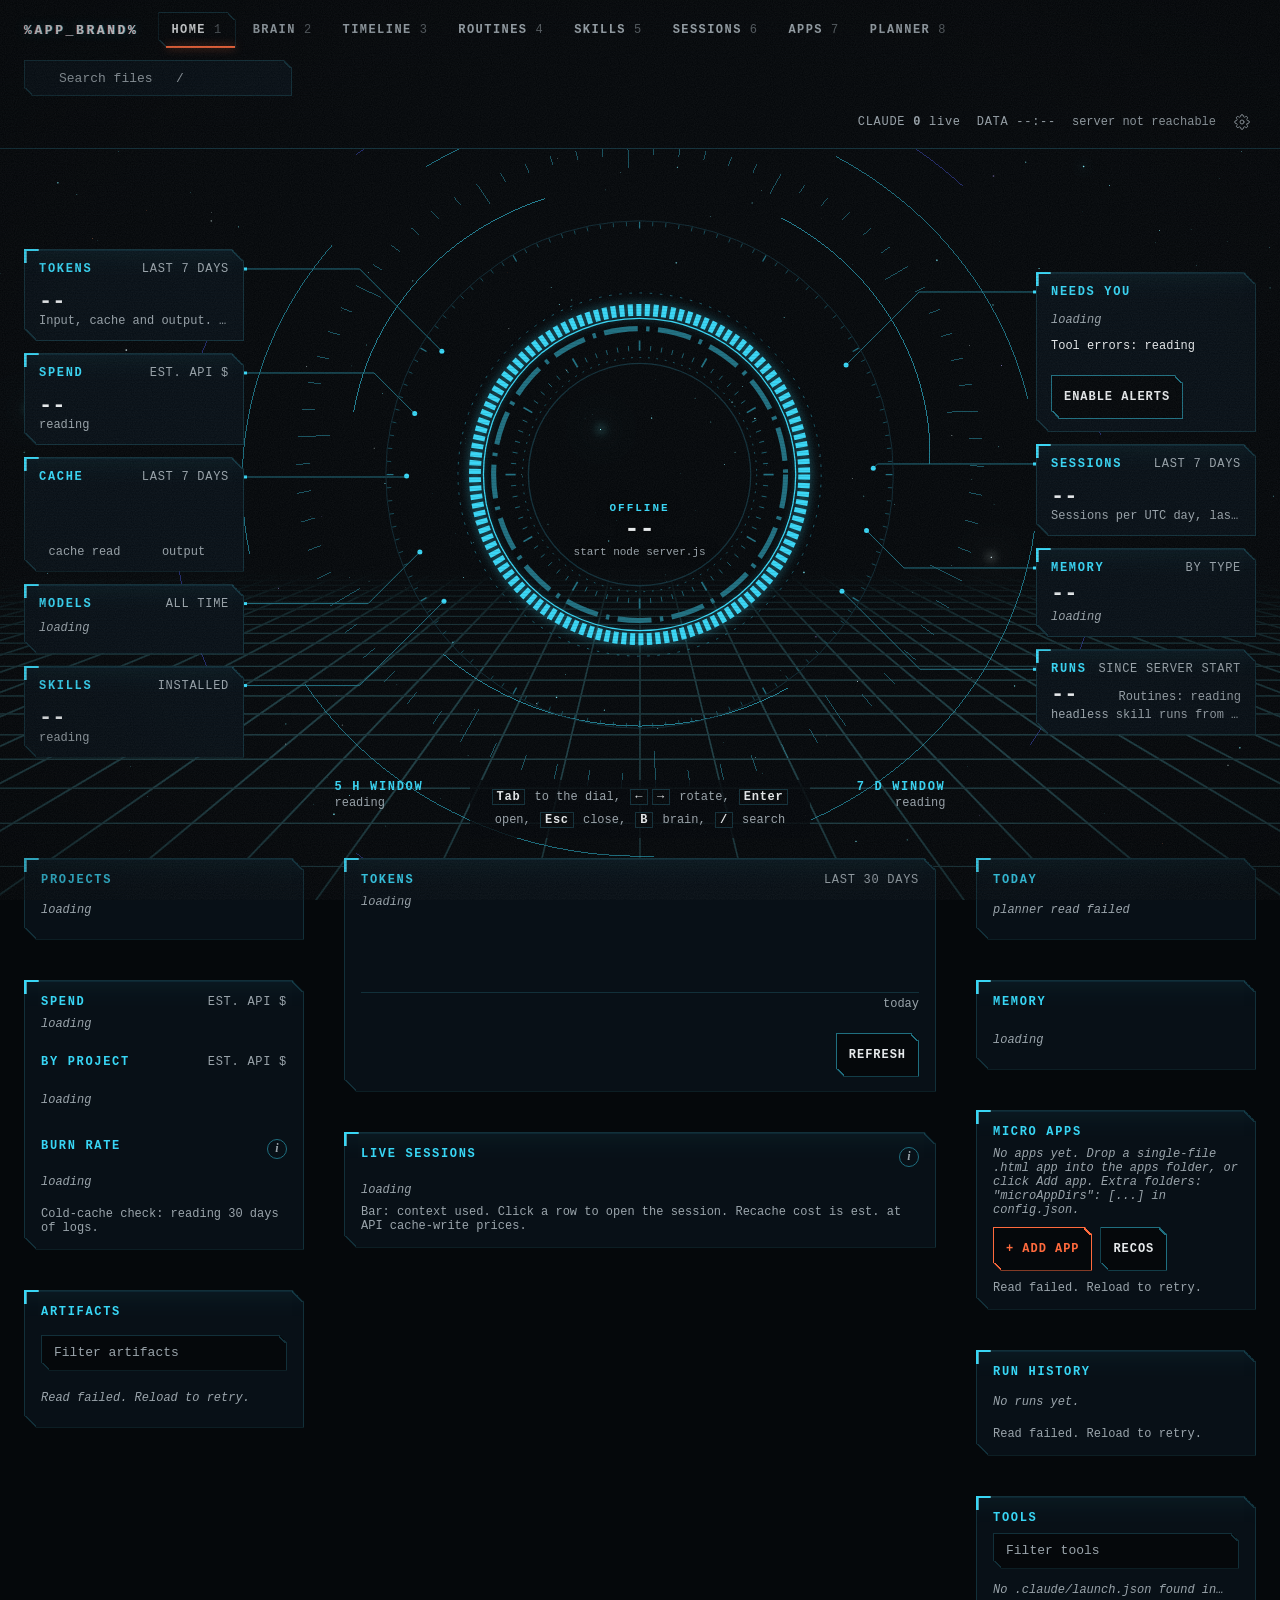
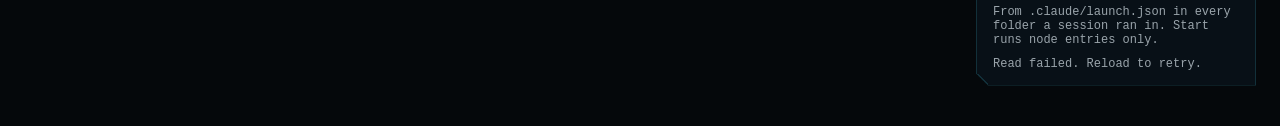
==== commit 29697d35: "Home: fix tiles stuck on reading when #live shadows window.live; docs name the gear button for Displ" ====
--- a/public/index.html
+++ b/public/index.html
@@ -2005,7 +2005,8 @@
 async function loadHome() {
   // live.js renders burn rate, live sessions and Needs you, and polls every 30 s
   // a fast first read can finish before live.js (loaded after this script) has run
-  if (!window.live) await new Promise(r => addEventListener('DOMContentLoaded', r, { once: true }))
+  // check .home: the #live list also shows up as window.live before live.js runs
+  if (!window.live?.home) await new Promise(r => addEventListener('DOMContentLoaded', r, { once: true }))
   const p = await window.live.home(), w = p && p.windows
   const c = data.usage.cost, d30 = Array.from({ length: 30 }, (_, i) => c.byDay[utcDay(i)] || 0).reduce((a, b) => a + b, 0)
   if (w) {
